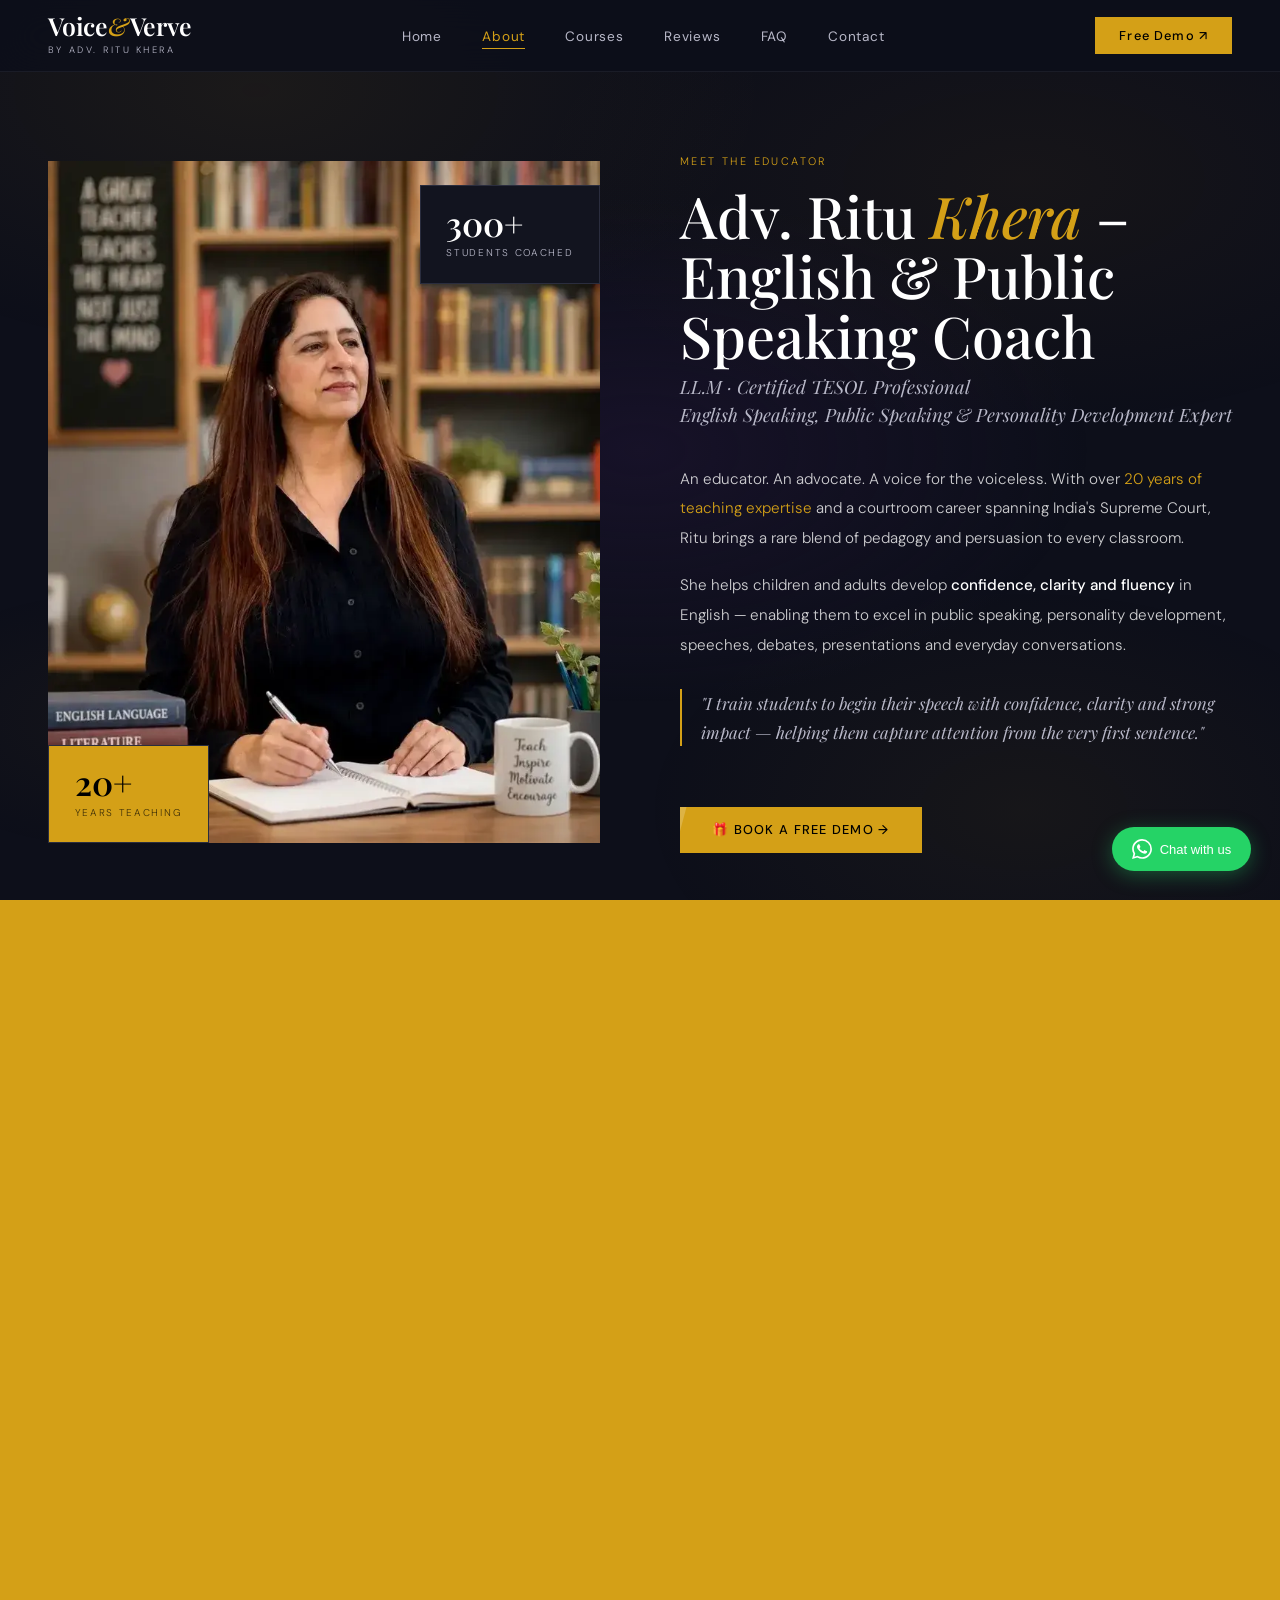
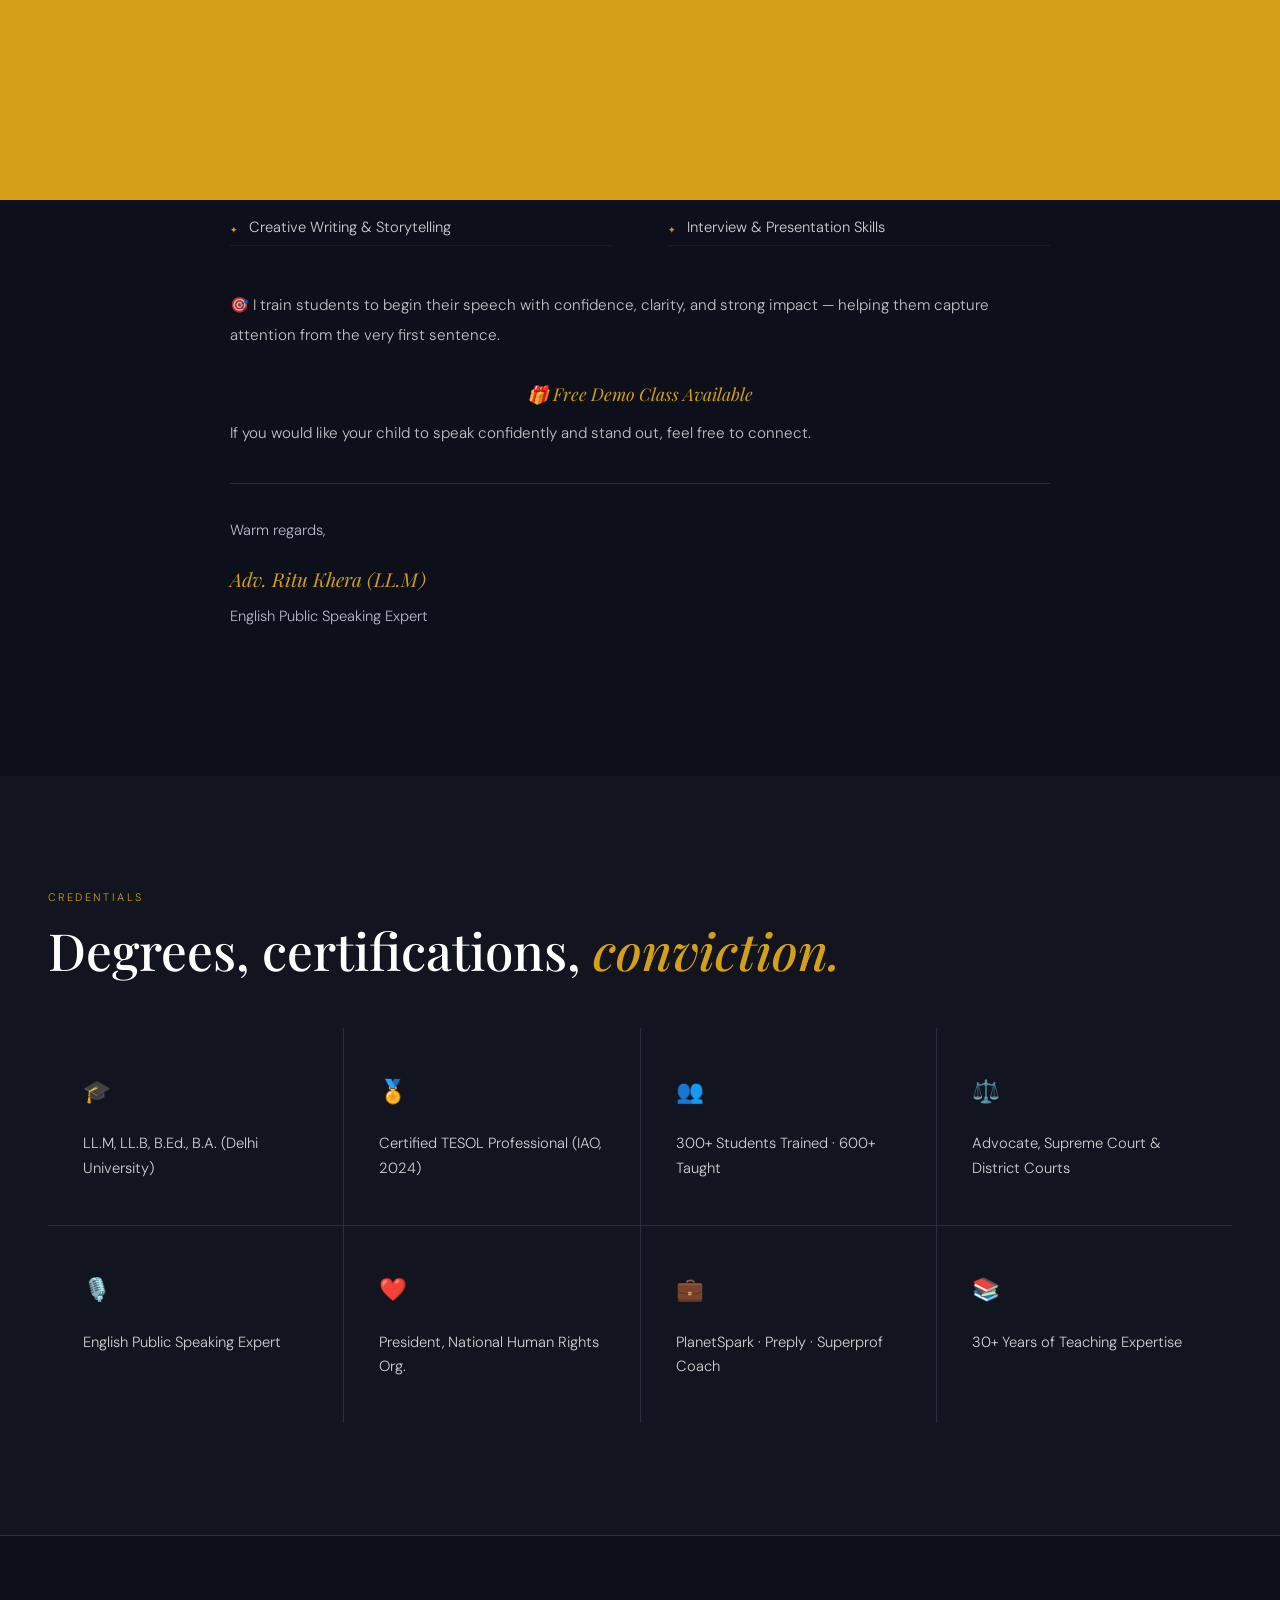
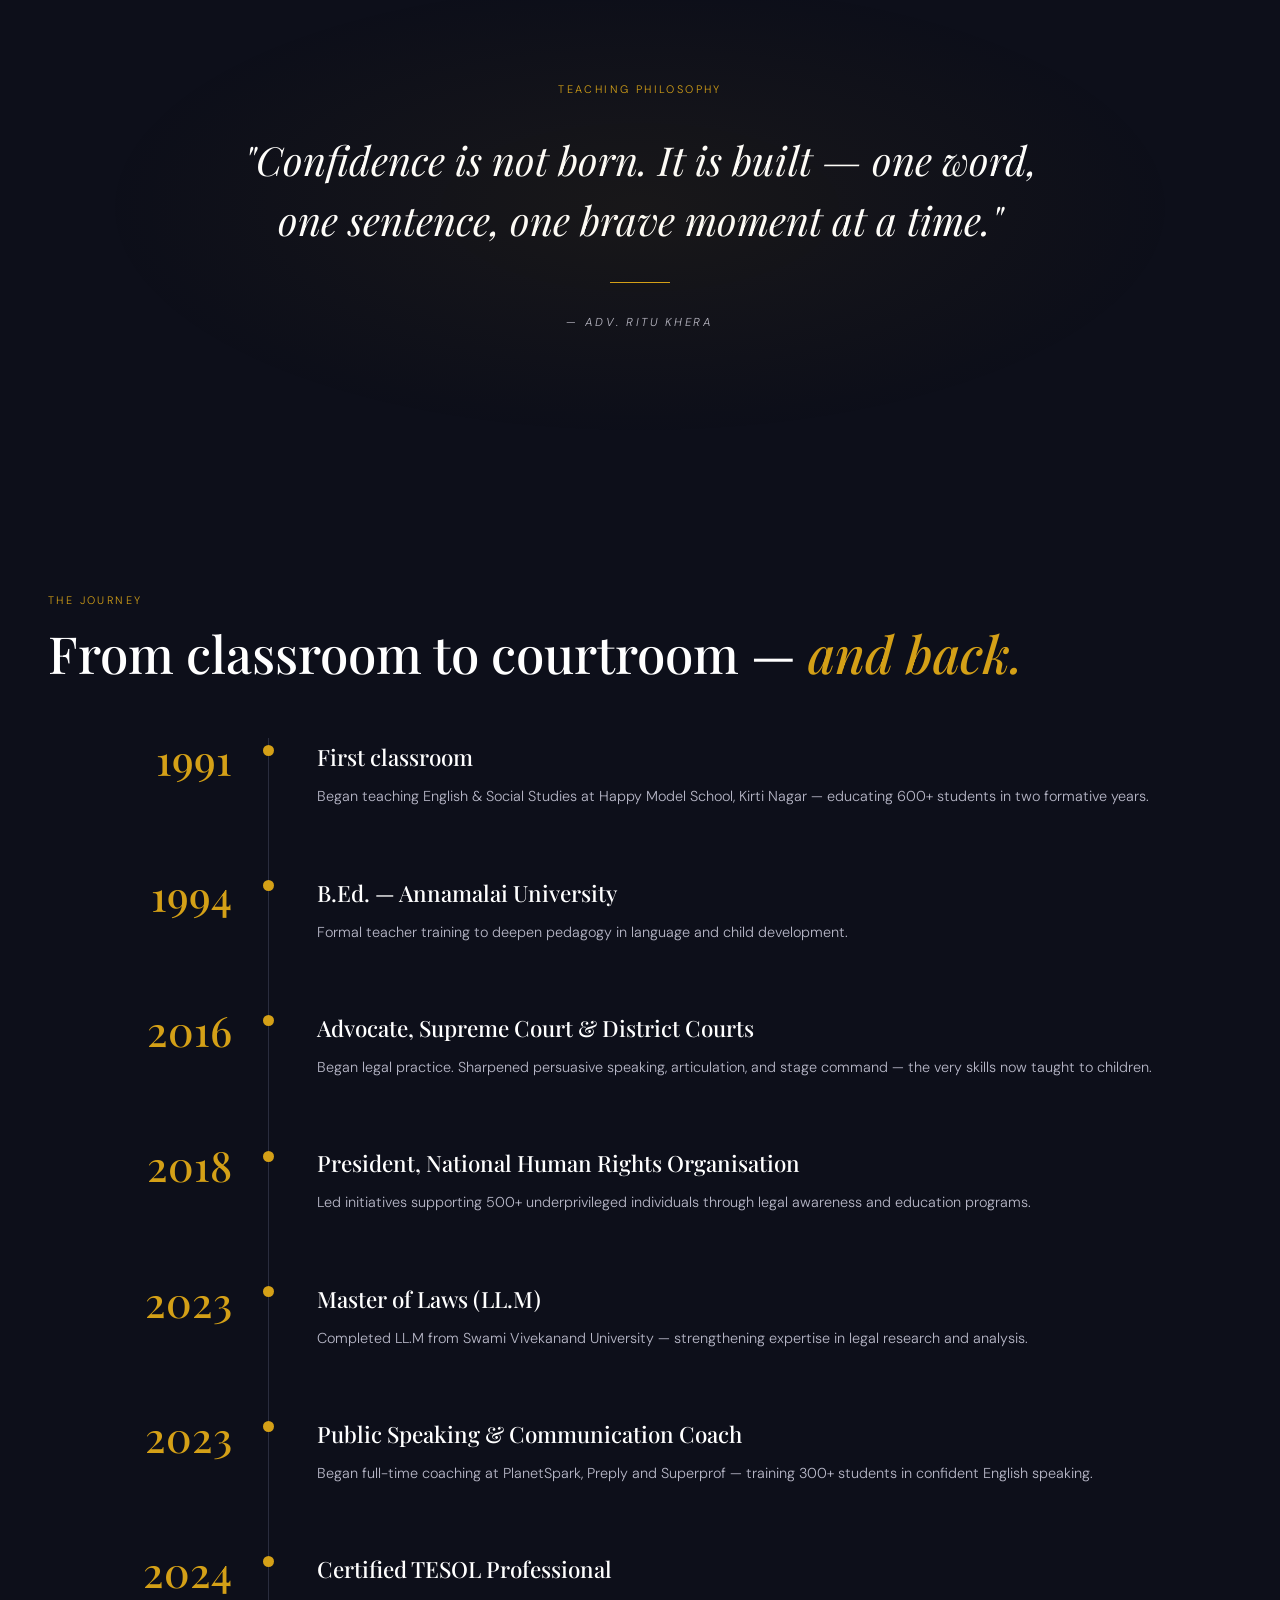
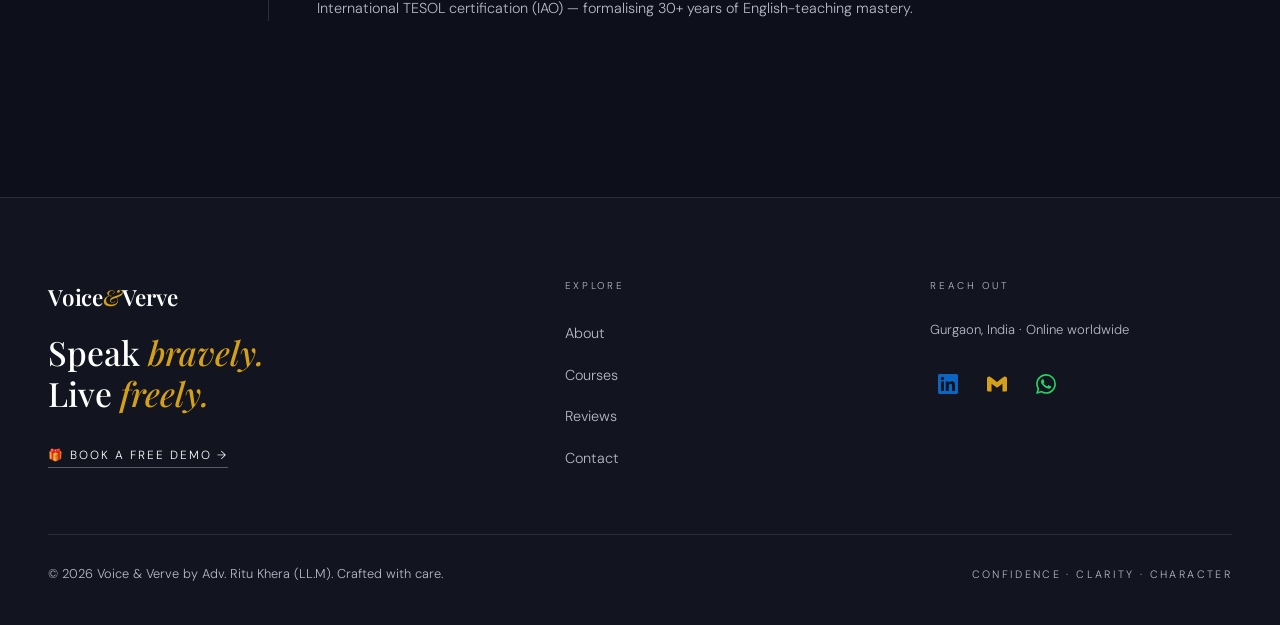
==== about.html @ 498ee5e0 "Add files via upload" ====
<!DOCTYPE html>
<html lang="en">
<head>
<meta charset="UTF-8"/>
<meta name="viewport" content="width=device-width, initial-scale=1.0"/>
<title>About Adv. Ritu Khera – TESOL English Coach | Voice &amp; Verve</title>
<meta name="description" content="Meet Adv. Ritu Khera — TESOL certified, Supreme Court Advocate, 20+ years teaching. Founder of Voice &amp; Verve. English &amp; public speaking coach."/>
<meta name="author" content="Adv. Ritu Khera"/>
<meta name="robots" content="index, follow"/>
<link rel="canonical" href="https://voiceandverve.in/about.html"/>
<link rel="sitemap" type="application/xml" href="https://voiceandverve.in/sitemap.xml"/>
<meta property="og:type" content="website"/>
<meta property="og:url" content="https://voiceandverve.in/about.html"/>
<meta property="og:title" content="About Adv. Ritu Khera – TESOL English Coach | Voice &amp; Verve"/>
<meta property="og:description" content="Meet Adv. Ritu Khera — TESOL certified, Supreme Court Advocate, 20+ years teaching. Founder of Voice &amp; Verve. English &amp; public speaking coach."/>
<meta property="og:image" content="https://voiceandverve.in/og_image.webp"/>
<meta property="og:image:width" content="1200"/>
<meta property="og:image:height" content="630"/>
<meta property="og:image:type" content="image/webp"/>
<meta name="twitter:image" content="https://voiceandverve.in/og_image.webp"/>
<meta property="og:locale" content="en_IN"/>
<meta property="og:site_name" content="Voice &amp; Verve"/>
<meta name="twitter:card" content="summary_large_image"/>
<meta name="geo.region" content="IN-HR"/>
<meta name="geo.placename" content="Gurgaon, Haryana, India"/>
<script>
window.dataLayer=window.dataLayer||[];
function gtag(){dataLayer.push(arguments);}
gtag('js',new Date());
gtag('config','G-XGHPWS3DND');
function _loadGTM(){
  var s=document.createElement('script');
  s.src='https://www.googletagmanager.com/gtag/js?id=G-XGHPWS3DND';
  s.async=true;
  document.head.appendChild(s);
}
if('requestIdleCallback' in window){
  requestIdleCallback(_loadGTM,{timeout:4000});
}else{
  setTimeout(_loadGTM,3500);
}
</script>
<link rel="preconnect" href="https://fonts.googleapis.com"/>
<link rel="preconnect" href="https://fonts.gstatic.com" crossorigin/>
<link rel="preload" href="https://fonts.googleapis.com/css2?family=Playfair+Display:ital,wght@0,400;0,500;0,600;0,700;1,400;1,500;1,600;1,700&family=DM+Sans:ital,wght@0,300;0,400;0,500;0,600;1,300;1,400&family=Cormorant+Garamond:ital,wght@0,400;0,500;0,600;1,400;1,500;1,600&display=swap" as="style" onload="this.onload=null;this.rel='stylesheet'"/>
<noscript><link href="https://fonts.googleapis.com/css2?family=Playfair+Display:ital,wght@0,400;0,500;0,600;0,700;1,400;1,500;1,600;1,700&family=DM+Sans:ital,wght@0,300;0,400;0,500;0,600;1,300;1,400&family=Cormorant+Garamond:ital,wght@0,400;0,500;0,600;1,400;1,500;1,600&display=swap" rel="stylesheet"/></noscript>
<link rel="preload" as="image" href="ritu.webp" fetchpriority="high" type="image/webp"/>
<link rel="stylesheet" href="style.css"/>
<script type="application/ld+json">
{
  "@context": "https://schema.org",
  "@graph": [
    {
      "@type": "Person",
      "@id": "https://voiceandverve.in/#person",
      "name": "Adv. Ritu Khera",
      "jobTitle": "English Speaking, Public Speaking & Personality Development Coach",
      "description": "TESOL certified English educator, Supreme Court Advocate (LL.M), and personality development coach with 20+ years of teaching experience. Founder of Voice & Verve, Gurgaon.",
      "url": "https://voiceandverve.in/about.html",
      "image": "https://voiceandverve.in/ritu.webp",
      "alumniOf": [
        {"@type": "CollegeOrUniversity", "name": "Delhi University"},
        {"@type": "CollegeOrUniversity", "name": "Swami Vivekanand University"}
      ],
      "hasCredential": [
        {"@type": "EducationalOccupationalCredential", "name": "TESOL Certification (IAO, 2024)", "credentialCategory": "Professional Certification"},
        {"@type": "EducationalOccupationalCredential", "name": "LL.M", "credentialCategory": "Postgraduate Degree"},
        {"@type": "EducationalOccupationalCredential", "name": "B.Ed.", "credentialCategory": "Degree"}
      ],
      "knowsAbout": ["English Speaking", "Public Speaking", "Personality Development", "English Grammar", "Interview Preparation", "Table Manners & Etiquette"],
      "sameAs": ["https://www.linkedin.com/in/ritu-khera-16412524b/"],
      "worksFor": {
        "@type": "EducationalOrganization",
        "name": "Voice & Verve",
        "url": "https://voiceandverve.in"
      },
      "address": {
        "@type": "PostalAddress",
        "addressLocality": "Gurgaon",
        "addressRegion": "Haryana",
        "addressCountry": "IN"
      }
    }
  ]
}
</script>
</head>
<body>

<div class="page-gradient-bg" id="pageGradientBg"></div><div class="page-transition" id="pageTransition"></div>
<div class="progress-bar" id="progressBar"></div>
<nav id="mainNav">
  <a href="/" class="logo">
    <span class="logo-name">Voice<span class="amp">&amp;</span>Verve</span>
    <span class="logo-sub">By Adv. Ritu Khera</span>
  </a>
  <ul class="nav-links">
    <li><a href="/" >Home</a></li>
    <li><a href="/about.html" class="active">About</a></li>
    <li><a href="/courses.html" >Courses</a></li>
    <li><a href="/reviews.html" >Reviews</a></li>
    <li><a href="/faq.html" >FAQ</a></li>
    <li><a href="/contact.html" >Contact</a></li>
  </ul>
  <button class="nav-cta" onclick="openModal()">Free Demo ↗</button>
  <button class="burger" onclick="toggleMobileMenu()" aria-label="Menu">
    <span></span><span></span><span></span>
  </button>
</nav>
<div class="mobile-menu" id="mobileMenu">
  <button class="mobile-close" onclick="toggleMobileMenu()">✕</button>
  <a href="/">Home</a>
  <a href="/about.html">About</a>
  <a href="/courses.html">Courses</a>
  <a href="/reviews.html">Reviews</a>
  <a href="/faq.html">FAQ</a>
  <a href="/contact.html">Contact</a>
  <a href="#" class="gold" onclick="openModal();toggleMobileMenu();return false">🎁 Book Free Demo →</a>
</div>

<main>
<section class="about-hero">
    <div class="about-img-wrap reveal-left">
      <div class="about-badge" style="top:1.5rem;right:0">
        <span class="num">300+</span><span class="lbl">Students Coached</span>
      </div>
      <!--
        ══════════════════════════════════════════════════
        HOW TO ADD YOUR PHOTO HERE:
        Replace the <div class="placeholder-img"> with:
        <img src="ritu-about.jpg" alt="Adv. Ritu Khera" style="height:640px;width:100%;object-fit:cover"/>
        Use a 3:4 portrait crop. JPG/WebP preferred.
        ══════════════════════════════════════════════════
      -->
      <img src="ritu.webp" alt="Adv. Ritu Khera" width="600" height="800" fetchpriority="high" style="width:100%;height:auto;object-fit:contain;object-position:top center;display:block;background:var(--navy2)"/>
      <div class="about-badge" style="bottom:0;left:0;right:auto;top:auto;background:var(--gold)">
        <span class="num" style="color:#000">20+</span>
        <span class="lbl" style="color:rgba(0,0,0,0.7)">Years Teaching</span>
      </div>
    </div>
    <div class="about-content reveal-right">
      <div class="label">Meet the Educator</div>
      <h1>Adv. Ritu <em>Khera</em> – English & Public Speaking Coach</h1>
      <div class="subtitle">LL.M · Certified TESOL Professional<br>English Speaking, Public Speaking & Personality Development Expert</div>
      <p>An educator. An advocate. A voice for the voiceless. With over <span class="hl">20 years of teaching expertise</span> and a courtroom career spanning India's Supreme Court, Ritu brings a rare blend of pedagogy and persuasion to every classroom.</p>
      <p>She helps children and adults develop <strong>confidence, clarity and fluency</strong> in English — enabling them to excel in public speaking, personality development, speeches, debates, presentations and everyday conversations.</p>
      <blockquote>"I train students to begin their speech with confidence, clarity and strong impact — helping them capture attention from the very first sentence."</blockquote>
      <button class="btn-gold mt2" onclick="openModal()">🎁 BOOK A FREE DEMO →</button>
    </div>
  </section>

  <section class="parent-letter">
    <div class="inner">
      <div class="section-label" style="text-align:center">A Note to Parents</div>
      <h2 class="reveal">Does your child hesitate to speak English in public?<br><em>Let's turn that hesitation into confidence.</em></h2>
      <div class="mt3 reveal">
        <p>Hello Parents,</p>
        <p>I am <strong>Adv. Ritu Khera (LL.M)</strong> — an experienced English Language Educator with over <span class="text-gold">20 years of teaching expertise</span>, a <strong>Certified TESOL Professional</strong>, and an English Public Speaking Expert.</p>
        <p>I help children develop confidence, clarity and fluency in English — enabling them to speak effectively in speeches, debates, presentations and everyday conversations.</p>
      </div>
      <div class="what-learn reveal">
        <div class="what-learn-title">What Your Child Will Learn</div>
        <div class="learn-grid">
          <div class="learn-item">Confident English Speaking</div>
          <div class="learn-item">Public Speaking & Stage Confidence</div>
          <div class="learn-item">Speeches, Debates & Presentations</div>
          <div class="learn-item">Practical Grammar for Real Communication</div>
          <div class="learn-item">Articulation & Voice Modulation</div>
          <div class="learn-item">Personality & Confidence Development</div>
          <div class="learn-item">Creative Writing & Storytelling</div>
          <div class="learn-item">Interview & Presentation Skills</div>
        </div>
      </div>
      <p class="reveal">🎯 I train students to begin their speech with confidence, clarity, and strong impact — helping them capture attention from the very first sentence.</p>
      <div class="parent-cta reveal">Free Demo Class Available</div>
      <p class="reveal">If you would like your child to speak confidently and stand out, feel free to connect.</p>
      <div class="sign reveal">
        <p>Warm regards,</p>
        <em>Adv. Ritu Khera (LL.M)</em>
        <p>English Public Speaking Expert</p>
      </div>
    </div>
  </section>

  <section class="credentials">
    <div class="section-label reveal">Credentials</div>
    <h2 class="section-h2 reveal">Degrees, certifications, <em>conviction.</em></h2>
    <div class="cred-grid">
      <div class="cred-card reveal"><span class="cred-icon">🎓</span><div class="cred-text">LL.M, LL.B, B.Ed., B.A. (Delhi University)</div></div>
      <div class="cred-card reveal reveal-delay-1"><span class="cred-icon">🏅</span><div class="cred-text">Certified TESOL Professional (IAO, 2024)</div></div>
      <div class="cred-card reveal reveal-delay-2"><span class="cred-icon">👥</span><div class="cred-text">300+ Students Trained · 600+ Taught</div></div>
      <div class="cred-card reveal reveal-delay-3"><span class="cred-icon">⚖️</span><div class="cred-text">Advocate, Supreme Court & District Courts</div></div>
      <div class="cred-card reveal"><span class="cred-icon">🎙️</span><div class="cred-text">English Public Speaking Expert</div></div>
      <div class="cred-card reveal reveal-delay-1"><span class="cred-icon">❤️</span><div class="cred-text">President, National Human Rights Org.</div></div>
      <div class="cred-card reveal reveal-delay-2"><span class="cred-icon">💼</span><div class="cred-text">PlanetSpark · Preply · Superprof Coach</div></div>
      <div class="cred-card reveal reveal-delay-3"><span class="cred-icon">📚</span><div class="cred-text">30+ Years of Teaching Expertise</div></div>
    </div>
  </section>

  <section class="philosophy-quote reveal">
    <div class="section-label" style="text-align:center;margin-bottom:2rem">Teaching Philosophy</div>
    <blockquote>"Confidence is not born. It is built — one word, one sentence, one brave moment at a time."</blockquote>
    <div class="divider"></div>
    <cite>— Adv. Ritu Khera</cite>
  </section>

  <section class="timeline">
    <div class="section-label reveal">The Journey</div>
    <h2 class="section-h2 reveal">From classroom to courtroom — <em>and back.</em></h2>
    <div class="timeline-items">
      <div class="timeline-item"><div class="timeline-year">1991</div><div class="timeline-dot"></div><div class="timeline-content"><h3>First classroom</h3><p>Began teaching English & Social Studies at Happy Model School, Kirti Nagar — educating 600+ students in two formative years.</p></div></div>
      <div class="timeline-item"><div class="timeline-year">1994</div><div class="timeline-dot"></div><div class="timeline-content"><h3>B.Ed. — Annamalai University</h3><p>Formal teacher training to deepen pedagogy in language and child development.</p></div></div>
      <div class="timeline-item"><div class="timeline-year">2016</div><div class="timeline-dot"></div><div class="timeline-content"><h3>Advocate, Supreme Court & District Courts</h3><p>Began legal practice. Sharpened persuasive speaking, articulation, and stage command — the very skills now taught to children.</p></div></div>

      <div class="timeline-item"><div class="timeline-year">2018</div><div class="timeline-dot"></div><div class="timeline-content"><h3>President, National Human Rights Organisation</h3><p>Led initiatives supporting 500+ underprivileged individuals through legal awareness and education programs.</p></div></div>
      <div class="timeline-item"><div class="timeline-year">2023</div><div class="timeline-dot"></div><div class="timeline-content"><h3>Master of Laws (LL.M)</h3><p>Completed LL.M from Swami Vivekanand University — strengthening expertise in legal research and analysis.</p></div></div>
      <div class="timeline-item"><div class="timeline-year">2023</div><div class="timeline-dot"></div><div class="timeline-content"><h3>Public Speaking & Communication Coach</h3><p>Began full-time coaching at PlanetSpark, Preply and Superprof — training 300+ students in confident English speaking.</p></div></div>
      <div class="timeline-item"><div class="timeline-year">2024</div><div class="timeline-dot"></div><div class="timeline-content"><h3>Certified TESOL Professional</h3><p>International TESOL certification (IAO) — formalising 30+ years of English-teaching mastery.</p></div></div>
    </div>
  </section>
</main>

<!-- FOOTER -->
<footer id="siteFooter">
  <div class="footer-grid">
    <div class="footer-brand">
      <div style="font-family:var(--serif);font-size:1.4rem;font-weight:600;color:var(--white);letter-spacing:-0.01em">Voice<span style="color:var(--gold);font-style:italic;font-weight:500">&amp;</span>Verve</div>
      <div class="tagline">Speak <em>bravely.</em><br>Live <em>freely.</em></div>
      <a href="#" class="footer-book" onclick="openModal();return false">🎁 BOOK A FREE DEMO →</a>
    </div>
    <div class="footer-col">
      <div class="footer-col-title">Explore</div>
      <ul>
        <li><a href="/about.html">About</a></li>
        <li><a href="/courses.html">Courses</a></li>
        <li><a href="/reviews.html">Reviews</a></li>
        <li><a href="/contact.html">Contact</a></li>
      </ul>
    </div>
    <div class="footer-col">
      <div class="footer-col-title">Reach Out</div>
      <div class="footer-contact">
        <p style="font-size:0.82rem">Gurgaon, India · Online worldwide</p>
      </div>
      <div class="footer-socials">
        <a href="https://www.linkedin.com/in/ritu-khera-16412524b/" target="_blank" rel="noopener" class="social-icon-btn" title="LinkedIn" style="color:#0A66C2">
          <svg viewBox="0 0 24 24" xmlns="http://www.w3.org/2000/svg" style="width:20px;height:20px;fill:currentColor"><path d="M20.447 20.452h-3.554v-5.569c0-1.328-.027-3.037-1.852-3.037-1.853 0-2.136 1.445-2.136 2.939v5.667H9.351V9h3.414v1.561h.046c.477-.9 1.637-1.85 3.37-1.85 3.601 0 4.267 2.37 4.267 5.455v6.286zM5.337 7.433a2.062 2.062 0 01-2.063-2.065 2.064 2.064 0 112.063 2.065zm1.782 13.019H3.555V9h3.564v11.452zM22.225 0H1.771C.792 0 0 .774 0 1.729v20.542C0 23.227.792 24 1.771 24h20.451C23.2 24 24 23.227 24 22.271V1.729C24 .774 23.2 0 22.222 0h.003z"/></svg>
        </a>
        <a href="https://mail.google.com/mail/?view=cm&to=ritukhera27%40gmail.com&su=Enquiry%20about%20Voice%20%26%20Verve%20Classes&body=Hi%20Ritu%20ma%27am%2C%0A%0AI%20came%20across%20Voice%20%26%20Verve%20and%20I%27m%20interested%20in%20learning%20more%20about%20your%20classes.%0A%0AMy%20name%3A%20%0AInterested%20in%3A%20%0AFor%20%28self%20%2F%20child%27s%20name%20%26%20age%29%3A%20%0A%0APlease%20let%20me%20know%20the%20next%20steps.%0A%0AThank%20you%21" target="_blank" rel="noopener" class="social-icon-btn" title="Email on Gmail" style="color:var(--gold)">
          <svg viewBox="0 0 24 24" xmlns="http://www.w3.org/2000/svg" style="width:20px;height:20px;fill:currentColor"><path d="M24 5.457v13.909c0 .904-.732 1.636-1.636 1.636h-3.819V11.73L12 16.64l-6.545-4.91v9.273H1.636A1.636 1.636 0 010 19.366V5.457c0-2.023 2.309-3.178 3.927-1.964L5.455 4.64 12 9.548l6.545-4.910 1.528-1.145C21.69 2.28 24 3.434 24 5.457z"/></svg>
        </a>
        <button onclick="window.open('https://wa.me/919217378595','_blank')" class="social-icon-btn" title="WhatsApp" style="color:#25D366">
          <svg viewBox="0 0 24 24" xmlns="http://www.w3.org/2000/svg" style="width:20px;height:20px;fill:currentColor"><path d="M17.472 14.382c-.297-.149-1.758-.867-2.03-.967-.273-.099-.471-.148-.67.15-.197.297-.767.966-.94 1.164-.173.199-.347.223-.644.075-.297-.15-1.255-.463-2.39-1.475-.883-.788-1.48-1.761-1.653-2.059-.173-.297-.018-.458.13-.606.134-.133.298-.347.446-.52.149-.174.198-.298.298-.497.099-.198.05-.371-.025-.52-.075-.149-.669-1.612-.916-2.207-.242-.579-.487-.5-.669-.51-.173-.008-.371-.01-.57-.01-.198 0-.52.074-.792.372-.272.297-1.04 1.016-1.04 2.479 0 1.462 1.065 2.875 1.213 3.074.149.198 2.096 3.2 5.077 4.487.709.306 1.262.489 1.694.625.712.227 1.36.195 1.871.118.571-.085 1.758-.719 2.006-1.413.248-.694.248-1.289.173-1.413-.074-.124-.272-.198-.57-.347m-5.421 7.403h-.004a9.87 9.87 0 01-5.031-1.378l-.361-.214-3.741.982.998-3.648-.235-.374a9.86 9.86 0 01-1.51-5.26c.001-5.45 4.436-9.884 9.888-9.884 2.64 0 5.122 1.03 6.988 2.898a9.825 9.825 0 012.893 6.994c-.003 5.45-4.437 9.884-9.885 9.884m8.413-18.297A11.815 11.815 0 0012.05 0C5.495 0 .16 5.335.157 11.892c0 2.096.547 4.142 1.588 5.945L.057 24l6.305-1.654a11.882 11.882 0 005.683 1.448h.005c6.554 0 11.89-5.335 11.893-11.893a11.821 11.821 0 00-3.48-8.413z"/></svg>
        </button>
      </div>
    </div>
  </div>
  <div class="footer-bottom">
    <p>© 2026 Voice &amp; Verve by Adv. Ritu Khera (LL.M). Crafted with care.</p>
    <span class="values">CONFIDENCE · CLARITY · CHARACTER</span>
  </div>
</footer>


<!-- FREE DEMO MODAL -->
<div class="modal-overlay" id="modalOverlay" onclick="closeModalOutside(event)">
  <div class="modal">
    <div class="modal-left">
      <div>
        <span class="star-icon">✦</span>
        <div class="complimentary">Complimentary</div>
        <h2>30 minutes that <em>change</em> the way you speak.</h2>
      </div>
      <ul class="modal-perks">
        <li>Live 1-on-1 session</li>
        <li>Voice &amp; confidence audit</li>
        <li>Personalised roadmap</li>
      </ul>
    </div>
    <div class="modal-right">
      <button class="modal-close" onclick="closeModal()">✕</button>
      <div id="demoFormContent">
        <div class="free-label">Free Demo</div>
        <h3>Tell us about you</h3>
        <form class="modal-form" onsubmit="submitDemo(event)">
          <div class="form-group">
            <label>Your Name</label>
            <input type="text" placeholder="Aanya Mehra" required/>
          </div>
          <div class="form-group">
            <label>Phone / WhatsApp</label>
            <input type="tel" id="demo-phone" placeholder="+91 XXXXX XXXXX" required/>
          </div>
          <div class="form-group">
            <label>Interested In</label>
            <select id="demo-interest">
              <option>Public Speaking</option>
              <option>Table Manners &amp; Etiquette</option>
              <option>Basic English Grammar</option>
              <option>Interview Preparation</option>
            </select>
          </div>
          <input type="hidden" id="demo-email" value=""/>
          <input type="hidden" id="demo-type" value="Not specified"/>
          <input type="hidden" id="demo-note" value=""/>
          <button type="submit" class="claim-btn">CLAIM MY FREE DEMO →</button>
          <p class="modal-note">⚡ We respond within 2 hours. No spam.</p>
        </form>
      </div>
      <div class="success-msg" id="demoSuccess">
        <h3>You're booked! 🎉</h3>
        <p>We'll be in touch within 24 hours to confirm your session.</p>
      </div>
    </div>
  </div>
</div>



<script src="script.js" defer></script>
<!-- WHATSAPP FLOAT -->
<button onclick="window.open('https://wa.me/919217378595','_blank')" aria-label="Chat on WhatsApp"
   style="position:fixed;bottom:1.8rem;right:1.8rem;z-index:999;background:#25D366;border:none;border-radius:50px;display:flex;align-items:center;gap:8px;padding:12px 20px;cursor:pointer;box-shadow:0 4px 20px rgba(37,211,102,0.35);transition:transform 0.2s,box-shadow 0.2s"
   onmouseover="this.style.transform='scale(1.05)';this.style.boxShadow='0 6px 28px rgba(37,211,102,0.5)'"
   onmouseout="this.style.transform='scale(1)';this.style.boxShadow='0 4px 20px rgba(37,211,102,0.35)'">
  <svg viewBox="0 0 24 24" xmlns="http://www.w3.org/2000/svg" style="width:20px;height:20px;fill:white;flex-shrink:0"><path d="M17.472 14.382c-.297-.149-1.758-.867-2.03-.967-.273-.099-.471-.148-.67.15-.197.297-.767.966-.94 1.164-.173.199-.347.223-.644.075-.297-.15-1.255-.463-2.39-1.475-.883-.788-1.48-1.761-1.653-2.059-.173-.297-.018-.458.13-.606.134-.133.298-.347.446-.52.149-.174.198-.298.298-.497.099-.198.05-.371-.025-.52-.075-.149-.669-1.612-.916-2.207-.242-.579-.487-.5-.669-.51-.173-.008-.371-.01-.57-.01-.198 0-.52.074-.792.372-.272.297-1.04 1.016-1.04 2.479 0 1.462 1.065 2.875 1.213 3.074.149.198 2.096 3.2 5.077 4.487.709.306 1.262.489 1.694.625.712.227 1.36.195 1.871.118.571-.085 1.758-.719 2.006-1.413.248-.694.248-1.289.173-1.413-.074-.124-.272-.198-.57-.347m-5.421 7.403h-.004a9.87 9.87 0 01-5.031-1.378l-.361-.214-3.741.982.998-3.648-.235-.374a9.86 9.86 0 01-1.51-5.26c.001-5.45 4.436-9.884 9.888-9.884 2.64 0 5.122 1.03 6.988 2.898a9.825 9.825 0 012.893 6.994c-.003 5.45-4.437 9.884-9.885 9.884m8.413-18.297A11.815 11.815 0 0012.05 0C5.495 0 .16 5.335.157 11.892c0 2.096.547 4.142 1.588 5.945L.057 24l6.305-1.654a11.882 11.882 0 005.683 1.448h.005c6.554 0 11.89-5.335 11.893-11.893a11.821 11.821 0 00-3.48-8.413z"/></svg>
  <span style="color:white;font-size:13px;font-weight:500;white-space:nowrap">Chat with us</span>
</button>
</body>
</html>
---- style.css ----
*,*::before,*::after{box-sizing:border-box;margin:0;padding:0}
:root{
  --navy:#0d0f1a;
  --navy2:#12141f;
  --navy3:#1a1d2e;
  --gold:#d4a017;
  --gold2:#e8b42a;
  --gold3:rgba(212,160,23,0.12);
  --white:#ffffff;
  --muted:#b8b8c8;
  --border:#2a2d3e;
  --serif:'Playfair Display',serif;
  --sans:'DM Sans',sans-serif;
}
html{scroll-behavior:smooth}
body{background:var(--navy);color:var(--white);font-family:var(--sans);font-weight:300;line-height:1.7;overflow-x:hidden;cursor:auto}
main{padding-top:72px}

/* ── CUSTOM CURSOR ── */

/* ── PAGE GRADIENT ANIMATION ── */
.page-gradient-bg{position:fixed;inset:0;z-index:-1;pointer-events:none;overflow:hidden}
.page-gradient-bg::before{
  content:'';position:absolute;inset:0;
  background:radial-gradient(ellipse 80% 60% at 20% 10%,rgba(212,160,23,0.07) 0%,transparent 50%),
             radial-gradient(ellipse 60% 50% at 80% 90%,rgba(212,160,23,0.05) 0%,transparent 50%),
             radial-gradient(ellipse 50% 40% at 50% 50%,rgba(30,20,50,0.6) 0%,transparent 70%);
  animation:gradientShift 12s ease-in-out infinite alternate;
}
.page-gradient-bg::after{
  content:'';position:absolute;inset:0;
  background:radial-gradient(ellipse 70% 50% at 80% 20%,rgba(180,120,10,0.06) 0%,transparent 55%),
             radial-gradient(ellipse 40% 30% at 10% 80%,rgba(212,160,23,0.04) 0%,transparent 50%);
  animation:gradientShift2 15s ease-in-out infinite alternate;
}
@keyframes gradientShift{
  0%{opacity:0.8;transform:scale(1) translate(0,0)}
  50%{opacity:1;transform:scale(1.05) translate(1%,-1%)}
  100%{opacity:0.9;transform:scale(1.02) translate(-1%,1%)}
}
@keyframes gradientShift2{
  0%{opacity:1;transform:scale(1.02) translate(0,0)}
  100%{opacity:0.7;transform:scale(1) translate(2%,2%)}
}

/* ── WORD SCROLLER ── */
.hero-word-scroller{display:inline-block;overflow:hidden;vertical-align:bottom;height:1.15em;position:relative;min-width:220px}
.hero-word-track{display:flex;flex-direction:column;animation:wordScroll 8s cubic-bezier(0.76,0,0.24,1) infinite}
.hero-word-track span{display:block;color:var(--gold);font-style:italic;line-height:1.15;white-space:nowrap}
@keyframes wordScroll{
  0%,18%{transform:translateY(0)}
  25%,43%{transform:translateY(-1.15em)}
  50%,68%{transform:translateY(-2.3em)}
  75%,93%{transform:translateY(-3.45em)}
  100%{transform:translateY(-4.6em)}
}

/* ── COURSE IMAGE PLACEHOLDER SHIMMER ── */
.course-img-placeholder{
  width:100%;height:100%;min-height:360px;
  background:linear-gradient(110deg,#12141f 30%,#1e2035 50%,#12141f 70%);
  background-size:200% 100%;
  animation:shimmer 2.2s linear infinite;
  position:relative;display:flex;align-items:center;justify-content:center;flex-direction:column;gap:1rem;
  overflow:hidden;
}
.course-img-placeholder::before{
  content:'';position:absolute;inset:0;
  background:linear-gradient(135deg,rgba(212,160,23,0.08) 0%,transparent 50%,rgba(212,160,23,0.04) 100%);
  animation:placeholderGlow 3s ease-in-out infinite alternate;
}
@keyframes shimmer{
  0%{background-position:200% 0}
  100%{background-position:-200% 0}
}
@keyframes placeholderGlow{
  0%{opacity:0.4}100%{opacity:1}
}
.course-img-placeholder .img-icon{font-size:2.8rem;opacity:0.35;animation:iconFloat 3s ease-in-out infinite}
.course-img-placeholder .img-label{font-family:var(--sans);font-size:0.68rem;letter-spacing:0.22em;text-transform:uppercase;color:rgba(212,160,23,0.4)}
@keyframes iconFloat{0%,100%{transform:translateY(0)}50%{transform:translateY(-8px)}}
.course-img-placeholder .img-corner{position:absolute;width:60px;height:60px;border-color:rgba(212,160,23,0.2);border-style:solid}
.course-img-placeholder .img-corner.tl{top:20px;left:20px;border-width:1px 0 0 1px}
.course-img-placeholder .img-corner.br{bottom:20px;right:20px;border-width:0 1px 1px 0}

/* ── HERO PLACEHOLDER SHIMMER ── */
.hero-placeholder{
  width:100%;height:600px;
  background:linear-gradient(110deg,#12141f 30%,#1e2035 50%,#12141f 70%);
  background-size:200% 100%;
  animation:shimmer 2.5s linear infinite;
  position:relative;display:flex;align-items:center;justify-content:center;flex-direction:column;gap:1rem;overflow:hidden;
}
.hero-placeholder::before{content:'';position:absolute;inset:0;background:radial-gradient(ellipse at center,rgba(212,160,23,0.07) 0%,transparent 70%)}
.hero-placeholder .img-icon{font-size:3.5rem;opacity:0.25;animation:iconFloat 4s ease-in-out infinite}
.hero-placeholder .img-label{font-family:var(--sans);font-size:0.65rem;letter-spacing:0.22em;text-transform:uppercase;color:rgba(212,160,23,0.3)}
.hero-placeholder .img-corner{position:absolute;width:80px;height:80px;border-color:rgba(212,160,23,0.15);border-style:solid}
.hero-placeholder .img-corner.tl{top:24px;left:24px;border-width:1px 0 0 1px}
.hero-placeholder .img-corner.tr{top:24px;right:24px;border-width:1px 1px 0 0}
.hero-placeholder .img-corner.bl{bottom:24px;left:24px;border-width:0 0 1px 1px}
.hero-placeholder .img-corner.br{bottom:24px;right:24px;border-width:0 1px 1px 0}



/* ── SOCIAL ICON BUTTONS ── */
.social-icon-btn{display:inline-flex;align-items:center;justify-content:center;width:36px;height:36px;border:none;text-decoration:none;transition:color 0.2s;color:var(--muted);background:none}
.social-icon-btn:hover{color:var(--gold)}
.social-icon-btn svg{width:18px;height:18px;fill:currentColor}

/* ── ABOUT PLACEHOLDER SHIMMER ── */
.about-placeholder{
  width:100%;height:640px;
  background:linear-gradient(110deg,#12141f 30%,#1e2035 50%,#12141f 70%);
  background-size:200% 100%;
  animation:shimmer 2.8s linear infinite;
  position:relative;display:flex;align-items:center;justify-content:center;flex-direction:column;gap:1rem;overflow:hidden;
}
.about-placeholder::before{content:'';position:absolute;inset:0;background:radial-gradient(ellipse at 40% 60%,rgba(212,160,23,0.06) 0%,transparent 60%)}
.about-placeholder .img-icon{font-size:3rem;opacity:0.28;animation:iconFloat 3.5s ease-in-out infinite}
.about-placeholder .img-label{font-family:var(--sans);font-size:0.65rem;letter-spacing:0.22em;text-transform:uppercase;color:rgba(212,160,23,0.32)}
.about-placeholder .img-corner{position:absolute;width:70px;height:70px;border-color:rgba(212,160,23,0.18);border-style:solid}
.about-placeholder .img-corner.tl{top:24px;left:24px;border-width:1px 0 0 1px}
.about-placeholder .img-corner.br{bottom:24px;right:24px;border-width:0 1px 1px 0}

.page-transition{position:fixed;inset:0;background:var(--gold);z-index:5000;transform:translateY(100%);pointer-events:none}
.page-transition.enter{animation:ptEnter 0.5s cubic-bezier(0.77,0,0.18,1) forwards}
.page-transition.exit{animation:ptExit 0.5s cubic-bezier(0.77,0,0.18,1) forwards}
@keyframes ptEnter{0%{transform:translateY(100%)}100%{transform:translateY(0%)}}
@keyframes ptExit{0%{transform:translateY(0%)}100%{transform:translateY(-100%)}}

/* ── NAV ── */
nav{position:fixed;top:0;left:0;right:0;z-index:100;display:flex;align-items:center;justify-content:space-between;padding:0 3rem;height:72px;background:rgba(13,15,26,0.9);backdrop-filter:blur(20px);border-bottom:1px solid rgba(255,255,255,0.06);transition:background 0.3s}
nav.scrolled{background:rgba(13,15,26,0.98)}
.logo{display:flex;flex-direction:column;gap:2px;text-decoration:none}
.logo-name{font-family:var(--serif);font-size:1.55rem;font-weight:600;color:var(--white);letter-spacing:-0.01em;transition:color 0.2s;line-height:1.1}
.logo-name .amp{color:var(--gold);font-style:italic;font-weight:500;margin:0 0.02em}
.logo-sub{font-family:var(--sans);font-size:0.58rem;letter-spacing:0.25em;color:var(--muted);text-transform:uppercase;margin-top:1px}
.nav-links{display:flex;gap:2.5rem;list-style:none}
.nav-links a{font-family:var(--sans);font-size:0.85rem;font-weight:400;color:var(--muted);text-decoration:none;letter-spacing:0.06em;transition:color 0.2s;position:relative}
.nav-links a::after{content:'';position:absolute;bottom:-4px;left:0;right:0;height:1px;background:var(--gold);transform:scaleX(0);transition:transform 0.3s cubic-bezier(0.25,0.46,0.45,0.94)}
.nav-links a:hover,.nav-links a.active{color:var(--gold)}
.nav-links a:hover::after,.nav-links a.active::after{transform:scaleX(1)}
.nav-cta{background:var(--gold);color:#000;border:none;padding:0.65rem 1.5rem;font-family:var(--sans);font-size:0.8rem;font-weight:500;letter-spacing:0.09em;cursor:pointer;display:flex;align-items:center;gap:0.5rem;transition:background 0.2s,transform 0.2s,box-shadow 0.2s}
.nav-cta:hover{background:var(--gold2);transform:translateY(-1px);box-shadow:0 8px 24px rgba(212,160,23,0.3)}
.burger{display:none;flex-direction:column;gap:5px;cursor:pointer;background:none;border:none;padding:4px}
.burger span{display:block;width:22px;height:1.5px;background:var(--white);transition:transform 0.3s,opacity 0.3s}

/* ── PAGES ── */
.page{display:none;padding-top:72px;opacity:0}
.page.active{display:block}
.page.visible{opacity:1;transition:opacity 0.4s ease}

/* ── SCROLL REVEAL ── */
.reveal{opacity:0;transform:translateY(30px);transition:opacity 0.7s cubic-bezier(0.25,0.46,0.45,0.94),transform 0.7s cubic-bezier(0.25,0.46,0.45,0.94)}
.reveal.revealed{opacity:1;transform:translateY(0)}
.reveal-left{opacity:0;transform:translateX(-30px);transition:opacity 0.7s cubic-bezier(0.25,0.46,0.45,0.94),transform 0.7s cubic-bezier(0.25,0.46,0.45,0.94)}
.reveal-left.revealed{opacity:1;transform:translateX(0)}
.reveal-right{opacity:0;transform:translateX(30px);transition:opacity 0.7s cubic-bezier(0.25,0.46,0.45,0.94),transform 0.7s cubic-bezier(0.25,0.46,0.45,0.94)}
.reveal-right.revealed{opacity:1;transform:translateX(0)}
.reveal-delay-1{transition-delay:0.1s}
.reveal-delay-2{transition-delay:0.2s}
.reveal-delay-3{transition-delay:0.3s}
.reveal-delay-4{transition-delay:0.4s}

/* ── HOME ── */
/* Hero */
.hero{min-height:calc(100vh - 72px);display:grid;grid-template-columns:1fr 1fr;align-items:center;padding:4rem 3rem;gap:3rem;position:relative;overflow:hidden}
.hero::before{content:'';position:absolute;inset:0;background:radial-gradient(ellipse at 70% 50%,rgba(212,160,23,0.05) 0%,transparent 60%);pointer-events:none}

/* Floating particles */
.particles{position:absolute;inset:0;pointer-events:none;overflow:hidden}
.particle{position:absolute;width:2px;height:2px;background:var(--gold);border-radius:50%;opacity:0;animation:float var(--dur,8s) var(--delay,0s) infinite}
@keyframes float{0%{opacity:0;transform:translateY(100vh) translateX(0)}10%{opacity:0.6}90%{opacity:0.2}100%{opacity:0;transform:translateY(-100px) translateX(var(--drift,20px))}}

.hero-label{font-family:var(--sans);font-size:0.72rem;letter-spacing:0.22em;color:var(--gold);text-transform:uppercase;display:flex;align-items:center;gap:0.5rem;margin-bottom:1.5rem;animation:fadeSlideUp 0.8s 0.2s both}
.hero-label::before{content:'✦';font-size:0.6rem;animation:spin 4s linear infinite}
@keyframes spin{from{transform:rotate(0deg)}to{transform:rotate(360deg)}}
.hero-h1{font-family:var(--serif);font-size:clamp(2.8rem,5vw,4.5rem);font-weight:500;line-height:1.08;margin-bottom:1.8rem;animation:fadeSlideUp 0.8s 0.35s both}
.hero-h1 em{font-style:italic;color:var(--gold)}
.hero-body{font-size:1rem;color:var(--muted);line-height:1.85;margin-bottom:2.2rem;max-width:480px;animation:fadeSlideUp 0.8s 0.5s both}
.hero-body strong{color:var(--white);font-weight:400}
.hero-body .hl{color:var(--gold)}
.hero-btns{display:flex;align-items:center;gap:2rem;animation:fadeSlideUp 0.8s 0.65s both}
@keyframes fadeSlideUp{from{opacity:0;transform:translateY(24px)}to{opacity:1;transform:translateY(0)}}
.btn-gold{background:var(--gold);color:#000;border:none;padding:0.9rem 2rem;font-family:var(--sans);font-size:0.8rem;font-weight:500;letter-spacing:0.1em;cursor:pointer;display:inline-flex;align-items:center;gap:0.5rem;text-decoration:none;transition:background 0.25s,transform 0.25s,box-shadow 0.25s;position:relative;overflow:hidden}
.btn-gold::after{content:'';position:absolute;inset:0;background:rgba(255,255,255,0.2);transform:translateX(-100%) skewX(-15deg);transition:transform 0.4s}
.btn-gold:hover::after{transform:translateX(200%) skewX(-15deg)}
.btn-gold:hover{background:var(--gold2);transform:translateY(-2px);box-shadow:0 12px 32px rgba(212,160,23,0.35)}
.btn-ghost{color:var(--white);font-family:var(--sans);font-size:0.8rem;font-weight:400;letter-spacing:0.1em;text-decoration:none;display:flex;align-items:center;gap:0.4rem;border-bottom:1px solid rgba(255,255,255,0.3);padding-bottom:2px;transition:border-color 0.2s,color 0.2s}
.btn-ghost:hover{border-color:var(--gold);color:var(--gold)}
.hero-img-wrap{position:relative;animation:fadeSlideUp 0.8s 0.4s both}
.hero-img-wrap img,.hero-img-wrap .placeholder-img{width:100%;height:auto;object-fit:contain;display:block;transition:transform 0.6s ease}
.hero-img-wrap:hover img,.hero-img-wrap:hover .placeholder-img{transform:scale(1.02)}
.hero-badge{position:absolute;bottom:1.5rem;right:1.5rem;background:var(--gold);padding:1.1rem 1.3rem;color:#000;animation:fadeSlideUp 0.8s 0.8s both}
.hero-badge .num{font-family:var(--serif);font-size:2.2rem;font-weight:600;display:block;line-height:1}
.hero-badge .lbl{font-family:var(--sans);font-size:0.6rem;letter-spacing:0.17em;text-transform:uppercase;display:block;margin-top:0.25rem}
.hero-quote{position:absolute;top:1.5rem;left:-1rem;background:var(--navy2);border:1px solid var(--border);padding:0.9rem 1.1rem;font-family:var(--sans);font-size:0.78rem;color:var(--muted);max-width:180px;z-index:2;animation:fadeSlideUp 0.8s 0.9s both}
.hero-quote::before{content:'"';font-family:var(--serif);font-size:1.4rem;color:var(--gold);display:block;line-height:1;margin-bottom:0.2rem}

/* Marquee */
.marquee-wrap{background:var(--navy2);border-top:1px solid var(--border);border-bottom:1px solid var(--border);overflow:hidden;padding:1.3rem 0}
.marquee-track{display:flex;gap:0;white-space:nowrap;animation:marquee 28s linear infinite}
.marquee-track:hover{animation-play-state:paused}
.marquee-item{font-family:var(--serif);font-size:1.2rem;font-style:italic;color:var(--muted);padding:0 2.5rem;display:flex;align-items:center;gap:1.5rem;transition:color 0.2s}
.marquee-item:hover{color:var(--gold)}
.marquee-item::after{content:'✦';color:var(--gold);font-style:normal;font-size:0.7rem}
@keyframes marquee{0%{transform:translateX(0)}100%{transform:translateX(-50%)}}

/* Stats */
.stats{display:grid;grid-template-columns:repeat(4,1fr);border-top:1px solid var(--border);border-bottom:1px solid var(--border)}
.stat{padding:3.5rem 2rem;border-right:1px solid var(--border);position:relative;overflow:hidden;transition:background 0.3s}
.stat:last-child{border-right:none}
.stat:hover{background:var(--navy2)}
.stat::after{content:'';position:absolute;bottom:0;left:0;right:0;height:2px;background:var(--gold);transform:scaleX(0);transition:transform 0.4s cubic-bezier(0.25,0.46,0.45,0.94)}
.stat:hover::after{transform:scaleX(1)}
.stat-num{font-family:var(--serif);font-size:3.2rem;font-weight:500;color:var(--white);display:block;line-height:1;transition:color 0.3s}
.stat:hover .stat-num{color:var(--gold)}
.stat-label{font-family:var(--sans);font-size:0.68rem;letter-spacing:0.22em;color:var(--muted);text-transform:uppercase;margin-top:0.6rem;display:block}

/* Courses preview */
.section{padding:7rem 3rem}
.section-label{font-family:var(--sans);font-size:0.68rem;letter-spacing:0.22em;color:var(--gold);text-transform:uppercase;margin-bottom:1rem}
.section-h2{font-family:var(--serif);font-size:clamp(2.2rem,4vw,3.2rem);font-weight:500;line-height:1.12;margin-bottom:1.5rem}
.section-h2 em{font-style:italic;color:var(--gold)}
.section-top{display:flex;justify-content:space-between;align-items:flex-end;margin-bottom:3rem}
.link-arrow{font-family:var(--sans);font-size:0.8rem;letter-spacing:0.1em;color:var(--white);text-decoration:none;border-bottom:1px solid rgba(255,255,255,0.4);padding-bottom:2px;display:flex;align-items:center;gap:0.4rem;transition:border-color 0.2s,color 0.2s}
.link-arrow:hover{border-color:var(--gold);color:var(--gold)}
.courses-grid{display:grid;grid-template-columns:1fr 1fr;gap:1px;background:var(--border)}
.course-card{background:var(--navy2);cursor:pointer;transition:background 0.3s,transform 0.3s;position:relative;overflow:hidden;display:flex;flex-direction:column;color:var(--white);text-decoration:none}
.course-card::before{content:'';position:absolute;inset:0;background:linear-gradient(135deg,rgba(212,160,23,0.06) 0%,transparent 60%);opacity:0;transition:opacity 0.3s;pointer-events:none;z-index:1}
.course-card:hover{background:var(--navy3)}
.course-card:hover::before{opacity:1}
.course-card:hover .course-icon{transform:scale(1.2) rotate(-5deg)}
.course-card-body{padding:3rem 3rem 2rem;position:relative;z-index:2;flex:1}
.course-card-img{width:100%;height:280px;position:relative;overflow:hidden;flex-shrink:0}
.course-card-img .card-img-placeholder{
  width:100%;height:100%;
  background:linear-gradient(110deg,#0d0f1a 30%,#171a2a 50%,#0d0f1a 70%);
  background-size:200% 100%;
  animation:shimmer 2.2s linear infinite;
  display:flex;align-items:center;justify-content:center;flex-direction:column;gap:0.5rem;
  position:relative;overflow:hidden;
}
.course-card-img .card-img-placeholder::before{content:'';position:absolute;inset:0;background:linear-gradient(135deg,rgba(212,160,23,0.07) 0%,transparent 60%);animation:placeholderGlow 3s ease-in-out infinite alternate}
.course-card-img .card-img-placeholder .ph-icon{font-size:1.8rem;opacity:0.3;animation:iconFloat 3s ease-in-out infinite}
.course-card-img .card-img-placeholder .ph-label{font-family:var(--sans);font-size:0.58rem;letter-spacing:0.2em;text-transform:uppercase;color:rgba(212,160,23,0.35)}
.course-card-img .card-img-placeholder .ph-line{position:absolute;background:rgba(212,160,23,0.12)}
.course-card-img .card-img-placeholder .ph-line.h{height:1px;left:16px;right:16px}
.course-card-img .card-img-placeholder .ph-line.v{width:1px;top:16px;bottom:16px}
.course-card-img .card-img-placeholder .ph-line.t{top:16px}
.course-card-img .card-img-placeholder .ph-line.b{bottom:16px}
.course-card-img .card-img-placeholder .ph-line.l{left:16px}
.course-card-img .card-img-placeholder .ph-line.r{right:16px}
.course-card:hover .course-card-img .card-img-placeholder{background:linear-gradient(110deg,#12141f 30%,#1e2035 50%,#12141f 70%);background-size:200% 100%;animation:shimmer 1.8s linear infinite}

/* ── PROGRAM — side by side alternating layout ── */
.program{display:grid;grid-template-columns:1fr 1fr;border-top:1px solid var(--border);overflow:hidden;min-height:520px}
.program.reverse{direction:rtl}
.program.reverse .program-content,.program.reverse .program-img{direction:ltr}
.program-content{padding:4rem 4.5rem 3rem;background:var(--navy2);transition:background 0.3s;display:flex;flex-direction:column;justify-content:center}
.program:hover .program-content{background:var(--navy3)}
.program-img{overflow:hidden;position:relative;height:100%;min-height:520px;flex-shrink:0}
.program-img img,.program-img .placeholder-img{width:100%;height:100%;object-fit:cover;display:block;transition:transform 0.8s cubic-bezier(0.25,0.46,0.45,0.94)}
.program:hover .program-img img,.program:hover .program-img .course-img-placeholder{transform:scale(1.02)}
.course-icon{font-size:1.6rem;color:var(--gold);margin-bottom:1.8rem;display:block;transition:transform 0.3s}
.course-title{font-family:var(--serif);font-size:1.65rem;font-weight:500;margin-bottom:0.6rem}
.course-sub{color:var(--muted);font-size:0.9rem;margin-bottom:1.8rem;line-height:1.7}
.learn-more{font-family:var(--sans);font-size:0.74rem;letter-spacing:0.13em;color:var(--white);text-decoration:none;border-bottom:1px solid rgba(255,255,255,0.3);padding-bottom:2px;display:inline-flex;align-items:center;gap:0.4rem;transition:color 0.2s,border-color 0.2s}
.learn-more:hover{color:var(--gold);border-color:var(--gold)}

/* Testimonials preview */
.reviews-preview{padding:7rem 3rem;background:var(--navy2)}
.reviews-grid{display:grid;grid-template-columns:repeat(3,1fr);gap:1.5rem;margin-top:3rem}
.review-card{background:var(--navy);border:1px solid var(--border);padding:2.2rem;transition:border-color 0.3s,transform 0.3s,box-shadow 0.3s;position:relative}
.review-card::before{content:'❝';position:absolute;top:1rem;right:1.5rem;font-family:var(--serif);font-size:3rem;color:var(--gold);opacity:0.15;line-height:1}
.review-card:hover{border-color:var(--gold);transform:translateY(-4px);box-shadow:0 16px 40px rgba(0,0,0,0.3)}
.review-stars{color:var(--gold);font-size:0.85rem;margin-bottom:1rem;letter-spacing:0.1em}
.review-text{font-family:var(--serif);font-size:1.08rem;font-style:italic;line-height:1.65;margin-bottom:1.8rem;color:rgba(255,255,255,0.9)}
.review-author{font-family:var(--sans);font-size:0.74rem;letter-spacing:0.13em;text-transform:uppercase;color:var(--muted)}

/* CTA section */
.cta-section{padding:11rem 3rem;text-align:center;background:radial-gradient(ellipse at center,rgba(212,160,23,0.1) 0%,transparent 65%);position:relative;overflow:hidden}
.cta-section::before{content:'✦';position:absolute;top:50%;left:50%;transform:translate(-50%,-50%);font-size:30rem;color:rgba(212,160,23,0.025);pointer-events:none;animation:slowSpin 30s linear infinite}
@keyframes slowSpin{from{transform:translate(-50%,-50%) rotate(0)}to{transform:translate(-50%,-50%) rotate(360deg)}}
.cta-label{font-family:var(--sans);font-size:0.68rem;letter-spacing:0.22em;color:var(--gold);text-transform:uppercase;margin-bottom:1.5rem}
.cta-h2{font-family:var(--serif);font-size:clamp(2.8rem,5.5vw,4.5rem);font-weight:500;line-height:1.08;margin-bottom:0.6rem}
.cta-h2 em{font-style:italic;color:var(--gold)}
.cta-sub{font-size:0.9rem;color:var(--muted);margin-bottom:3rem}

/* Footer */
footer{background:var(--navy2);border-top:1px solid var(--border);padding:5rem 3rem 2.5rem}
.footer-grid{display:grid;grid-template-columns:1.5fr 1fr 1fr;gap:4rem;margin-bottom:3rem}
.footer-brand .tagline{font-family:var(--serif);font-size:2.1rem;font-weight:500;line-height:1.2;margin:1rem 0}
.footer-brand .tagline em{font-style:italic;color:var(--gold)}
.footer-book{font-family:var(--sans);font-size:0.74rem;letter-spacing:0.17em;color:var(--white);text-decoration:none;display:inline-flex;align-items:center;gap:0.5rem;margin-top:1rem;border-bottom:1px solid rgba(255,255,255,0.3);padding-bottom:2px;transition:color 0.2s,border-color 0.2s}
.footer-book:hover{color:var(--gold);border-color:var(--gold)}
.footer-col-title{font-family:var(--sans);font-size:0.62rem;letter-spacing:0.27em;color:var(--muted);text-transform:uppercase;margin-bottom:1.5rem}
.footer-col ul{list-style:none}
.footer-col ul li{margin-bottom:0.9rem}
.footer-col ul li a{color:var(--muted);text-decoration:none;font-size:0.9rem;transition:color 0.2s,padding-left 0.2s;display:inline-block}
.footer-col ul li a:hover{color:var(--white);padding-left:4px}
.footer-contact p{color:var(--muted);font-size:0.9rem;margin-bottom:0.6rem;display:flex;align-items:center;gap:0.5rem}
.footer-socials{display:flex;gap:0.8rem;margin-top:1.5rem}
.footer-socials a{color:var(--muted);text-decoration:none;transition:color 0.2s;border:none;padding:0}
.footer-socials a:hover{color:var(--gold)}
.footer-bottom{border-top:1px solid var(--border);padding-top:1.8rem;display:flex;justify-content:space-between;align-items:center}
.footer-bottom p{font-size:0.8rem;color:var(--muted)}
.footer-bottom .values{font-family:var(--sans);font-size:0.67rem;letter-spacing:0.22em;color:var(--muted);text-transform:uppercase}

/* ── ABOUT PAGE ── */
.about-hero{display:grid;grid-template-columns:1fr 1fr;min-height:calc(100vh - 72px);padding:5rem 3rem;gap:5rem;align-items:center}
.about-img-wrap{position:relative}
.about-img-wrap img,.about-img-wrap .placeholder-img{width:100%;height:auto;object-fit:contain}
.about-badge{position:absolute;top:1.5rem;right:-1.5rem;background:var(--navy2);border:1px solid var(--border);padding:1.3rem 1.6rem}
.about-badge .num{font-family:var(--serif);font-size:2.1rem;font-weight:600;display:block;color:var(--white);line-height:1}
.about-badge .lbl{font-family:var(--sans);font-size:0.62rem;letter-spacing:0.17em;text-transform:uppercase;color:var(--muted);display:block;margin-top:0.3rem}
.about-content .label{font-family:var(--sans);font-size:0.68rem;letter-spacing:0.22em;color:var(--gold);text-transform:uppercase;margin-bottom:1rem}
.about-content h1{font-family:var(--serif);font-size:clamp(2.8rem,4.5vw,4.5rem);font-weight:500;line-height:1.04;margin-bottom:0.4rem}
.about-content h1 em{font-style:italic;color:var(--gold)}
.about-content .subtitle{font-family:var(--serif);font-size:1.15rem;font-style:italic;color:var(--muted);line-height:1.55;margin-bottom:2.2rem}
.about-content p{color:rgba(255,255,255,0.8);font-size:0.95rem;line-height:1.95;margin-bottom:1.1rem}
.about-content p strong{color:var(--white);font-weight:500}
.about-content p .hl{color:var(--gold)}
.about-content blockquote{font-family:var(--serif);font-size:1.05rem;font-style:italic;color:var(--muted);border-left:2px solid var(--gold);padding-left:1.2rem;margin:1.8rem 0;line-height:1.7}

/* Parent letter */
.parent-letter{padding:8rem 3rem;text-align:center;border-top:1px solid var(--border)}
.parent-letter .inner{max-width:820px;margin:0 auto}
.parent-letter h2{font-family:var(--serif);font-size:clamp(2.2rem,4vw,3.3rem);font-weight:500;line-height:1.2;margin-bottom:0.9rem}
.parent-letter h2 em{font-style:italic;color:var(--gold)}
.parent-letter p{font-size:0.95rem;color:rgba(255,255,255,0.75);line-height:1.95;text-align:left;margin-bottom:1.1rem}
.what-learn{margin:2.8rem 0;text-align:left}
.what-learn-title{font-family:var(--sans);font-size:0.68rem;letter-spacing:0.22em;color:var(--gold);text-transform:uppercase;margin-bottom:1.5rem;display:flex;align-items:center;gap:0.5rem}
.what-learn-title::before{content:'✦';font-size:0.5rem}
.learn-grid{display:grid;grid-template-columns:1fr 1fr;gap:0.9rem 3.5rem}
.learn-item{font-size:0.92rem;color:rgba(255,255,255,0.8);display:flex;align-items:flex-start;gap:0.7rem;padding:0.3rem 0;border-bottom:1px solid rgba(255,255,255,0.05);transition:color 0.2s}
.learn-item:hover{color:var(--white)}
.learn-item::before{content:'✦';color:var(--gold);font-size:0.55rem;flex-shrink:0;margin-top:0.45rem}
.parent-cta{font-family:var(--serif);font-size:1.1rem;font-style:italic;color:var(--gold);margin:1.8rem 0 0.6rem}
.parent-cta::before{content:'🎁 '}
.sign{text-align:left;margin-top:2.2rem;padding-top:2rem;border-top:1px solid var(--border)}
.sign p{font-size:0.92rem;color:var(--muted)}
.sign em{font-family:var(--serif);font-size:1.2rem;font-style:italic;color:var(--gold);display:block;margin:0.4rem 0}

/* Credentials */
.credentials{padding:7rem 3rem;background:var(--navy2)}
.cred-grid{display:grid;grid-template-columns:repeat(4,1fr);gap:1px;background:var(--border);margin-top:3rem}
.cred-card{background:var(--navy2);padding:2.8rem 2.2rem;transition:background 0.3s,transform 0.3s}
.cred-card:hover{background:var(--navy3);transform:translateY(-2px)}
.cred-icon{color:var(--gold);font-size:1.4rem;margin-bottom:1.3rem;display:block;transition:transform 0.3s}
.cred-card:hover .cred-icon{transform:scale(1.2)}
.cred-text{font-size:0.92rem;color:rgba(255,255,255,0.8);line-height:1.65}

/* Quote */
.philosophy-quote{padding:9rem 3rem;text-align:center;border-top:1px solid var(--border);position:relative;overflow:hidden}
.philosophy-quote::before{content:'';position:absolute;inset:0;background:radial-gradient(ellipse at center,rgba(212,160,23,0.06) 0%,transparent 60%);pointer-events:none}
.philosophy-quote blockquote{font-family:var(--serif);font-size:clamp(1.7rem,3.5vw,2.5rem);font-style:italic;line-height:1.5;max-width:820px;margin:0 auto 2rem;color:var(--white)}
.philosophy-quote .divider{width:60px;height:1px;background:var(--gold);margin:0 auto 1.5rem}
.philosophy-quote cite{font-family:var(--sans);font-size:0.72rem;letter-spacing:0.22em;text-transform:uppercase;color:var(--muted)}

/* Timeline */
.timeline{padding:7rem 3rem}
.timeline-items{margin-top:3.5rem;position:relative}
.timeline-items::before{content:'';position:absolute;left:220px;top:0;bottom:0;width:1px;background:var(--border)}
.timeline-item{display:grid;grid-template-columns:200px 40px 1fr;align-items:flex-start;margin-bottom:4rem;opacity:0;transform:translateY(20px);transition:opacity 0.6s,transform 0.6s}
.timeline-item.revealed{opacity:1;transform:translateY(0)}
.timeline-year{font-family:var(--serif);font-size:2.6rem;font-weight:500;color:var(--gold);line-height:1;text-align:right;padding-right:1rem;transition:font-size 0.3s}
.timeline-dot{width:11px;height:11px;border-radius:50%;background:var(--gold);margin-top:0.4rem;position:relative;z-index:1;margin-left:15px;transition:box-shadow 0.3s}
.timeline-item:hover .timeline-dot{box-shadow:0 0 0 6px rgba(212,160,23,0.2)}
.timeline-content{padding-left:1.8rem}
.timeline-content h3{font-family:var(--serif);font-size:1.4rem;font-weight:500;margin-bottom:0.5rem}
.timeline-content p{font-size:0.9rem;color:var(--muted);line-height:1.75}

/* ── COURSES PAGE ── */
.courses-hero{padding:7rem 3rem;text-align:left}
.courses-hero h1{font-family:var(--serif);font-size:clamp(3.2rem,6.5vw,5.5rem);font-weight:500;line-height:1.03}
.courses-hero h1 em{font-style:italic;color:var(--gold)}
.courses-hero p{max-width:620px;color:var(--muted);font-size:0.95rem;margin-top:1.8rem;line-height:1.95}
.program-num{font-family:var(--sans);font-size:0.68rem;letter-spacing:0.22em;color:var(--muted);text-transform:uppercase;margin-bottom:1.8rem;display:flex;align-items:center;gap:0.9rem}
.program-num .icon{color:var(--gold);font-size:1.1rem}
.program-title{font-family:var(--serif);font-size:2.4rem;font-weight:500;margin-bottom:0.6rem;line-height:1.08}
.program-tagline{font-family:var(--serif);font-style:italic;color:var(--gold);font-size:1.05rem;margin-bottom:1.8rem}
.program-desc{font-size:0.9rem;color:var(--muted);line-height:1.95;margin-bottom:2.2rem}
.program-meta{display:flex;gap:2.8rem;margin-bottom:2.2rem}
.meta-item{display:flex;align-items:center;gap:0.5rem}
.meta-label{font-family:var(--sans);font-size:0.62rem;letter-spacing:0.17em;text-transform:uppercase;color:var(--muted);display:block}
.meta-value{font-size:0.88rem;color:var(--white)}
.program-features{display:grid;grid-template-columns:1fr 1fr;gap:0.6rem;margin-bottom:2.2rem}
.feature{font-size:0.85rem;color:rgba(255,255,255,0.75);display:flex;align-items:flex-start;gap:0.5rem;transition:color 0.2s}
.feature:hover{color:var(--white)}
.feature::before{content:'✓';color:var(--gold);flex-shrink:0;font-weight:500}

/* ── REVIEWS PAGE ── */
.reviews-hero{padding:7rem 3rem}
.reviews-hero h1{font-family:var(--serif);font-size:clamp(3.2rem,5.5vw,5rem);font-weight:500;line-height:1.08}
.reviews-hero h1 em{font-style:italic;color:var(--gold)}
.reviews-filter{margin-top:2.2rem;display:flex;gap:1rem;flex-wrap:wrap}
.filter-btn{background:var(--gold);color:#000;border:none;padding:0.55rem 1.3rem;font-family:var(--sans);font-size:0.77rem;letter-spacing:0.1em;cursor:pointer;text-transform:uppercase;transition:background 0.2s,transform 0.2s}
.filter-btn:hover{background:var(--gold2);transform:translateY(-1px)}
.filter-btn.outline{background:transparent;color:var(--muted);border:1px solid var(--border);transition:all 0.2s}
.filter-btn.outline:hover{color:var(--white);border-color:var(--white)}
.filter-btn.active{background:var(--gold);color:#000}
.filter-btn.outline.active{background:transparent;color:var(--gold);border-color:var(--gold)}
.all-reviews{padding:0 3rem 5rem;display:grid;grid-template-columns:repeat(3,1fr);gap:1.5rem}
.review-full{background:var(--navy2);border:1px solid var(--border);padding:2.2rem;transition:border-color 0.3s,transform 0.3s,box-shadow 0.3s;position:relative;overflow:hidden}
.review-full::before{content:'❝';position:absolute;top:1rem;right:1.5rem;font-family:var(--serif);font-size:4rem;color:var(--gold);opacity:0.08;line-height:1;pointer-events:none}
.review-full:hover{border-color:rgba(212,160,23,0.5);transform:translateY(-4px);box-shadow:0 16px 40px rgba(0,0,0,0.25)}
.review-full .stars{color:var(--gold);font-size:0.85rem;margin-bottom:1rem}
.review-full .text{font-family:var(--serif);font-size:1.03rem;font-style:italic;line-height:1.72;color:rgba(255,255,255,0.88);margin-bottom:1.8rem}
.review-full .author{font-family:var(--sans);font-size:0.7rem;letter-spacing:0.17em;text-transform:uppercase;color:var(--muted)}
.review-full .course-tag{font-size:0.7rem;color:var(--gold);margin-top:0.35rem}

/* Leave a review */
.leave-review{padding:7rem 3rem;background:var(--navy2);border-top:1px solid var(--border)}
.leave-review .inner{max-width:720px}
.leave-review h2{font-family:var(--serif);font-size:2.7rem;font-weight:500;margin-bottom:0.6rem}
.leave-review h2 em{font-style:italic;color:var(--gold)}
.leave-review p{color:var(--muted);font-size:0.9rem;margin-bottom:2.8rem;line-height:1.7}
.review-form{display:flex;flex-direction:column;gap:1.8rem}
.form-row{display:grid;grid-template-columns:1fr 1fr;gap:1.8rem}
.form-group{display:flex;flex-direction:column;gap:0.6rem}
.form-group label{font-family:var(--sans);font-size:0.67rem;letter-spacing:0.22em;text-transform:uppercase;color:var(--muted)}
.form-group input,.form-group select,.form-group textarea{background:transparent;border:none;border-bottom:1px solid var(--border);padding:0.8rem 0;color:var(--white);font-family:var(--sans);font-size:0.92rem;outline:none;transition:border-color 0.3s;width:100%}
.form-group input:focus,.form-group select:focus,.form-group textarea:focus{border-bottom-color:var(--gold)}
.form-group select option{background:var(--navy2);color:var(--white)}
.form-group textarea{resize:vertical;min-height:110px}
.star-rating{display:flex;gap:0.5rem;flex-direction:row-reverse;justify-content:flex-end}
.star-rating input{display:none}
.star-rating label{font-size:1.6rem;color:var(--border);cursor:pointer;transition:color 0.15s,transform 0.15s}
.star-rating label:hover,.star-rating label:hover~label,.star-rating input:checked~label{color:var(--gold)}
.star-rating label:hover{transform:scale(1.2)}
.form-note{font-size:0.8rem;color:var(--muted)}

/* ── FAQ ── */
.faq-item{border-bottom:1px solid var(--border);overflow:hidden}
.faq-q{width:100%;background:none;border:none;color:var(--white);font-family:var(--sans);font-size:1rem;font-weight:500;letter-spacing:0.02em;padding:1.5rem 0;display:flex;justify-content:space-between;align-items:center;cursor:pointer;text-align:left;gap:1rem;transition:color 0.2s}
.faq-q:hover{color:var(--gold)}
.faq-q.open{color:var(--gold)}
.faq-icon{font-size:1.4rem;flex-shrink:0;transition:transform 0.3s;color:var(--gold)}
.faq-q.open .faq-icon{transform:rotate(45deg)}
.faq-a{max-height:0;overflow:hidden;transition:max-height 0.4s ease,padding 0.3s}
.faq-a.open{max-height:300px;padding-bottom:1.5rem}
.faq-a p{font-family:var(--sans);font-size:0.9rem;line-height:1.8;color:var(--muted)}
.contact-page{display:grid;grid-template-columns:1fr 1fr;min-height:calc(100vh - 72px)}
.contact-left{padding:7rem 4.5rem;background:var(--navy2);display:flex;flex-direction:column;justify-content:center}
.contact-left h1{font-family:var(--serif);font-size:clamp(2.2rem,4vw,3.3rem);font-weight:500;margin-bottom:2.2rem;line-height:1.08}
.contact-left h1 em{font-style:italic;color:var(--gold)}
.contact-info{margin:2.2rem 0}
.contact-info-item{display:flex;align-items:flex-start;gap:1.2rem;margin-bottom:2rem;padding:1.2rem;border:1px solid transparent;transition:border-color 0.3s,background 0.3s,border-radius 0.3s}
.contact-info-item:hover{border-color:var(--border);background:rgba(255,255,255,0.02)}
.contact-info-item .icon{color:var(--gold);font-size:1.1rem;margin-top:0.15rem;flex-shrink:0}
.contact-info-item p{font-size:0.92rem;color:var(--muted);line-height:1.75}
.contact-info-item p strong{color:var(--white);font-weight:400;display:block;font-size:0.84rem;letter-spacing:0.06em;margin-bottom:0.25rem}
.contact-socials{display:flex;gap:0.9rem;margin-top:2.2rem}
.contact-socials a{color:var(--muted);border:none;padding:0;font-size:0.78rem;text-decoration:none;transition:color 0.2s}
.contact-socials a:hover{color:var(--gold)}
.contact-right{padding:7rem 4.5rem;display:flex;flex-direction:column;justify-content:center}
.contact-right h2{font-family:var(--serif);font-size:1.9rem;margin-bottom:0.6rem}
.contact-right p{color:var(--muted);font-size:0.88rem;margin-bottom:2.8rem;line-height:1.7}
.contact-form{display:flex;flex-direction:column;gap:1.8rem}

/* ── MODAL ── */
.modal-overlay{display:none;position:fixed;inset:0;background:rgba(0,0,0,0.75);z-index:1000;align-items:center;justify-content:center;backdrop-filter:blur(6px)}
.modal-overlay.open{display:flex;animation:fadeIn 0.3s ease}
@keyframes fadeIn{from{opacity:0}to{opacity:1}}
.modal{display:grid;grid-template-columns:1fr 1.3fr;max-width:900px;width:90%;max-height:92vh;overflow-y:auto;animation:modalSlide 0.35s cubic-bezier(0.34,1.56,0.64,1) both}
@keyframes modalSlide{from{opacity:0;transform:translateY(30px) scale(0.97)}to{opacity:1;transform:translateY(0) scale(1)}}
.modal-left{background:var(--gold);padding:3.5rem;display:flex;flex-direction:column;justify-content:space-between}
.modal-left .star-icon{font-size:1.6rem;color:rgba(0,0,0,0.4);margin-bottom:1.8rem;display:block}
.modal-left .complimentary{font-family:var(--sans);font-size:0.62rem;letter-spacing:0.22em;text-transform:uppercase;color:rgba(0,0,0,0.55);margin-bottom:0.9rem}
.modal-left h2{font-family:var(--serif);font-size:2.1rem;font-weight:600;color:#000;line-height:1.18;margin-bottom:2rem}
.modal-left h2 em{font-style:italic}
.modal-perks{list-style:none;display:flex;flex-direction:column;gap:0.9rem}
.modal-perks li{font-size:0.88rem;color:rgba(0,0,0,0.72);display:flex;align-items:center;gap:0.6rem}
.modal-perks li::before{content:'✓';font-weight:500}
.modal-right{background:var(--navy);padding:3.5rem;position:relative}
.modal-close{position:absolute;top:1.5rem;right:1.5rem;background:none;border:none;color:var(--muted);font-size:1.3rem;cursor:pointer;line-height:1;transition:color 0.2s,transform 0.2s}
.modal-close:hover{color:var(--white);transform:rotate(90deg)}
.modal-right .free-label{font-family:var(--sans);font-size:0.67rem;letter-spacing:0.22em;color:var(--gold);text-transform:uppercase;margin-bottom:0.9rem}
.modal-right h3{font-family:var(--serif);font-size:1.9rem;font-weight:500;margin-bottom:2.2rem}
.modal-form{display:flex;flex-direction:column;gap:1.3rem}
.modal-form-row{display:grid;grid-template-columns:1fr 1fr;gap:1rem}
.claim-btn{background:var(--gold);color:#000;border:none;padding:1rem 2rem;font-family:var(--sans);font-size:0.82rem;font-weight:500;letter-spacing:0.1em;cursor:pointer;width:100%;margin-top:0.5rem;transition:background 0.2s,transform 0.2s,box-shadow 0.2s;position:relative;overflow:hidden}
.claim-btn::after{content:'';position:absolute;inset:0;background:rgba(255,255,255,0.2);transform:translateX(-100%) skewX(-15deg);transition:transform 0.4s}
.claim-btn:hover::after{transform:translateX(200%) skewX(-15deg)}
.claim-btn:hover{background:var(--gold2);transform:translateY(-2px);box-shadow:0 8px 24px rgba(212,160,23,0.4)}
.modal-note{font-size:0.77rem;color:var(--muted);margin-top:0.9rem}

/* ── SUCCESS STATE ── */
.success-msg{display:none;text-align:center;padding:2.5rem}
.success-msg.show{display:block;animation:fadeIn 0.4s ease}
.success-msg h3{font-family:var(--serif);font-size:1.6rem;color:var(--gold);margin-bottom:0.6rem}
.success-msg p{color:var(--muted);font-size:0.9rem}

/* ── PLACEHOLDER IMAGES ── */
.placeholder-img{background:linear-gradient(135deg,var(--navy3) 0%,#1f2235 100%);width:100%;height:100%;display:flex;flex-direction:column;align-items:center;justify-content:center;color:var(--muted);font-size:0.82rem;letter-spacing:0.12em;text-transform:uppercase;border:2px dashed var(--border);transition:border-color 0.3s,background 0.3s;gap:1rem}
.placeholder-img::before{content:'📸';font-size:2.5rem;opacity:0.5}
.placeholder-img:hover{border-color:var(--gold);background:linear-gradient(135deg,#1f2235 0%,#232640 100%)}

/* ── HOW IT WORKS (new) ── */
.how-it-works{padding:7rem 3rem;background:var(--navy2);border-top:1px solid var(--border)}
.steps-grid{display:grid;grid-template-columns:repeat(3,1fr);gap:3rem;margin-top:4rem}
.step{text-align:center;position:relative}
.step:not(:last-child)::after{content:'→';position:absolute;right:-1.5rem;top:2rem;font-size:1.2rem;color:var(--border)}
.step-num{font-family:var(--serif);font-size:3.5rem;font-weight:600;color:var(--gold);opacity:0.25;display:block;line-height:1;margin-bottom:0.5rem}
.step-title{font-family:var(--serif);font-size:1.4rem;font-weight:500;margin-bottom:0.8rem}
.step-desc{font-size:0.9rem;color:var(--muted);line-height:1.8}

/* ── UTILS ── */
.with-label{display:flex;flex-direction:column}
.mt1{margin-top:1rem}.mt2{margin-top:2rem}.mt3{margin-top:3rem}
.text-gold{color:var(--gold)}

@media(max-width:900px){
  nav{padding:0 1.2rem}
  .nav-links,.nav-cta{display:none}
  .burger{display:flex}
  .hero,.about-hero,.contact-page{grid-template-columns:1fr}
  .hero{padding:2.5rem 1.4rem !important}
  .about-hero{padding:2.5rem 1.4rem !important}
  .courses-hero{padding:3rem 1.4rem !important}
  .reviews-hero{padding:3rem 1.4rem !important}
  .hero-label{font-size:0.62rem;letter-spacing:0.12em;flex-wrap:wrap;line-height:1.6}
  .contact-left{display:none}
  .contact-right{padding:2.5rem 1.4rem !important}
  .hero-img-wrap{display:block}
  .hero-img-wrap img{height:auto;object-position:top center}
  .stats{grid-template-columns:1fr 1fr}
  .stat{border-right:none;border-bottom:1px solid var(--border)}
  .courses-grid{grid-template-columns:1fr}
  .program,.program.reverse{flex-direction:column}
  .program{grid-template-columns:1fr;min-height:unset}
  .program.reverse{direction:ltr}
  .program-img{height:280px;min-height:280px}
  .program-content{padding:2.5rem 2rem}
  .reviews-grid,.all-reviews{grid-template-columns:1fr}
  .cred-grid{grid-template-columns:1fr 1fr}
  .footer-grid{grid-template-columns:1fr}
  .learn-grid{grid-template-columns:1fr}
  .form-row,.modal-form-row{grid-template-columns:1fr}
  .modal{grid-template-columns:1fr}
  .modal-left{display:none}
  .section{padding:5rem 1.5rem}
  .reviews-hero,.courses-hero,.leave-review,.timeline,.credentials,.parent-letter{padding:5rem 1.5rem}
  .all-reviews{padding:0 1.5rem 5rem}
  .timeline-items::before{left:80px}
  .timeline-item{grid-template-columns:60px 30px 1fr}
  .timeline-year{font-size:1.6rem}
  .contact-page{grid-template-columns:1fr}
  .steps-grid{grid-template-columns:1fr;gap:2rem}
  .step:not(:last-child)::after{content:'↓';right:50%;top:auto;bottom:-1.5rem}
  .about-badge{right:0}  body{cursor:auto}
  .hero-badge{bottom:auto;top:1rem;right:1rem;padding:0.7rem 0.9rem}
  .hero-badge .num{font-size:1.4rem}
  .hero-badge .lbl{font-size:0.5rem}
  .hero-quote{display:block;top:auto;bottom:1rem;left:0.5rem;font-size:0.68rem;max-width:150px;padding:0.7rem 0.8rem}
  .about-badge{top:0.5rem;padding:0.7rem 0.9rem}
  .about-badge .num{font-size:1.4rem}
  .about-badge .lbl{font-size:0.5rem}
}
.mobile-menu{display:none;position:fixed;inset:0;background:var(--navy);z-index:200;flex-direction:column;padding:5.5rem 2.5rem 2.5rem;gap:1.8rem}
.mobile-menu.open{display:flex;animation:fadeIn 0.3s ease}
.mobile-menu a{font-family:var(--serif);font-size:2.2rem;color:var(--white);text-decoration:none;transition:color 0.2s,padding-left 0.2s;border-bottom:1px solid var(--border);padding-bottom:0.5rem}
.mobile-menu a:hover{color:var(--gold);padding-left:0.5rem}
.mobile-menu a.gold{color:var(--gold);border:none}
.mobile-close{position:absolute;top:1.8rem;right:1.8rem;background:none;border:none;color:var(--white);font-size:1.6rem;cursor:pointer}

/* Progress bar */
.progress-bar{position:fixed;top:72px;left:0;height:2px;background:var(--gold);z-index:99;width:100%;transform:scaleX(0);transform-origin:left;will-change:transform}
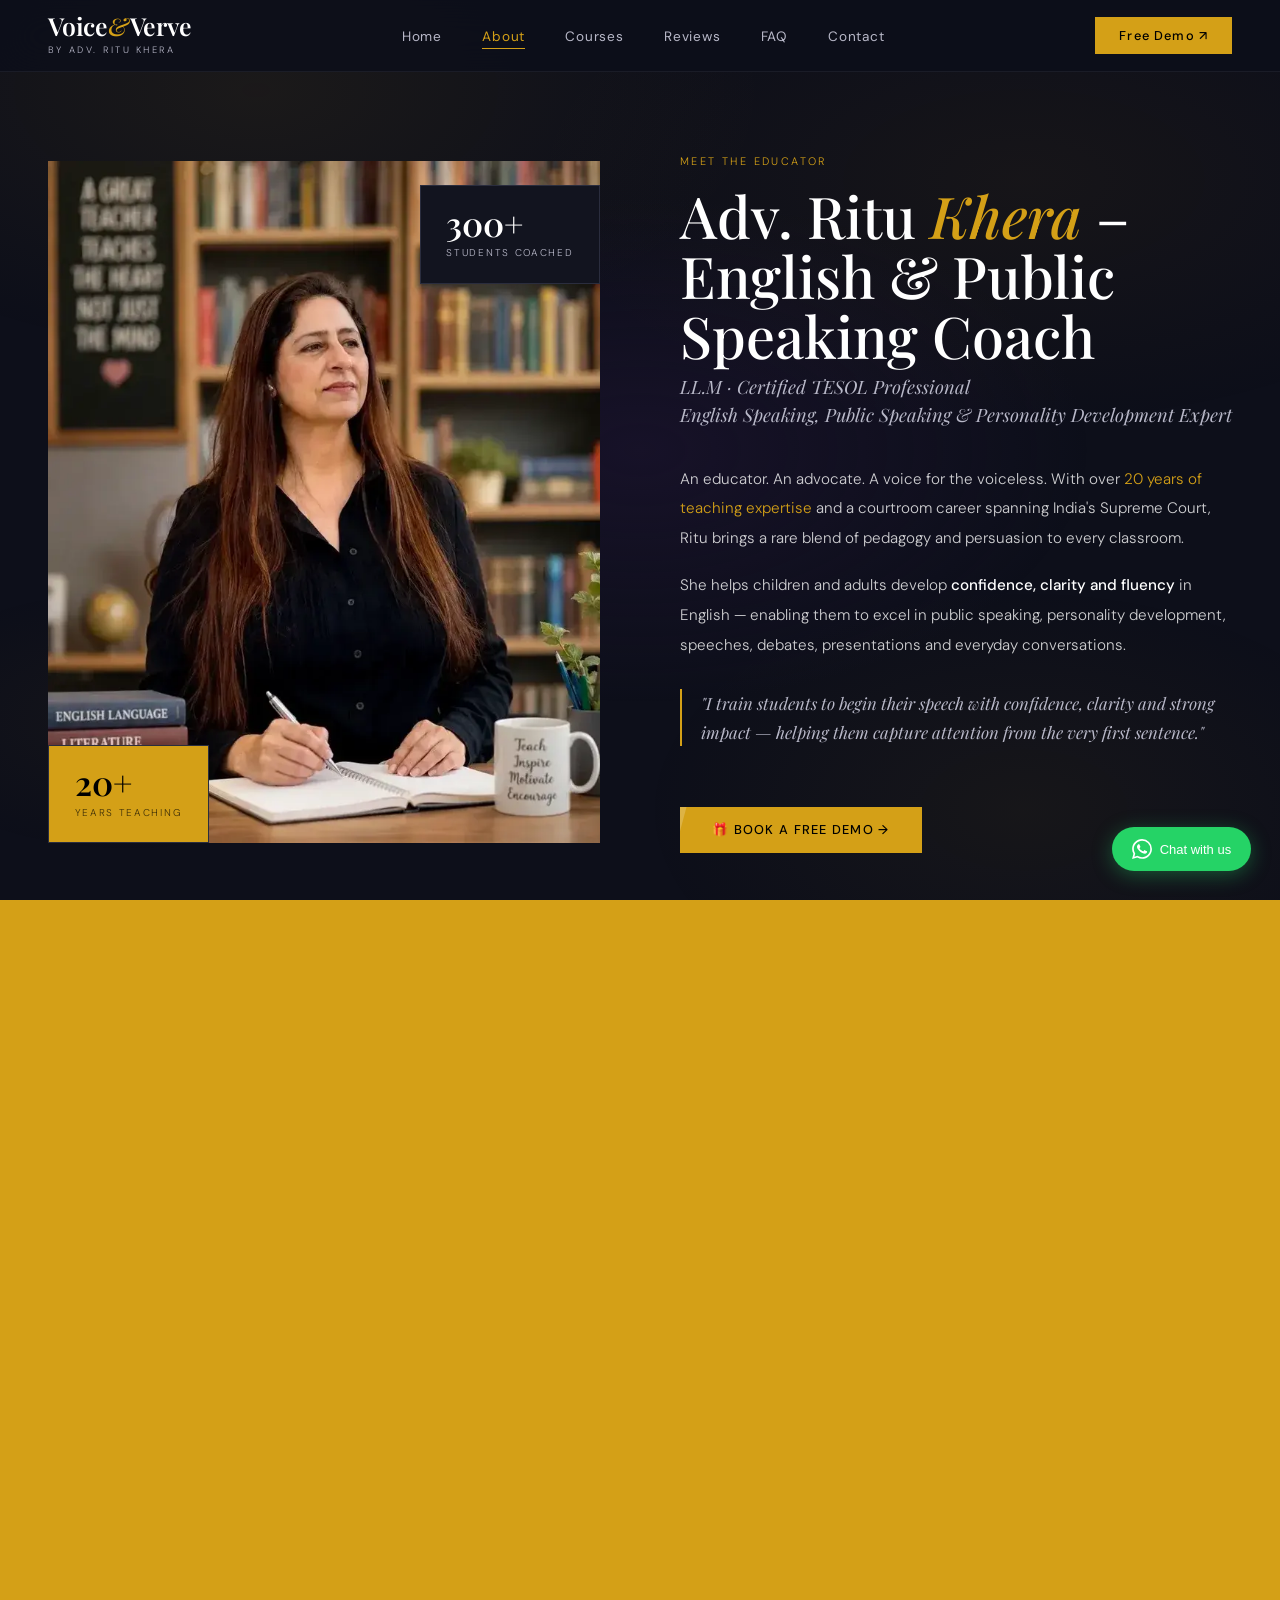
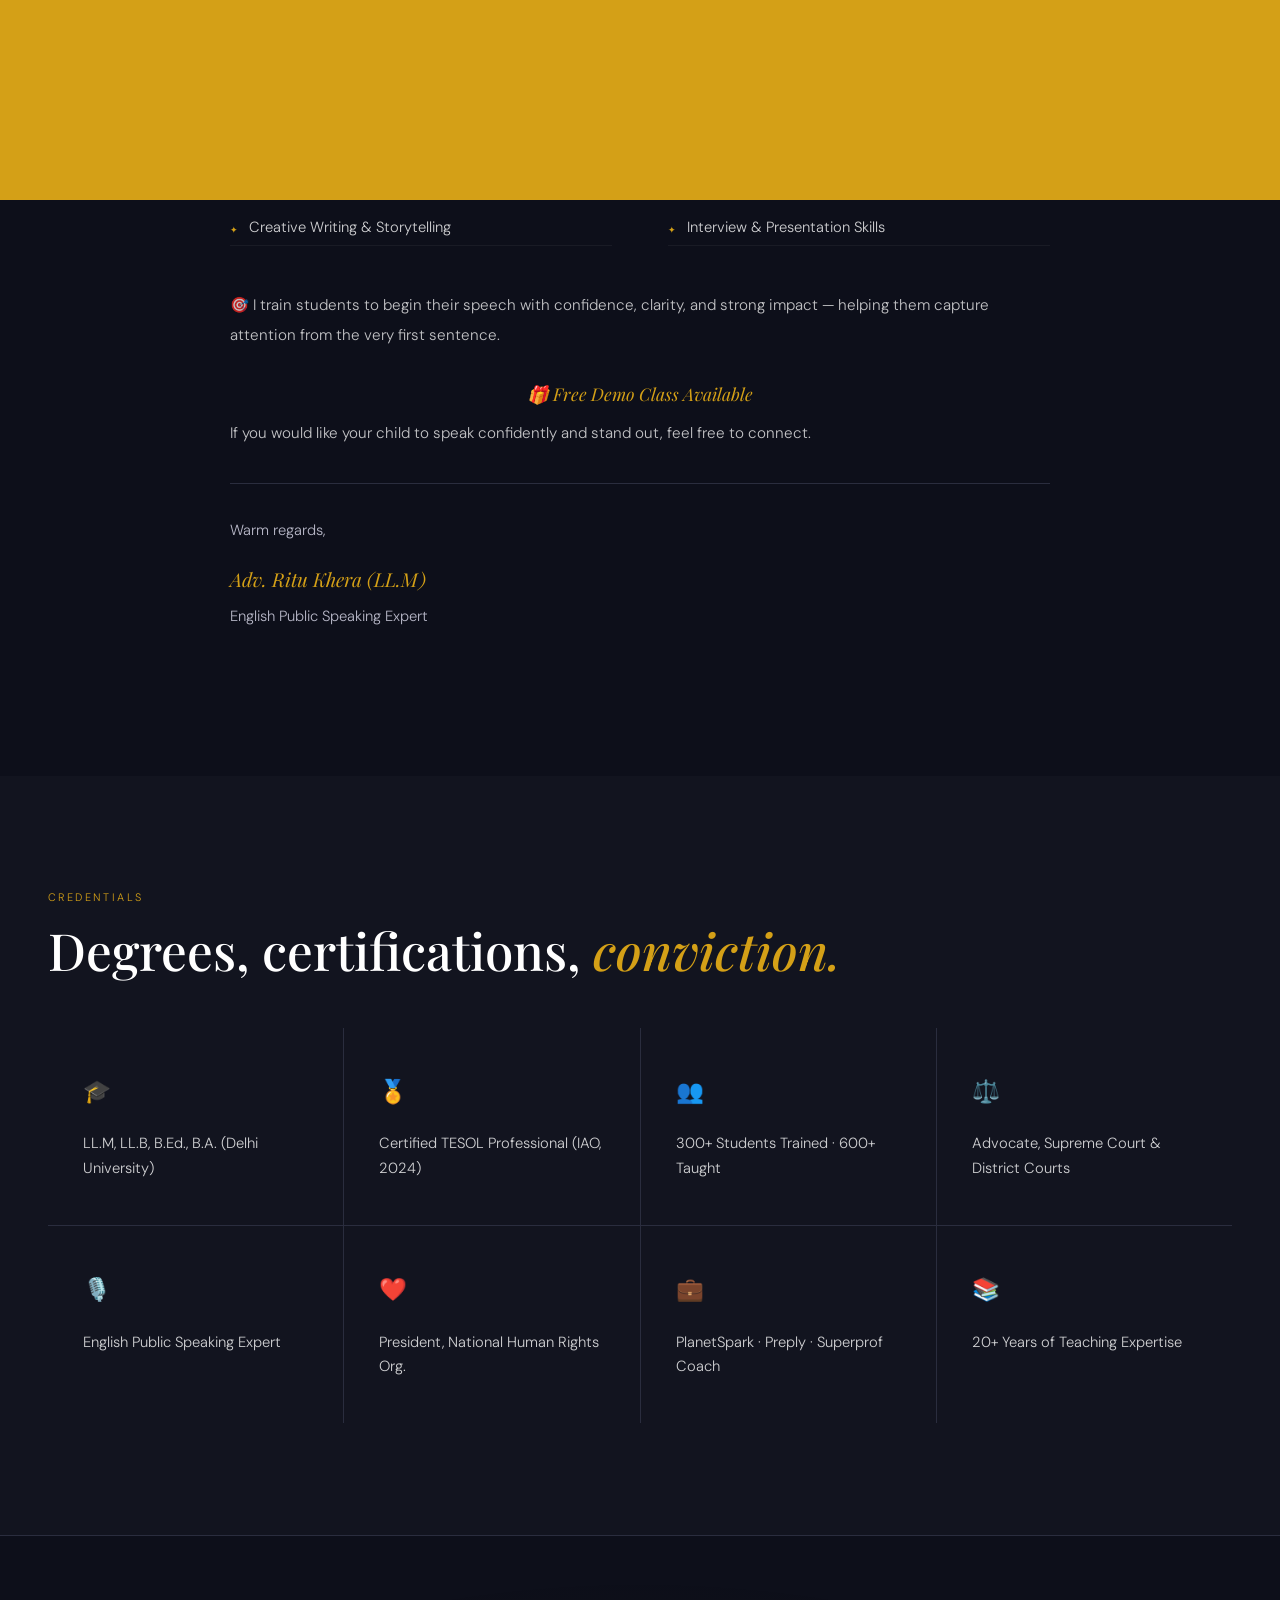
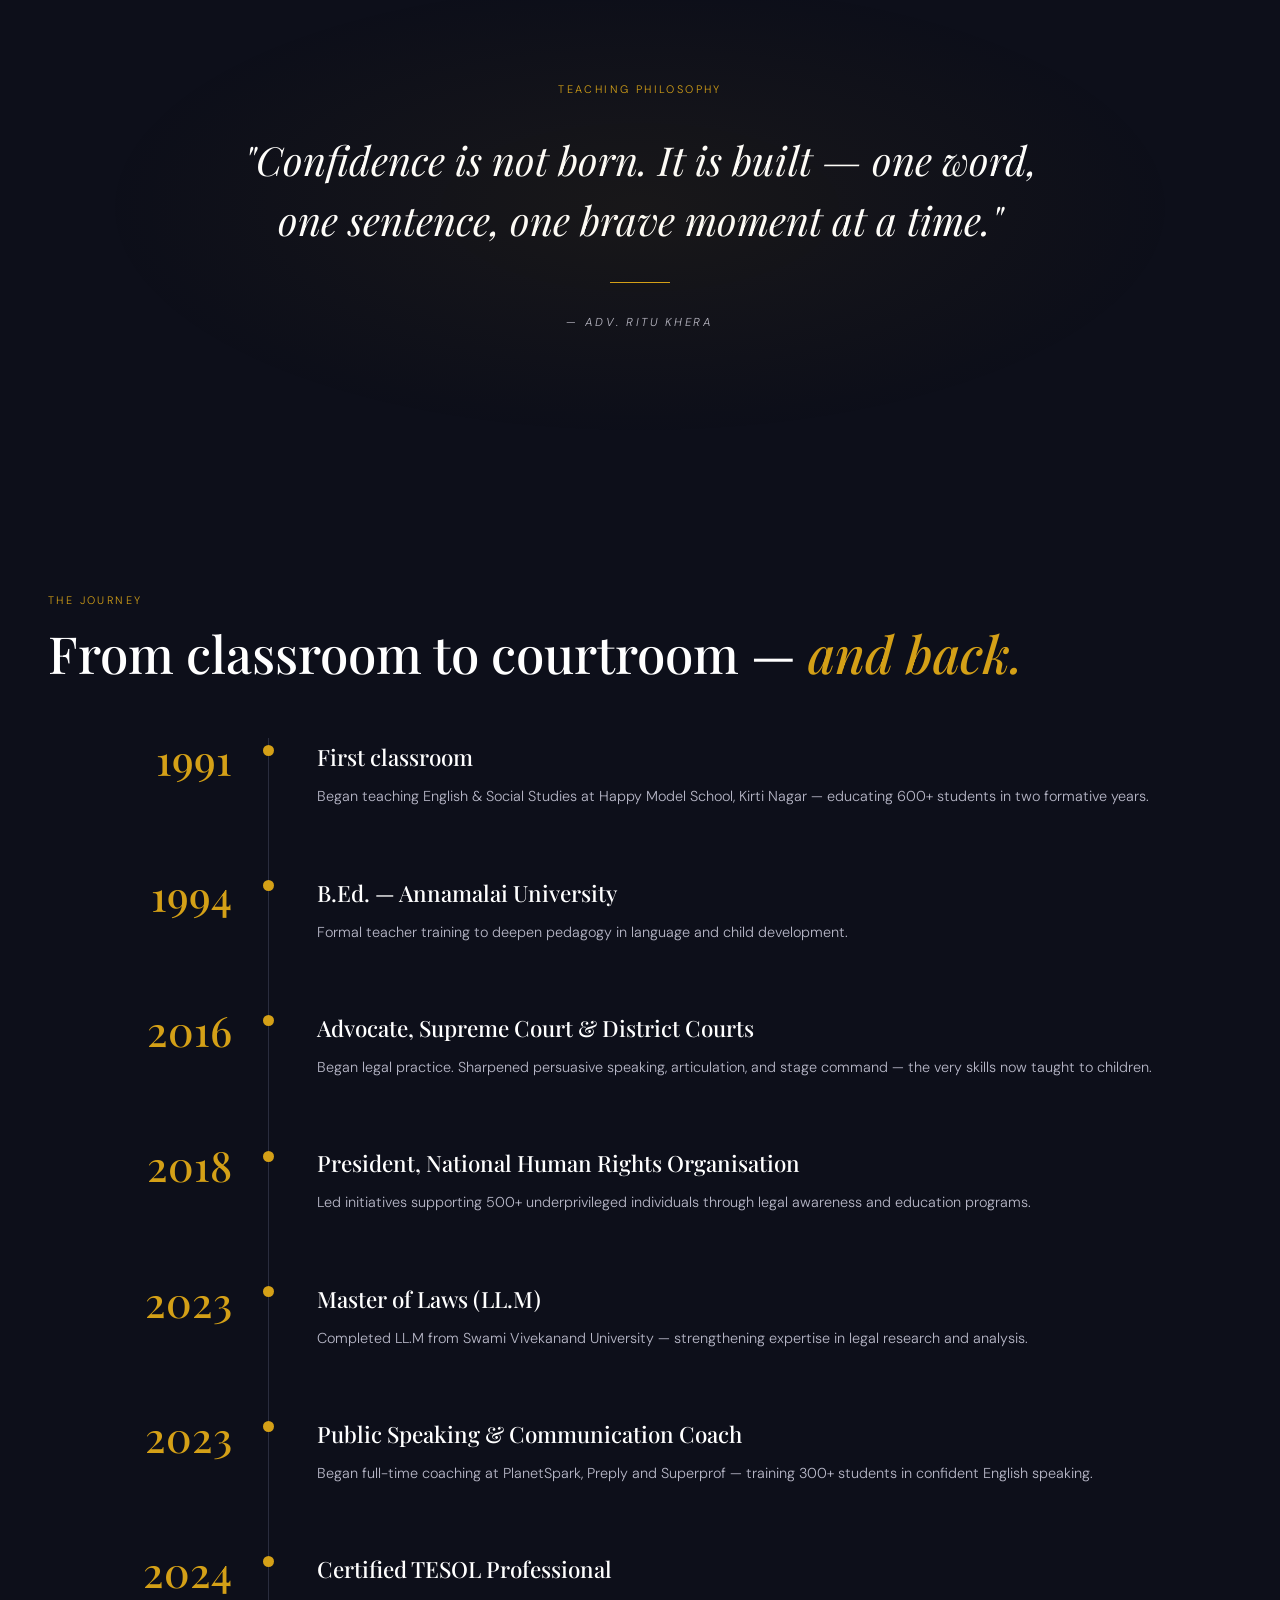
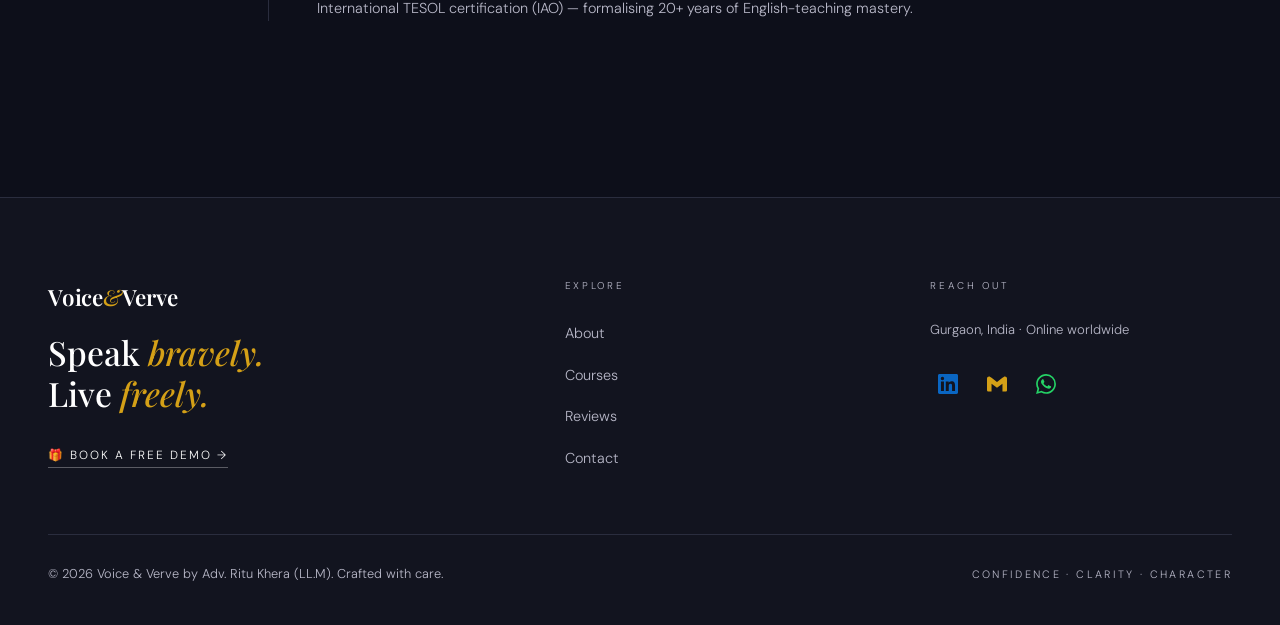
==== commit 126cf592: "Add files via upload" ====
--- a/about.html
+++ b/about.html
@@ -193,7 +193,7 @@
       <div class="cred-card reveal"><span class="cred-icon">🎙️</span><div class="cred-text">English Public Speaking Expert</div></div>
       <div class="cred-card reveal reveal-delay-1"><span class="cred-icon">❤️</span><div class="cred-text">President, National Human Rights Org.</div></div>
       <div class="cred-card reveal reveal-delay-2"><span class="cred-icon">💼</span><div class="cred-text">PlanetSpark · Preply · Superprof Coach</div></div>
-      <div class="cred-card reveal reveal-delay-3"><span class="cred-icon">📚</span><div class="cred-text">30+ Years of Teaching Expertise</div></div>
+      <div class="cred-card reveal reveal-delay-3"><span class="cred-icon">📚</span><div class="cred-text">20+ Years of Teaching Expertise</div></div>
     </div>
   </section>
 
@@ -215,7 +215,7 @@
       <div class="timeline-item"><div class="timeline-year">2018</div><div class="timeline-dot"></div><div class="timeline-content"><h3>President, National Human Rights Organisation</h3><p>Led initiatives supporting 500+ underprivileged individuals through legal awareness and education programs.</p></div></div>
       <div class="timeline-item"><div class="timeline-year">2023</div><div class="timeline-dot"></div><div class="timeline-content"><h3>Master of Laws (LL.M)</h3><p>Completed LL.M from Swami Vivekanand University — strengthening expertise in legal research and analysis.</p></div></div>
       <div class="timeline-item"><div class="timeline-year">2023</div><div class="timeline-dot"></div><div class="timeline-content"><h3>Public Speaking & Communication Coach</h3><p>Began full-time coaching at PlanetSpark, Preply and Superprof — training 300+ students in confident English speaking.</p></div></div>
-      <div class="timeline-item"><div class="timeline-year">2024</div><div class="timeline-dot"></div><div class="timeline-content"><h3>Certified TESOL Professional</h3><p>International TESOL certification (IAO) — formalising 30+ years of English-teaching mastery.</p></div></div>
+      <div class="timeline-item"><div class="timeline-year">2024</div><div class="timeline-dot"></div><div class="timeline-content"><h3>Certified TESOL Professional</h3><p>International TESOL certification (IAO) — formalising 20+ years of English-teaching mastery.</p></div></div>
     </div>
   </section>
 </main>
--- a/style.css
+++ b/style.css
@@ -1,569 +1 @@
-*,*::before,*::after{box-sizing:border-box;margin:0;padding:0}
-:root{
-  --navy:#0d0f1a;
-  --navy2:#12141f;
-  --navy3:#1a1d2e;
-  --gold:#d4a017;
-  --gold2:#e8b42a;
-  --gold3:rgba(212,160,23,0.12);
-  --white:#ffffff;
-  --muted:#b8b8c8;
-  --border:#2a2d3e;
-  --serif:'Playfair Display',serif;
-  --sans:'DM Sans',sans-serif;
-}
-html{scroll-behavior:smooth}
-body{background:var(--navy);color:var(--white);font-family:var(--sans);font-weight:300;line-height:1.7;overflow-x:hidden;cursor:auto}
-main{padding-top:72px}
-
-/* ── CUSTOM CURSOR ── */
-
-/* ── PAGE GRADIENT ANIMATION ── */
-.page-gradient-bg{position:fixed;inset:0;z-index:-1;pointer-events:none;overflow:hidden}
-.page-gradient-bg::before{
-  content:'';position:absolute;inset:0;
-  background:radial-gradient(ellipse 80% 60% at 20% 10%,rgba(212,160,23,0.07) 0%,transparent 50%),
-             radial-gradient(ellipse 60% 50% at 80% 90%,rgba(212,160,23,0.05) 0%,transparent 50%),
-             radial-gradient(ellipse 50% 40% at 50% 50%,rgba(30,20,50,0.6) 0%,transparent 70%);
-  animation:gradientShift 12s ease-in-out infinite alternate;
-}
-.page-gradient-bg::after{
-  content:'';position:absolute;inset:0;
-  background:radial-gradient(ellipse 70% 50% at 80% 20%,rgba(180,120,10,0.06) 0%,transparent 55%),
-             radial-gradient(ellipse 40% 30% at 10% 80%,rgba(212,160,23,0.04) 0%,transparent 50%);
-  animation:gradientShift2 15s ease-in-out infinite alternate;
-}
-@keyframes gradientShift{
-  0%{opacity:0.8;transform:scale(1) translate(0,0)}
-  50%{opacity:1;transform:scale(1.05) translate(1%,-1%)}
-  100%{opacity:0.9;transform:scale(1.02) translate(-1%,1%)}
-}
-@keyframes gradientShift2{
-  0%{opacity:1;transform:scale(1.02) translate(0,0)}
-  100%{opacity:0.7;transform:scale(1) translate(2%,2%)}
-}
-
-/* ── WORD SCROLLER ── */
-.hero-word-scroller{display:inline-block;overflow:hidden;vertical-align:bottom;height:1.15em;position:relative;min-width:220px}
-.hero-word-track{display:flex;flex-direction:column;animation:wordScroll 8s cubic-bezier(0.76,0,0.24,1) infinite}
-.hero-word-track span{display:block;color:var(--gold);font-style:italic;line-height:1.15;white-space:nowrap}
-@keyframes wordScroll{
-  0%,18%{transform:translateY(0)}
-  25%,43%{transform:translateY(-1.15em)}
-  50%,68%{transform:translateY(-2.3em)}
-  75%,93%{transform:translateY(-3.45em)}
-  100%{transform:translateY(-4.6em)}
-}
-
-/* ── COURSE IMAGE PLACEHOLDER SHIMMER ── */
-.course-img-placeholder{
-  width:100%;height:100%;min-height:360px;
-  background:linear-gradient(110deg,#12141f 30%,#1e2035 50%,#12141f 70%);
-  background-size:200% 100%;
-  animation:shimmer 2.2s linear infinite;
-  position:relative;display:flex;align-items:center;justify-content:center;flex-direction:column;gap:1rem;
-  overflow:hidden;
-}
-.course-img-placeholder::before{
-  content:'';position:absolute;inset:0;
-  background:linear-gradient(135deg,rgba(212,160,23,0.08) 0%,transparent 50%,rgba(212,160,23,0.04) 100%);
-  animation:placeholderGlow 3s ease-in-out infinite alternate;
-}
-@keyframes shimmer{
-  0%{background-position:200% 0}
-  100%{background-position:-200% 0}
-}
-@keyframes placeholderGlow{
-  0%{opacity:0.4}100%{opacity:1}
-}
-.course-img-placeholder .img-icon{font-size:2.8rem;opacity:0.35;animation:iconFloat 3s ease-in-out infinite}
-.course-img-placeholder .img-label{font-family:var(--sans);font-size:0.68rem;letter-spacing:0.22em;text-transform:uppercase;color:rgba(212,160,23,0.4)}
-@keyframes iconFloat{0%,100%{transform:translateY(0)}50%{transform:translateY(-8px)}}
-.course-img-placeholder .img-corner{position:absolute;width:60px;height:60px;border-color:rgba(212,160,23,0.2);border-style:solid}
-.course-img-placeholder .img-corner.tl{top:20px;left:20px;border-width:1px 0 0 1px}
-.course-img-placeholder .img-corner.br{bottom:20px;right:20px;border-width:0 1px 1px 0}
-
-/* ── HERO PLACEHOLDER SHIMMER ── */
-.hero-placeholder{
-  width:100%;height:600px;
-  background:linear-gradient(110deg,#12141f 30%,#1e2035 50%,#12141f 70%);
-  background-size:200% 100%;
-  animation:shimmer 2.5s linear infinite;
-  position:relative;display:flex;align-items:center;justify-content:center;flex-direction:column;gap:1rem;overflow:hidden;
-}
-.hero-placeholder::before{content:'';position:absolute;inset:0;background:radial-gradient(ellipse at center,rgba(212,160,23,0.07) 0%,transparent 70%)}
-.hero-placeholder .img-icon{font-size:3.5rem;opacity:0.25;animation:iconFloat 4s ease-in-out infinite}
-.hero-placeholder .img-label{font-family:var(--sans);font-size:0.65rem;letter-spacing:0.22em;text-transform:uppercase;color:rgba(212,160,23,0.3)}
-.hero-placeholder .img-corner{position:absolute;width:80px;height:80px;border-color:rgba(212,160,23,0.15);border-style:solid}
-.hero-placeholder .img-corner.tl{top:24px;left:24px;border-width:1px 0 0 1px}
-.hero-placeholder .img-corner.tr{top:24px;right:24px;border-width:1px 1px 0 0}
-.hero-placeholder .img-corner.bl{bottom:24px;left:24px;border-width:0 0 1px 1px}
-.hero-placeholder .img-corner.br{bottom:24px;right:24px;border-width:0 1px 1px 0}
-
-
-
-/* ── SOCIAL ICON BUTTONS ── */
-.social-icon-btn{display:inline-flex;align-items:center;justify-content:center;width:36px;height:36px;border:none;text-decoration:none;transition:color 0.2s;color:var(--muted);background:none}
-.social-icon-btn:hover{color:var(--gold)}
-.social-icon-btn svg{width:18px;height:18px;fill:currentColor}
-
-/* ── ABOUT PLACEHOLDER SHIMMER ── */
-.about-placeholder{
-  width:100%;height:640px;
-  background:linear-gradient(110deg,#12141f 30%,#1e2035 50%,#12141f 70%);
-  background-size:200% 100%;
-  animation:shimmer 2.8s linear infinite;
-  position:relative;display:flex;align-items:center;justify-content:center;flex-direction:column;gap:1rem;overflow:hidden;
-}
-.about-placeholder::before{content:'';position:absolute;inset:0;background:radial-gradient(ellipse at 40% 60%,rgba(212,160,23,0.06) 0%,transparent 60%)}
-.about-placeholder .img-icon{font-size:3rem;opacity:0.28;animation:iconFloat 3.5s ease-in-out infinite}
-.about-placeholder .img-label{font-family:var(--sans);font-size:0.65rem;letter-spacing:0.22em;text-transform:uppercase;color:rgba(212,160,23,0.32)}
-.about-placeholder .img-corner{position:absolute;width:70px;height:70px;border-color:rgba(212,160,23,0.18);border-style:solid}
-.about-placeholder .img-corner.tl{top:24px;left:24px;border-width:1px 0 0 1px}
-.about-placeholder .img-corner.br{bottom:24px;right:24px;border-width:0 1px 1px 0}
-
-.page-transition{position:fixed;inset:0;background:var(--gold);z-index:5000;transform:translateY(100%);pointer-events:none}
-.page-transition.enter{animation:ptEnter 0.5s cubic-bezier(0.77,0,0.18,1) forwards}
-.page-transition.exit{animation:ptExit 0.5s cubic-bezier(0.77,0,0.18,1) forwards}
-@keyframes ptEnter{0%{transform:translateY(100%)}100%{transform:translateY(0%)}}
-@keyframes ptExit{0%{transform:translateY(0%)}100%{transform:translateY(-100%)}}
-
-/* ── NAV ── */
-nav{position:fixed;top:0;left:0;right:0;z-index:100;display:flex;align-items:center;justify-content:space-between;padding:0 3rem;height:72px;background:rgba(13,15,26,0.9);backdrop-filter:blur(20px);border-bottom:1px solid rgba(255,255,255,0.06);transition:background 0.3s}
-nav.scrolled{background:rgba(13,15,26,0.98)}
-.logo{display:flex;flex-direction:column;gap:2px;text-decoration:none}
-.logo-name{font-family:var(--serif);font-size:1.55rem;font-weight:600;color:var(--white);letter-spacing:-0.01em;transition:color 0.2s;line-height:1.1}
-.logo-name .amp{color:var(--gold);font-style:italic;font-weight:500;margin:0 0.02em}
-.logo-sub{font-family:var(--sans);font-size:0.58rem;letter-spacing:0.25em;color:var(--muted);text-transform:uppercase;margin-top:1px}
-.nav-links{display:flex;gap:2.5rem;list-style:none}
-.nav-links a{font-family:var(--sans);font-size:0.85rem;font-weight:400;color:var(--muted);text-decoration:none;letter-spacing:0.06em;transition:color 0.2s;position:relative}
-.nav-links a::after{content:'';position:absolute;bottom:-4px;left:0;right:0;height:1px;background:var(--gold);transform:scaleX(0);transition:transform 0.3s cubic-bezier(0.25,0.46,0.45,0.94)}
-.nav-links a:hover,.nav-links a.active{color:var(--gold)}
-.nav-links a:hover::after,.nav-links a.active::after{transform:scaleX(1)}
-.nav-cta{background:var(--gold);color:#000;border:none;padding:0.65rem 1.5rem;font-family:var(--sans);font-size:0.8rem;font-weight:500;letter-spacing:0.09em;cursor:pointer;display:flex;align-items:center;gap:0.5rem;transition:background 0.2s,transform 0.2s,box-shadow 0.2s}
-.nav-cta:hover{background:var(--gold2);transform:translateY(-1px);box-shadow:0 8px 24px rgba(212,160,23,0.3)}
-.burger{display:none;flex-direction:column;gap:5px;cursor:pointer;background:none;border:none;padding:4px}
-.burger span{display:block;width:22px;height:1.5px;background:var(--white);transition:transform 0.3s,opacity 0.3s}
-
-/* ── PAGES ── */
-.page{display:none;padding-top:72px;opacity:0}
-.page.active{display:block}
-.page.visible{opacity:1;transition:opacity 0.4s ease}
-
-/* ── SCROLL REVEAL ── */
-.reveal{opacity:0;transform:translateY(30px);transition:opacity 0.7s cubic-bezier(0.25,0.46,0.45,0.94),transform 0.7s cubic-bezier(0.25,0.46,0.45,0.94)}
-.reveal.revealed{opacity:1;transform:translateY(0)}
-.reveal-left{opacity:0;transform:translateX(-30px);transition:opacity 0.7s cubic-bezier(0.25,0.46,0.45,0.94),transform 0.7s cubic-bezier(0.25,0.46,0.45,0.94)}
-.reveal-left.revealed{opacity:1;transform:translateX(0)}
-.reveal-right{opacity:0;transform:translateX(30px);transition:opacity 0.7s cubic-bezier(0.25,0.46,0.45,0.94),transform 0.7s cubic-bezier(0.25,0.46,0.45,0.94)}
-.reveal-right.revealed{opacity:1;transform:translateX(0)}
-.reveal-delay-1{transition-delay:0.1s}
-.reveal-delay-2{transition-delay:0.2s}
-.reveal-delay-3{transition-delay:0.3s}
-.reveal-delay-4{transition-delay:0.4s}
-
-/* ── HOME ── */
-/* Hero */
-.hero{min-height:calc(100vh - 72px);display:grid;grid-template-columns:1fr 1fr;align-items:center;padding:4rem 3rem;gap:3rem;position:relative;overflow:hidden}
-.hero::before{content:'';position:absolute;inset:0;background:radial-gradient(ellipse at 70% 50%,rgba(212,160,23,0.05) 0%,transparent 60%);pointer-events:none}
-
-/* Floating particles */
-.particles{position:absolute;inset:0;pointer-events:none;overflow:hidden}
-.particle{position:absolute;width:2px;height:2px;background:var(--gold);border-radius:50%;opacity:0;animation:float var(--dur,8s) var(--delay,0s) infinite}
-@keyframes float{0%{opacity:0;transform:translateY(100vh) translateX(0)}10%{opacity:0.6}90%{opacity:0.2}100%{opacity:0;transform:translateY(-100px) translateX(var(--drift,20px))}}
-
-.hero-label{font-family:var(--sans);font-size:0.72rem;letter-spacing:0.22em;color:var(--gold);text-transform:uppercase;display:flex;align-items:center;gap:0.5rem;margin-bottom:1.5rem;animation:fadeSlideUp 0.8s 0.2s both}
-.hero-label::before{content:'✦';font-size:0.6rem;animation:spin 4s linear infinite}
-@keyframes spin{from{transform:rotate(0deg)}to{transform:rotate(360deg)}}
-.hero-h1{font-family:var(--serif);font-size:clamp(2.8rem,5vw,4.5rem);font-weight:500;line-height:1.08;margin-bottom:1.8rem;animation:fadeSlideUp 0.8s 0.35s both}
-.hero-h1 em{font-style:italic;color:var(--gold)}
-.hero-body{font-size:1rem;color:var(--muted);line-height:1.85;margin-bottom:2.2rem;max-width:480px;animation:fadeSlideUp 0.8s 0.5s both}
-.hero-body strong{color:var(--white);font-weight:400}
-.hero-body .hl{color:var(--gold)}
-.hero-btns{display:flex;align-items:center;gap:2rem;animation:fadeSlideUp 0.8s 0.65s both}
-@keyframes fadeSlideUp{from{opacity:0;transform:translateY(24px)}to{opacity:1;transform:translateY(0)}}
-.btn-gold{background:var(--gold);color:#000;border:none;padding:0.9rem 2rem;font-family:var(--sans);font-size:0.8rem;font-weight:500;letter-spacing:0.1em;cursor:pointer;display:inline-flex;align-items:center;gap:0.5rem;text-decoration:none;transition:background 0.25s,transform 0.25s,box-shadow 0.25s;position:relative;overflow:hidden}
-.btn-gold::after{content:'';position:absolute;inset:0;background:rgba(255,255,255,0.2);transform:translateX(-100%) skewX(-15deg);transition:transform 0.4s}
-.btn-gold:hover::after{transform:translateX(200%) skewX(-15deg)}
-.btn-gold:hover{background:var(--gold2);transform:translateY(-2px);box-shadow:0 12px 32px rgba(212,160,23,0.35)}
-.btn-ghost{color:var(--white);font-family:var(--sans);font-size:0.8rem;font-weight:400;letter-spacing:0.1em;text-decoration:none;display:flex;align-items:center;gap:0.4rem;border-bottom:1px solid rgba(255,255,255,0.3);padding-bottom:2px;transition:border-color 0.2s,color 0.2s}
-.btn-ghost:hover{border-color:var(--gold);color:var(--gold)}
-.hero-img-wrap{position:relative;animation:fadeSlideUp 0.8s 0.4s both}
-.hero-img-wrap img,.hero-img-wrap .placeholder-img{width:100%;height:auto;object-fit:contain;display:block;transition:transform 0.6s ease}
-.hero-img-wrap:hover img,.hero-img-wrap:hover .placeholder-img{transform:scale(1.02)}
-.hero-badge{position:absolute;bottom:1.5rem;right:1.5rem;background:var(--gold);padding:1.1rem 1.3rem;color:#000;animation:fadeSlideUp 0.8s 0.8s both}
-.hero-badge .num{font-family:var(--serif);font-size:2.2rem;font-weight:600;display:block;line-height:1}
-.hero-badge .lbl{font-family:var(--sans);font-size:0.6rem;letter-spacing:0.17em;text-transform:uppercase;display:block;margin-top:0.25rem}
-.hero-quote{position:absolute;top:1.5rem;left:-1rem;background:var(--navy2);border:1px solid var(--border);padding:0.9rem 1.1rem;font-family:var(--sans);font-size:0.78rem;color:var(--muted);max-width:180px;z-index:2;animation:fadeSlideUp 0.8s 0.9s both}
-.hero-quote::before{content:'"';font-family:var(--serif);font-size:1.4rem;color:var(--gold);display:block;line-height:1;margin-bottom:0.2rem}
-
-/* Marquee */
-.marquee-wrap{background:var(--navy2);border-top:1px solid var(--border);border-bottom:1px solid var(--border);overflow:hidden;padding:1.3rem 0}
-.marquee-track{display:flex;gap:0;white-space:nowrap;animation:marquee 28s linear infinite}
-.marquee-track:hover{animation-play-state:paused}
-.marquee-item{font-family:var(--serif);font-size:1.2rem;font-style:italic;color:var(--muted);padding:0 2.5rem;display:flex;align-items:center;gap:1.5rem;transition:color 0.2s}
-.marquee-item:hover{color:var(--gold)}
-.marquee-item::after{content:'✦';color:var(--gold);font-style:normal;font-size:0.7rem}
-@keyframes marquee{0%{transform:translateX(0)}100%{transform:translateX(-50%)}}
-
-/* Stats */
-.stats{display:grid;grid-template-columns:repeat(4,1fr);border-top:1px solid var(--border);border-bottom:1px solid var(--border)}
-.stat{padding:3.5rem 2rem;border-right:1px solid var(--border);position:relative;overflow:hidden;transition:background 0.3s}
-.stat:last-child{border-right:none}
-.stat:hover{background:var(--navy2)}
-.stat::after{content:'';position:absolute;bottom:0;left:0;right:0;height:2px;background:var(--gold);transform:scaleX(0);transition:transform 0.4s cubic-bezier(0.25,0.46,0.45,0.94)}
-.stat:hover::after{transform:scaleX(1)}
-.stat-num{font-family:var(--serif);font-size:3.2rem;font-weight:500;color:var(--white);display:block;line-height:1;transition:color 0.3s}
-.stat:hover .stat-num{color:var(--gold)}
-.stat-label{font-family:var(--sans);font-size:0.68rem;letter-spacing:0.22em;color:var(--muted);text-transform:uppercase;margin-top:0.6rem;display:block}
-
-/* Courses preview */
-.section{padding:7rem 3rem}
-.section-label{font-family:var(--sans);font-size:0.68rem;letter-spacing:0.22em;color:var(--gold);text-transform:uppercase;margin-bottom:1rem}
-.section-h2{font-family:var(--serif);font-size:clamp(2.2rem,4vw,3.2rem);font-weight:500;line-height:1.12;margin-bottom:1.5rem}
-.section-h2 em{font-style:italic;color:var(--gold)}
-.section-top{display:flex;justify-content:space-between;align-items:flex-end;margin-bottom:3rem}
-.link-arrow{font-family:var(--sans);font-size:0.8rem;letter-spacing:0.1em;color:var(--white);text-decoration:none;border-bottom:1px solid rgba(255,255,255,0.4);padding-bottom:2px;display:flex;align-items:center;gap:0.4rem;transition:border-color 0.2s,color 0.2s}
-.link-arrow:hover{border-color:var(--gold);color:var(--gold)}
-.courses-grid{display:grid;grid-template-columns:1fr 1fr;gap:1px;background:var(--border)}
-.course-card{background:var(--navy2);cursor:pointer;transition:background 0.3s,transform 0.3s;position:relative;overflow:hidden;display:flex;flex-direction:column;color:var(--white);text-decoration:none}
-.course-card::before{content:'';position:absolute;inset:0;background:linear-gradient(135deg,rgba(212,160,23,0.06) 0%,transparent 60%);opacity:0;transition:opacity 0.3s;pointer-events:none;z-index:1}
-.course-card:hover{background:var(--navy3)}
-.course-card:hover::before{opacity:1}
-.course-card:hover .course-icon{transform:scale(1.2) rotate(-5deg)}
-.course-card-body{padding:3rem 3rem 2rem;position:relative;z-index:2;flex:1}
-.course-card-img{width:100%;height:280px;position:relative;overflow:hidden;flex-shrink:0}
-.course-card-img .card-img-placeholder{
-  width:100%;height:100%;
-  background:linear-gradient(110deg,#0d0f1a 30%,#171a2a 50%,#0d0f1a 70%);
-  background-size:200% 100%;
-  animation:shimmer 2.2s linear infinite;
-  display:flex;align-items:center;justify-content:center;flex-direction:column;gap:0.5rem;
-  position:relative;overflow:hidden;
-}
-.course-card-img .card-img-placeholder::before{content:'';position:absolute;inset:0;background:linear-gradient(135deg,rgba(212,160,23,0.07) 0%,transparent 60%);animation:placeholderGlow 3s ease-in-out infinite alternate}
-.course-card-img .card-img-placeholder .ph-icon{font-size:1.8rem;opacity:0.3;animation:iconFloat 3s ease-in-out infinite}
-.course-card-img .card-img-placeholder .ph-label{font-family:var(--sans);font-size:0.58rem;letter-spacing:0.2em;text-transform:uppercase;color:rgba(212,160,23,0.35)}
-.course-card-img .card-img-placeholder .ph-line{position:absolute;background:rgba(212,160,23,0.12)}
-.course-card-img .card-img-placeholder .ph-line.h{height:1px;left:16px;right:16px}
-.course-card-img .card-img-placeholder .ph-line.v{width:1px;top:16px;bottom:16px}
-.course-card-img .card-img-placeholder .ph-line.t{top:16px}
-.course-card-img .card-img-placeholder .ph-line.b{bottom:16px}
-.course-card-img .card-img-placeholder .ph-line.l{left:16px}
-.course-card-img .card-img-placeholder .ph-line.r{right:16px}
-.course-card:hover .course-card-img .card-img-placeholder{background:linear-gradient(110deg,#12141f 30%,#1e2035 50%,#12141f 70%);background-size:200% 100%;animation:shimmer 1.8s linear infinite}
-
-/* ── PROGRAM — side by side alternating layout ── */
-.program{display:grid;grid-template-columns:1fr 1fr;border-top:1px solid var(--border);overflow:hidden;min-height:520px}
-.program.reverse{direction:rtl}
-.program.reverse .program-content,.program.reverse .program-img{direction:ltr}
-.program-content{padding:4rem 4.5rem 3rem;background:var(--navy2);transition:background 0.3s;display:flex;flex-direction:column;justify-content:center}
-.program:hover .program-content{background:var(--navy3)}
-.program-img{overflow:hidden;position:relative;height:100%;min-height:520px;flex-shrink:0}
-.program-img img,.program-img .placeholder-img{width:100%;height:100%;object-fit:cover;display:block;transition:transform 0.8s cubic-bezier(0.25,0.46,0.45,0.94)}
-.program:hover .program-img img,.program:hover .program-img .course-img-placeholder{transform:scale(1.02)}
-.course-icon{font-size:1.6rem;color:var(--gold);margin-bottom:1.8rem;display:block;transition:transform 0.3s}
-.course-title{font-family:var(--serif);font-size:1.65rem;font-weight:500;margin-bottom:0.6rem}
-.course-sub{color:var(--muted);font-size:0.9rem;margin-bottom:1.8rem;line-height:1.7}
-.learn-more{font-family:var(--sans);font-size:0.74rem;letter-spacing:0.13em;color:var(--white);text-decoration:none;border-bottom:1px solid rgba(255,255,255,0.3);padding-bottom:2px;display:inline-flex;align-items:center;gap:0.4rem;transition:color 0.2s,border-color 0.2s}
-.learn-more:hover{color:var(--gold);border-color:var(--gold)}
-
-/* Testimonials preview */
-.reviews-preview{padding:7rem 3rem;background:var(--navy2)}
-.reviews-grid{display:grid;grid-template-columns:repeat(3,1fr);gap:1.5rem;margin-top:3rem}
-.review-card{background:var(--navy);border:1px solid var(--border);padding:2.2rem;transition:border-color 0.3s,transform 0.3s,box-shadow 0.3s;position:relative}
-.review-card::before{content:'❝';position:absolute;top:1rem;right:1.5rem;font-family:var(--serif);font-size:3rem;color:var(--gold);opacity:0.15;line-height:1}
-.review-card:hover{border-color:var(--gold);transform:translateY(-4px);box-shadow:0 16px 40px rgba(0,0,0,0.3)}
-.review-stars{color:var(--gold);font-size:0.85rem;margin-bottom:1rem;letter-spacing:0.1em}
-.review-text{font-family:var(--serif);font-size:1.08rem;font-style:italic;line-height:1.65;margin-bottom:1.8rem;color:rgba(255,255,255,0.9)}
-.review-author{font-family:var(--sans);font-size:0.74rem;letter-spacing:0.13em;text-transform:uppercase;color:var(--muted)}
-
-/* CTA section */
-.cta-section{padding:11rem 3rem;text-align:center;background:radial-gradient(ellipse at center,rgba(212,160,23,0.1) 0%,transparent 65%);position:relative;overflow:hidden}
-.cta-section::before{content:'✦';position:absolute;top:50%;left:50%;transform:translate(-50%,-50%);font-size:30rem;color:rgba(212,160,23,0.025);pointer-events:none;animation:slowSpin 30s linear infinite}
-@keyframes slowSpin{from{transform:translate(-50%,-50%) rotate(0)}to{transform:translate(-50%,-50%) rotate(360deg)}}
-.cta-label{font-family:var(--sans);font-size:0.68rem;letter-spacing:0.22em;color:var(--gold);text-transform:uppercase;margin-bottom:1.5rem}
-.cta-h2{font-family:var(--serif);font-size:clamp(2.8rem,5.5vw,4.5rem);font-weight:500;line-height:1.08;margin-bottom:0.6rem}
-.cta-h2 em{font-style:italic;color:var(--gold)}
-.cta-sub{font-size:0.9rem;color:var(--muted);margin-bottom:3rem}
-
-/* Footer */
-footer{background:var(--navy2);border-top:1px solid var(--border);padding:5rem 3rem 2.5rem}
-.footer-grid{display:grid;grid-template-columns:1.5fr 1fr 1fr;gap:4rem;margin-bottom:3rem}
-.footer-brand .tagline{font-family:var(--serif);font-size:2.1rem;font-weight:500;line-height:1.2;margin:1rem 0}
-.footer-brand .tagline em{font-style:italic;color:var(--gold)}
-.footer-book{font-family:var(--sans);font-size:0.74rem;letter-spacing:0.17em;color:var(--white);text-decoration:none;display:inline-flex;align-items:center;gap:0.5rem;margin-top:1rem;border-bottom:1px solid rgba(255,255,255,0.3);padding-bottom:2px;transition:color 0.2s,border-color 0.2s}
-.footer-book:hover{color:var(--gold);border-color:var(--gold)}
-.footer-col-title{font-family:var(--sans);font-size:0.62rem;letter-spacing:0.27em;color:var(--muted);text-transform:uppercase;margin-bottom:1.5rem}
-.footer-col ul{list-style:none}
-.footer-col ul li{margin-bottom:0.9rem}
-.footer-col ul li a{color:var(--muted);text-decoration:none;font-size:0.9rem;transition:color 0.2s,padding-left 0.2s;display:inline-block}
-.footer-col ul li a:hover{color:var(--white);padding-left:4px}
-.footer-contact p{color:var(--muted);font-size:0.9rem;margin-bottom:0.6rem;display:flex;align-items:center;gap:0.5rem}
-.footer-socials{display:flex;gap:0.8rem;margin-top:1.5rem}
-.footer-socials a{color:var(--muted);text-decoration:none;transition:color 0.2s;border:none;padding:0}
-.footer-socials a:hover{color:var(--gold)}
-.footer-bottom{border-top:1px solid var(--border);padding-top:1.8rem;display:flex;justify-content:space-between;align-items:center}
-.footer-bottom p{font-size:0.8rem;color:var(--muted)}
-.footer-bottom .values{font-family:var(--sans);font-size:0.67rem;letter-spacing:0.22em;color:var(--muted);text-transform:uppercase}
-
-/* ── ABOUT PAGE ── */
-.about-hero{display:grid;grid-template-columns:1fr 1fr;min-height:calc(100vh - 72px);padding:5rem 3rem;gap:5rem;align-items:center}
-.about-img-wrap{position:relative}
-.about-img-wrap img,.about-img-wrap .placeholder-img{width:100%;height:auto;object-fit:contain}
-.about-badge{position:absolute;top:1.5rem;right:-1.5rem;background:var(--navy2);border:1px solid var(--border);padding:1.3rem 1.6rem}
-.about-badge .num{font-family:var(--serif);font-size:2.1rem;font-weight:600;display:block;color:var(--white);line-height:1}
-.about-badge .lbl{font-family:var(--sans);font-size:0.62rem;letter-spacing:0.17em;text-transform:uppercase;color:var(--muted);display:block;margin-top:0.3rem}
-.about-content .label{font-family:var(--sans);font-size:0.68rem;letter-spacing:0.22em;color:var(--gold);text-transform:uppercase;margin-bottom:1rem}
-.about-content h1{font-family:var(--serif);font-size:clamp(2.8rem,4.5vw,4.5rem);font-weight:500;line-height:1.04;margin-bottom:0.4rem}
-.about-content h1 em{font-style:italic;color:var(--gold)}
-.about-content .subtitle{font-family:var(--serif);font-size:1.15rem;font-style:italic;color:var(--muted);line-height:1.55;margin-bottom:2.2rem}
-.about-content p{color:rgba(255,255,255,0.8);font-size:0.95rem;line-height:1.95;margin-bottom:1.1rem}
-.about-content p strong{color:var(--white);font-weight:500}
-.about-content p .hl{color:var(--gold)}
-.about-content blockquote{font-family:var(--serif);font-size:1.05rem;font-style:italic;color:var(--muted);border-left:2px solid var(--gold);padding-left:1.2rem;margin:1.8rem 0;line-height:1.7}
-
-/* Parent letter */
-.parent-letter{padding:8rem 3rem;text-align:center;border-top:1px solid var(--border)}
-.parent-letter .inner{max-width:820px;margin:0 auto}
-.parent-letter h2{font-family:var(--serif);font-size:clamp(2.2rem,4vw,3.3rem);font-weight:500;line-height:1.2;margin-bottom:0.9rem}
-.parent-letter h2 em{font-style:italic;color:var(--gold)}
-.parent-letter p{font-size:0.95rem;color:rgba(255,255,255,0.75);line-height:1.95;text-align:left;margin-bottom:1.1rem}
-.what-learn{margin:2.8rem 0;text-align:left}
-.what-learn-title{font-family:var(--sans);font-size:0.68rem;letter-spacing:0.22em;color:var(--gold);text-transform:uppercase;margin-bottom:1.5rem;display:flex;align-items:center;gap:0.5rem}
-.what-learn-title::before{content:'✦';font-size:0.5rem}
-.learn-grid{display:grid;grid-template-columns:1fr 1fr;gap:0.9rem 3.5rem}
-.learn-item{font-size:0.92rem;color:rgba(255,255,255,0.8);display:flex;align-items:flex-start;gap:0.7rem;padding:0.3rem 0;border-bottom:1px solid rgba(255,255,255,0.05);transition:color 0.2s}
-.learn-item:hover{color:var(--white)}
-.learn-item::before{content:'✦';color:var(--gold);font-size:0.55rem;flex-shrink:0;margin-top:0.45rem}
-.parent-cta{font-family:var(--serif);font-size:1.1rem;font-style:italic;color:var(--gold);margin:1.8rem 0 0.6rem}
-.parent-cta::before{content:'🎁 '}
-.sign{text-align:left;margin-top:2.2rem;padding-top:2rem;border-top:1px solid var(--border)}
-.sign p{font-size:0.92rem;color:var(--muted)}
-.sign em{font-family:var(--serif);font-size:1.2rem;font-style:italic;color:var(--gold);display:block;margin:0.4rem 0}
-
-/* Credentials */
-.credentials{padding:7rem 3rem;background:var(--navy2)}
-.cred-grid{display:grid;grid-template-columns:repeat(4,1fr);gap:1px;background:var(--border);margin-top:3rem}
-.cred-card{background:var(--navy2);padding:2.8rem 2.2rem;transition:background 0.3s,transform 0.3s}
-.cred-card:hover{background:var(--navy3);transform:translateY(-2px)}
-.cred-icon{color:var(--gold);font-size:1.4rem;margin-bottom:1.3rem;display:block;transition:transform 0.3s}
-.cred-card:hover .cred-icon{transform:scale(1.2)}
-.cred-text{font-size:0.92rem;color:rgba(255,255,255,0.8);line-height:1.65}
-
-/* Quote */
-.philosophy-quote{padding:9rem 3rem;text-align:center;border-top:1px solid var(--border);position:relative;overflow:hidden}
-.philosophy-quote::before{content:'';position:absolute;inset:0;background:radial-gradient(ellipse at center,rgba(212,160,23,0.06) 0%,transparent 60%);pointer-events:none}
-.philosophy-quote blockquote{font-family:var(--serif);font-size:clamp(1.7rem,3.5vw,2.5rem);font-style:italic;line-height:1.5;max-width:820px;margin:0 auto 2rem;color:var(--white)}
-.philosophy-quote .divider{width:60px;height:1px;background:var(--gold);margin:0 auto 1.5rem}
-.philosophy-quote cite{font-family:var(--sans);font-size:0.72rem;letter-spacing:0.22em;text-transform:uppercase;color:var(--muted)}
-
-/* Timeline */
-.timeline{padding:7rem 3rem}
-.timeline-items{margin-top:3.5rem;position:relative}
-.timeline-items::before{content:'';position:absolute;left:220px;top:0;bottom:0;width:1px;background:var(--border)}
-.timeline-item{display:grid;grid-template-columns:200px 40px 1fr;align-items:flex-start;margin-bottom:4rem;opacity:0;transform:translateY(20px);transition:opacity 0.6s,transform 0.6s}
-.timeline-item.revealed{opacity:1;transform:translateY(0)}
-.timeline-year{font-family:var(--serif);font-size:2.6rem;font-weight:500;color:var(--gold);line-height:1;text-align:right;padding-right:1rem;transition:font-size 0.3s}
-.timeline-dot{width:11px;height:11px;border-radius:50%;background:var(--gold);margin-top:0.4rem;position:relative;z-index:1;margin-left:15px;transition:box-shadow 0.3s}
-.timeline-item:hover .timeline-dot{box-shadow:0 0 0 6px rgba(212,160,23,0.2)}
-.timeline-content{padding-left:1.8rem}
-.timeline-content h3{font-family:var(--serif);font-size:1.4rem;font-weight:500;margin-bottom:0.5rem}
-.timeline-content p{font-size:0.9rem;color:var(--muted);line-height:1.75}
-
-/* ── COURSES PAGE ── */
-.courses-hero{padding:7rem 3rem;text-align:left}
-.courses-hero h1{font-family:var(--serif);font-size:clamp(3.2rem,6.5vw,5.5rem);font-weight:500;line-height:1.03}
-.courses-hero h1 em{font-style:italic;color:var(--gold)}
-.courses-hero p{max-width:620px;color:var(--muted);font-size:0.95rem;margin-top:1.8rem;line-height:1.95}
-.program-num{font-family:var(--sans);font-size:0.68rem;letter-spacing:0.22em;color:var(--muted);text-transform:uppercase;margin-bottom:1.8rem;display:flex;align-items:center;gap:0.9rem}
-.program-num .icon{color:var(--gold);font-size:1.1rem}
-.program-title{font-family:var(--serif);font-size:2.4rem;font-weight:500;margin-bottom:0.6rem;line-height:1.08}
-.program-tagline{font-family:var(--serif);font-style:italic;color:var(--gold);font-size:1.05rem;margin-bottom:1.8rem}
-.program-desc{font-size:0.9rem;color:var(--muted);line-height:1.95;margin-bottom:2.2rem}
-.program-meta{display:flex;gap:2.8rem;margin-bottom:2.2rem}
-.meta-item{display:flex;align-items:center;gap:0.5rem}
-.meta-label{font-family:var(--sans);font-size:0.62rem;letter-spacing:0.17em;text-transform:uppercase;color:var(--muted);display:block}
-.meta-value{font-size:0.88rem;color:var(--white)}
-.program-features{display:grid;grid-template-columns:1fr 1fr;gap:0.6rem;margin-bottom:2.2rem}
-.feature{font-size:0.85rem;color:rgba(255,255,255,0.75);display:flex;align-items:flex-start;gap:0.5rem;transition:color 0.2s}
-.feature:hover{color:var(--white)}
-.feature::before{content:'✓';color:var(--gold);flex-shrink:0;font-weight:500}
-
-/* ── REVIEWS PAGE ── */
-.reviews-hero{padding:7rem 3rem}
-.reviews-hero h1{font-family:var(--serif);font-size:clamp(3.2rem,5.5vw,5rem);font-weight:500;line-height:1.08}
-.reviews-hero h1 em{font-style:italic;color:var(--gold)}
-.reviews-filter{margin-top:2.2rem;display:flex;gap:1rem;flex-wrap:wrap}
-.filter-btn{background:var(--gold);color:#000;border:none;padding:0.55rem 1.3rem;font-family:var(--sans);font-size:0.77rem;letter-spacing:0.1em;cursor:pointer;text-transform:uppercase;transition:background 0.2s,transform 0.2s}
-.filter-btn:hover{background:var(--gold2);transform:translateY(-1px)}
-.filter-btn.outline{background:transparent;color:var(--muted);border:1px solid var(--border);transition:all 0.2s}
-.filter-btn.outline:hover{color:var(--white);border-color:var(--white)}
-.filter-btn.active{background:var(--gold);color:#000}
-.filter-btn.outline.active{background:transparent;color:var(--gold);border-color:var(--gold)}
-.all-reviews{padding:0 3rem 5rem;display:grid;grid-template-columns:repeat(3,1fr);gap:1.5rem}
-.review-full{background:var(--navy2);border:1px solid var(--border);padding:2.2rem;transition:border-color 0.3s,transform 0.3s,box-shadow 0.3s;position:relative;overflow:hidden}
-.review-full::before{content:'❝';position:absolute;top:1rem;right:1.5rem;font-family:var(--serif);font-size:4rem;color:var(--gold);opacity:0.08;line-height:1;pointer-events:none}
-.review-full:hover{border-color:rgba(212,160,23,0.5);transform:translateY(-4px);box-shadow:0 16px 40px rgba(0,0,0,0.25)}
-.review-full .stars{color:var(--gold);font-size:0.85rem;margin-bottom:1rem}
-.review-full .text{font-family:var(--serif);font-size:1.03rem;font-style:italic;line-height:1.72;color:rgba(255,255,255,0.88);margin-bottom:1.8rem}
-.review-full .author{font-family:var(--sans);font-size:0.7rem;letter-spacing:0.17em;text-transform:uppercase;color:var(--muted)}
-.review-full .course-tag{font-size:0.7rem;color:var(--gold);margin-top:0.35rem}
-
-/* Leave a review */
-.leave-review{padding:7rem 3rem;background:var(--navy2);border-top:1px solid var(--border)}
-.leave-review .inner{max-width:720px}
-.leave-review h2{font-family:var(--serif);font-size:2.7rem;font-weight:500;margin-bottom:0.6rem}
-.leave-review h2 em{font-style:italic;color:var(--gold)}
-.leave-review p{color:var(--muted);font-size:0.9rem;margin-bottom:2.8rem;line-height:1.7}
-.review-form{display:flex;flex-direction:column;gap:1.8rem}
-.form-row{display:grid;grid-template-columns:1fr 1fr;gap:1.8rem}
-.form-group{display:flex;flex-direction:column;gap:0.6rem}
-.form-group label{font-family:var(--sans);font-size:0.67rem;letter-spacing:0.22em;text-transform:uppercase;color:var(--muted)}
-.form-group input,.form-group select,.form-group textarea{background:transparent;border:none;border-bottom:1px solid var(--border);padding:0.8rem 0;color:var(--white);font-family:var(--sans);font-size:0.92rem;outline:none;transition:border-color 0.3s;width:100%}
-.form-group input:focus,.form-group select:focus,.form-group textarea:focus{border-bottom-color:var(--gold)}
-.form-group select option{background:var(--navy2);color:var(--white)}
-.form-group textarea{resize:vertical;min-height:110px}
-.star-rating{display:flex;gap:0.5rem;flex-direction:row-reverse;justify-content:flex-end}
-.star-rating input{display:none}
-.star-rating label{font-size:1.6rem;color:var(--border);cursor:pointer;transition:color 0.15s,transform 0.15s}
-.star-rating label:hover,.star-rating label:hover~label,.star-rating input:checked~label{color:var(--gold)}
-.star-rating label:hover{transform:scale(1.2)}
-.form-note{font-size:0.8rem;color:var(--muted)}
-
-/* ── FAQ ── */
-.faq-item{border-bottom:1px solid var(--border);overflow:hidden}
-.faq-q{width:100%;background:none;border:none;color:var(--white);font-family:var(--sans);font-size:1rem;font-weight:500;letter-spacing:0.02em;padding:1.5rem 0;display:flex;justify-content:space-between;align-items:center;cursor:pointer;text-align:left;gap:1rem;transition:color 0.2s}
-.faq-q:hover{color:var(--gold)}
-.faq-q.open{color:var(--gold)}
-.faq-icon{font-size:1.4rem;flex-shrink:0;transition:transform 0.3s;color:var(--gold)}
-.faq-q.open .faq-icon{transform:rotate(45deg)}
-.faq-a{max-height:0;overflow:hidden;transition:max-height 0.4s ease,padding 0.3s}
-.faq-a.open{max-height:300px;padding-bottom:1.5rem}
-.faq-a p{font-family:var(--sans);font-size:0.9rem;line-height:1.8;color:var(--muted)}
-.contact-page{display:grid;grid-template-columns:1fr 1fr;min-height:calc(100vh - 72px)}
-.contact-left{padding:7rem 4.5rem;background:var(--navy2);display:flex;flex-direction:column;justify-content:center}
-.contact-left h1{font-family:var(--serif);font-size:clamp(2.2rem,4vw,3.3rem);font-weight:500;margin-bottom:2.2rem;line-height:1.08}
-.contact-left h1 em{font-style:italic;color:var(--gold)}
-.contact-info{margin:2.2rem 0}
-.contact-info-item{display:flex;align-items:flex-start;gap:1.2rem;margin-bottom:2rem;padding:1.2rem;border:1px solid transparent;transition:border-color 0.3s,background 0.3s,border-radius 0.3s}
-.contact-info-item:hover{border-color:var(--border);background:rgba(255,255,255,0.02)}
-.contact-info-item .icon{color:var(--gold);font-size:1.1rem;margin-top:0.15rem;flex-shrink:0}
-.contact-info-item p{font-size:0.92rem;color:var(--muted);line-height:1.75}
-.contact-info-item p strong{color:var(--white);font-weight:400;display:block;font-size:0.84rem;letter-spacing:0.06em;margin-bottom:0.25rem}
-.contact-socials{display:flex;gap:0.9rem;margin-top:2.2rem}
-.contact-socials a{color:var(--muted);border:none;padding:0;font-size:0.78rem;text-decoration:none;transition:color 0.2s}
-.contact-socials a:hover{color:var(--gold)}
-.contact-right{padding:7rem 4.5rem;display:flex;flex-direction:column;justify-content:center}
-.contact-right h2{font-family:var(--serif);font-size:1.9rem;margin-bottom:0.6rem}
-.contact-right p{color:var(--muted);font-size:0.88rem;margin-bottom:2.8rem;line-height:1.7}
-.contact-form{display:flex;flex-direction:column;gap:1.8rem}
-
-/* ── MODAL ── */
-.modal-overlay{display:none;position:fixed;inset:0;background:rgba(0,0,0,0.75);z-index:1000;align-items:center;justify-content:center;backdrop-filter:blur(6px)}
-.modal-overlay.open{display:flex;animation:fadeIn 0.3s ease}
-@keyframes fadeIn{from{opacity:0}to{opacity:1}}
-.modal{display:grid;grid-template-columns:1fr 1.3fr;max-width:900px;width:90%;max-height:92vh;overflow-y:auto;animation:modalSlide 0.35s cubic-bezier(0.34,1.56,0.64,1) both}
-@keyframes modalSlide{from{opacity:0;transform:translateY(30px) scale(0.97)}to{opacity:1;transform:translateY(0) scale(1)}}
-.modal-left{background:var(--gold);padding:3.5rem;display:flex;flex-direction:column;justify-content:space-between}
-.modal-left .star-icon{font-size:1.6rem;color:rgba(0,0,0,0.4);margin-bottom:1.8rem;display:block}
-.modal-left .complimentary{font-family:var(--sans);font-size:0.62rem;letter-spacing:0.22em;text-transform:uppercase;color:rgba(0,0,0,0.55);margin-bottom:0.9rem}
-.modal-left h2{font-family:var(--serif);font-size:2.1rem;font-weight:600;color:#000;line-height:1.18;margin-bottom:2rem}
-.modal-left h2 em{font-style:italic}
-.modal-perks{list-style:none;display:flex;flex-direction:column;gap:0.9rem}
-.modal-perks li{font-size:0.88rem;color:rgba(0,0,0,0.72);display:flex;align-items:center;gap:0.6rem}
-.modal-perks li::before{content:'✓';font-weight:500}
-.modal-right{background:var(--navy);padding:3.5rem;position:relative}
-.modal-close{position:absolute;top:1.5rem;right:1.5rem;background:none;border:none;color:var(--muted);font-size:1.3rem;cursor:pointer;line-height:1;transition:color 0.2s,transform 0.2s}
-.modal-close:hover{color:var(--white);transform:rotate(90deg)}
-.modal-right .free-label{font-family:var(--sans);font-size:0.67rem;letter-spacing:0.22em;color:var(--gold);text-transform:uppercase;margin-bottom:0.9rem}
-.modal-right h3{font-family:var(--serif);font-size:1.9rem;font-weight:500;margin-bottom:2.2rem}
-.modal-form{display:flex;flex-direction:column;gap:1.3rem}
-.modal-form-row{display:grid;grid-template-columns:1fr 1fr;gap:1rem}
-.claim-btn{background:var(--gold);color:#000;border:none;padding:1rem 2rem;font-family:var(--sans);font-size:0.82rem;font-weight:500;letter-spacing:0.1em;cursor:pointer;width:100%;margin-top:0.5rem;transition:background 0.2s,transform 0.2s,box-shadow 0.2s;position:relative;overflow:hidden}
-.claim-btn::after{content:'';position:absolute;inset:0;background:rgba(255,255,255,0.2);transform:translateX(-100%) skewX(-15deg);transition:transform 0.4s}
-.claim-btn:hover::after{transform:translateX(200%) skewX(-15deg)}
-.claim-btn:hover{background:var(--gold2);transform:translateY(-2px);box-shadow:0 8px 24px rgba(212,160,23,0.4)}
-.modal-note{font-size:0.77rem;color:var(--muted);margin-top:0.9rem}
-
-/* ── SUCCESS STATE ── */
-.success-msg{display:none;text-align:center;padding:2.5rem}
-.success-msg.show{display:block;animation:fadeIn 0.4s ease}
-.success-msg h3{font-family:var(--serif);font-size:1.6rem;color:var(--gold);margin-bottom:0.6rem}
-.success-msg p{color:var(--muted);font-size:0.9rem}
-
-/* ── PLACEHOLDER IMAGES ── */
-.placeholder-img{background:linear-gradient(135deg,var(--navy3) 0%,#1f2235 100%);width:100%;height:100%;display:flex;flex-direction:column;align-items:center;justify-content:center;color:var(--muted);font-size:0.82rem;letter-spacing:0.12em;text-transform:uppercase;border:2px dashed var(--border);transition:border-color 0.3s,background 0.3s;gap:1rem}
-.placeholder-img::before{content:'📸';font-size:2.5rem;opacity:0.5}
-.placeholder-img:hover{border-color:var(--gold);background:linear-gradient(135deg,#1f2235 0%,#232640 100%)}
-
-/* ── HOW IT WORKS (new) ── */
-.how-it-works{padding:7rem 3rem;background:var(--navy2);border-top:1px solid var(--border)}
-.steps-grid{display:grid;grid-template-columns:repeat(3,1fr);gap:3rem;margin-top:4rem}
-.step{text-align:center;position:relative}
-.step:not(:last-child)::after{content:'→';position:absolute;right:-1.5rem;top:2rem;font-size:1.2rem;color:var(--border)}
-.step-num{font-family:var(--serif);font-size:3.5rem;font-weight:600;color:var(--gold);opacity:0.25;display:block;line-height:1;margin-bottom:0.5rem}
-.step-title{font-family:var(--serif);font-size:1.4rem;font-weight:500;margin-bottom:0.8rem}
-.step-desc{font-size:0.9rem;color:var(--muted);line-height:1.8}
-
-/* ── UTILS ── */
-.with-label{display:flex;flex-direction:column}
-.mt1{margin-top:1rem}.mt2{margin-top:2rem}.mt3{margin-top:3rem}
-.text-gold{color:var(--gold)}
-
-@media(max-width:900px){
-  nav{padding:0 1.2rem}
-  .nav-links,.nav-cta{display:none}
-  .burger{display:flex}
-  .hero,.about-hero,.contact-page{grid-template-columns:1fr}
-  .hero{padding:2.5rem 1.4rem !important}
-  .about-hero{padding:2.5rem 1.4rem !important}
-  .courses-hero{padding:3rem 1.4rem !important}
-  .reviews-hero{padding:3rem 1.4rem !important}
-  .hero-label{font-size:0.62rem;letter-spacing:0.12em;flex-wrap:wrap;line-height:1.6}
-  .contact-left{display:none}
-  .contact-right{padding:2.5rem 1.4rem !important}
-  .hero-img-wrap{display:block}
-  .hero-img-wrap img{height:auto;object-position:top center}
-  .stats{grid-template-columns:1fr 1fr}
-  .stat{border-right:none;border-bottom:1px solid var(--border)}
-  .courses-grid{grid-template-columns:1fr}
-  .program,.program.reverse{flex-direction:column}
-  .program{grid-template-columns:1fr;min-height:unset}
-  .program.reverse{direction:ltr}
-  .program-img{height:280px;min-height:280px}
-  .program-content{padding:2.5rem 2rem}
-  .reviews-grid,.all-reviews{grid-template-columns:1fr}
-  .cred-grid{grid-template-columns:1fr 1fr}
-  .footer-grid{grid-template-columns:1fr}
-  .learn-grid{grid-template-columns:1fr}
-  .form-row,.modal-form-row{grid-template-columns:1fr}
-  .modal{grid-template-columns:1fr}
-  .modal-left{display:none}
-  .section{padding:5rem 1.5rem}
-  .reviews-hero,.courses-hero,.leave-review,.timeline,.credentials,.parent-letter{padding:5rem 1.5rem}
-  .all-reviews{padding:0 1.5rem 5rem}
-  .timeline-items::before{left:80px}
-  .timeline-item{grid-template-columns:60px 30px 1fr}
-  .timeline-year{font-size:1.6rem}
-  .contact-page{grid-template-columns:1fr}
-  .steps-grid{grid-template-columns:1fr;gap:2rem}
-  .step:not(:last-child)::after{content:'↓';right:50%;top:auto;bottom:-1.5rem}
-  .about-badge{right:0}  body{cursor:auto}
-  .hero-badge{bottom:auto;top:1rem;right:1rem;padding:0.7rem 0.9rem}
-  .hero-badge .num{font-size:1.4rem}
-  .hero-badge .lbl{font-size:0.5rem}
-  .hero-quote{display:block;top:auto;bottom:1rem;left:0.5rem;font-size:0.68rem;max-width:150px;padding:0.7rem 0.8rem}
-  .about-badge{top:0.5rem;padding:0.7rem 0.9rem}
-  .about-badge .num{font-size:1.4rem}
-  .about-badge .lbl{font-size:0.5rem}
-}
-.mobile-menu{display:none;position:fixed;inset:0;background:var(--navy);z-index:200;flex-direction:column;padding:5.5rem 2.5rem 2.5rem;gap:1.8rem}
-.mobile-menu.open{display:flex;animation:fadeIn 0.3s ease}
-.mobile-menu a{font-family:var(--serif);font-size:2.2rem;color:var(--white);text-decoration:none;transition:color 0.2s,padding-left 0.2s;border-bottom:1px solid var(--border);padding-bottom:0.5rem}
-.mobile-menu a:hover{color:var(--gold);padding-left:0.5rem}
-.mobile-menu a.gold{color:var(--gold);border:none}
-.mobile-close{position:absolute;top:1.8rem;right:1.8rem;background:none;border:none;color:var(--white);font-size:1.6rem;cursor:pointer}
-
-/* Progress bar */
-.progress-bar{position:fixed;top:72px;left:0;height:2px;background:var(--gold);z-index:99;width:100%;transform:scaleX(0);transform-origin:left;will-change:transform}
+*,*::before,*::after{box-sizing:border-box;margin:0;padding:0}:root{--navy:#0d0f1a;--navy2:#12141f;--navy3:#1a1d2e;--gold:#d4a017;--gold2:#e8b42a;--gold3:rgba(212,160,23,0.12);--white:#ffffff;--muted:#b8b8c8;--border:#2a2d3e;--serif:'Playfair Display',serif;--sans:'DM Sans',sans-serif;}html{scroll-behavior:smooth}body{background:var(--navy);color:var(--white);font-family:var(--sans);font-weight:300;line-height:1.7;overflow-x:hidden;cursor:auto}main{padding-top:72px}.page-gradient-bg{position:fixed;inset:0;z-index:-1;pointer-events:none;overflow:hidden}.page-gradient-bg::before{content:'';position:absolute;inset:0;background:radial-gradient(ellipse 80% 60% at 20% 10%,rgba(212,160,23,0.07) 0%,transparent 50%),radial-gradient(ellipse 60% 50% at 80% 90%,rgba(212,160,23,0.05) 0%,transparent 50%),radial-gradient(ellipse 50% 40% at 50% 50%,rgba(30,20,50,0.6) 0%,transparent 70%);animation:gradientShift 12s ease-in-out infinite alternate;}.page-gradient-bg::after{content:'';position:absolute;inset:0;background:radial-gradient(ellipse 70% 50% at 80% 20%,rgba(180,120,10,0.06) 0%,transparent 55%),radial-gradient(ellipse 40% 30% at 10% 80%,rgba(212,160,23,0.04) 0%,transparent 50%);animation:gradientShift2 15s ease-in-out infinite alternate;}@keyframes gradientShift{0%{opacity:0.8;transform:scale(1) translate(0,0)}50%{opacity:1;transform:scale(1.05) translate(1%,-1%)}100%{opacity:0.9;transform:scale(1.02) translate(-1%,1%)}}@keyframes gradientShift2{0%{opacity:1;transform:scale(1.02) translate(0,0)}100%{opacity:0.7;transform:scale(1) translate(2%,2%)}}.hero-word-scroller{display:inline-block;overflow:hidden;vertical-align:bottom;height:1.15em;position:relative;min-width:220px}.hero-word-track{display:flex;flex-direction:column;animation:wordScroll 8s cubic-bezier(0.76,0,0.24,1) infinite}.hero-word-track span{display:block;color:var(--gold);font-style:italic;line-height:1.15;white-space:nowrap}@keyframes wordScroll{0%,18%{transform:translateY(0)}25%,43%{transform:translateY(-1.15em)}50%,68%{transform:translateY(-2.3em)}75%,93%{transform:translateY(-3.45em)}100%{transform:translateY(-4.6em)}}.course-img-placeholder{width:100%;height:100%;min-height:360px;background:linear-gradient(110deg,#12141f 30%,#1e2035 50%,#12141f 70%);background-size:200% 100%;animation:shimmer 2.2s linear infinite;position:relative;display:flex;align-items:center;justify-content:center;flex-direction:column;gap:1rem;overflow:hidden;}.course-img-placeholder::before{content:'';position:absolute;inset:0;background:linear-gradient(135deg,rgba(212,160,23,0.08) 0%,transparent 50%,rgba(212,160,23,0.04) 100%);animation:placeholderGlow 3s ease-in-out infinite alternate;}@keyframes shimmer{0%{background-position:200% 0}100%{background-position:-200% 0}}@keyframes placeholderGlow{0%{opacity:0.4}100%{opacity:1}}.course-img-placeholder .img-icon{font-size:2.8rem;opacity:0.35;animation:iconFloat 3s ease-in-out infinite}.course-img-placeholder .img-label{font-family:var(--sans);font-size:0.68rem;letter-spacing:0.22em;text-transform:uppercase;color:rgba(212,160,23,0.4)}@keyframes iconFloat{0%,100%{transform:translateY(0)}50%{transform:translateY(-8px)}}.course-img-placeholder .img-corner{position:absolute;width:60px;height:60px;border-color:rgba(212,160,23,0.2);border-style:solid}.course-img-placeholder .img-corner.tl{top:20px;left:20px;border-width:1px 0 0 1px}.course-img-placeholder .img-corner.br{bottom:20px;right:20px;border-width:0 1px 1px 0}.hero-placeholder{width:100%;height:600px;background:linear-gradient(110deg,#12141f 30%,#1e2035 50%,#12141f 70%);background-size:200% 100%;animation:shimmer 2.5s linear infinite;position:relative;display:flex;align-items:center;justify-content:center;flex-direction:column;gap:1rem;overflow:hidden;}.hero-placeholder::before{content:'';position:absolute;inset:0;background:radial-gradient(ellipse at center,rgba(212,160,23,0.07) 0%,transparent 70%)}.hero-placeholder .img-icon{font-size:3.5rem;opacity:0.25;animation:iconFloat 4s ease-in-out infinite}.hero-placeholder .img-label{font-family:var(--sans);font-size:0.65rem;letter-spacing:0.22em;text-transform:uppercase;color:rgba(212,160,23,0.3)}.hero-placeholder .img-corner{position:absolute;width:80px;height:80px;border-color:rgba(212,160,23,0.15);border-style:solid}.hero-placeholder .img-corner.tl{top:24px;left:24px;border-width:1px 0 0 1px}.hero-placeholder .img-corner.tr{top:24px;right:24px;border-width:1px 1px 0 0}.hero-placeholder .img-corner.bl{bottom:24px;left:24px;border-width:0 0 1px 1px}.hero-placeholder .img-corner.br{bottom:24px;right:24px;border-width:0 1px 1px 0}.social-icon-btn{display:inline-flex;align-items:center;justify-content:center;width:36px;height:36px;border:none;text-decoration:none;transition:color 0.2s;color:var(--muted);background:none}.social-icon-btn:hover{color:var(--gold)}.social-icon-btn svg{width:18px;height:18px;fill:currentColor}.about-placeholder{width:100%;height:640px;background:linear-gradient(110deg,#12141f 30%,#1e2035 50%,#12141f 70%);background-size:200% 100%;animation:shimmer 2.8s linear infinite;position:relative;display:flex;align-items:center;justify-content:center;flex-direction:column;gap:1rem;overflow:hidden;}.about-placeholder::before{content:'';position:absolute;inset:0;background:radial-gradient(ellipse at 40% 60%,rgba(212,160,23,0.06) 0%,transparent 60%)}.about-placeholder .img-icon{font-size:3rem;opacity:0.28;animation:iconFloat 3.5s ease-in-out infinite}.about-placeholder .img-label{font-family:var(--sans);font-size:0.65rem;letter-spacing:0.22em;text-transform:uppercase;color:rgba(212,160,23,0.32)}.about-placeholder .img-corner{position:absolute;width:70px;height:70px;border-color:rgba(212,160,23,0.18);border-style:solid}.about-placeholder .img-corner.tl{top:24px;left:24px;border-width:1px 0 0 1px}.about-placeholder .img-corner.br{bottom:24px;right:24px;border-width:0 1px 1px 0}.page-transition{position:fixed;inset:0;background:var(--gold);z-index:5000;transform:translateY(100%);pointer-events:none}.page-transition.enter{animation:ptEnter 0.5s cubic-bezier(0.77,0,0.18,1) forwards}.page-transition.exit{animation:ptExit 0.5s cubic-bezier(0.77,0,0.18,1) forwards}@keyframes ptEnter{0%{transform:translateY(100%)}100%{transform:translateY(0%)}}@keyframes ptExit{0%{transform:translateY(0%)}100%{transform:translateY(-100%)}}nav{position:fixed;top:0;left:0;right:0;z-index:100;display:flex;align-items:center;justify-content:space-between;padding:0 3rem;height:72px;background:rgba(13,15,26,0.9);backdrop-filter:blur(20px);border-bottom:1px solid rgba(255,255,255,0.06);transition:background 0.3s}nav.scrolled{background:rgba(13,15,26,0.98)}.logo{display:flex;flex-direction:column;gap:2px;text-decoration:none}.logo-name{font-family:var(--serif);font-size:1.55rem;font-weight:600;color:var(--white);letter-spacing:-0.01em;transition:color 0.2s;line-height:1.1}.logo-name .amp{color:var(--gold);font-style:italic;font-weight:500;margin:0 0.02em}.logo-sub{font-family:var(--sans);font-size:0.58rem;letter-spacing:0.25em;color:var(--muted);text-transform:uppercase;margin-top:1px}.nav-links{display:flex;gap:2.5rem;list-style:none}.nav-links a{font-family:var(--sans);font-size:0.85rem;font-weight:400;color:var(--muted);text-decoration:none;letter-spacing:0.06em;transition:color 0.2s;position:relative}.nav-links a::after{content:'';position:absolute;bottom:-4px;left:0;right:0;height:1px;background:var(--gold);transform:scaleX(0);transition:transform 0.3s cubic-bezier(0.25,0.46,0.45,0.94)}.nav-links a:hover,.nav-links a.active{color:var(--gold)}.nav-links a:hover::after,.nav-links a.active::after{transform:scaleX(1)}.nav-cta{background:var(--gold);color:#000;border:none;padding:0.65rem 1.5rem;font-family:var(--sans);font-size:0.8rem;font-weight:500;letter-spacing:0.09em;cursor:pointer;display:flex;align-items:center;gap:0.5rem;transition:background 0.2s,transform 0.2s,box-shadow 0.2s}.nav-cta:hover{background:var(--gold2);transform:translateY(-1px);box-shadow:0 8px 24px rgba(212,160,23,0.3)}.burger{display:none;flex-direction:column;gap:5px;cursor:pointer;background:none;border:none;padding:4px}.burger span{display:block;width:22px;height:1.5px;background:var(--white);transition:transform 0.3s,opacity 0.3s}.page{display:none;padding-top:72px;opacity:0}.page.active{display:block}.page.visible{opacity:1;transition:opacity 0.4s ease}.reveal{opacity:0;transform:translateY(30px);transition:opacity 0.7s cubic-bezier(0.25,0.46,0.45,0.94),transform 0.7s cubic-bezier(0.25,0.46,0.45,0.94)}.reveal.revealed{opacity:1;transform:translateY(0)}.reveal-left{opacity:0;transform:translateX(-30px);transition:opacity 0.7s cubic-bezier(0.25,0.46,0.45,0.94),transform 0.7s cubic-bezier(0.25,0.46,0.45,0.94)}.reveal-left.revealed{opacity:1;transform:translateX(0)}.reveal-right{opacity:0;transform:translateX(30px);transition:opacity 0.7s cubic-bezier(0.25,0.46,0.45,0.94),transform 0.7s cubic-bezier(0.25,0.46,0.45,0.94)}.reveal-right.revealed{opacity:1;transform:translateX(0)}.reveal-delay-1{transition-delay:0.1s}.reveal-delay-2{transition-delay:0.2s}.reveal-delay-3{transition-delay:0.3s}.reveal-delay-4{transition-delay:0.4s}.hero{min-height:calc(100vh - 72px);display:grid;grid-template-columns:1fr 1fr;align-items:center;padding:4rem 3rem;gap:3rem;position:relative;overflow:hidden}.hero::before{content:'';position:absolute;inset:0;background:radial-gradient(ellipse at 70% 50%,rgba(212,160,23,0.05) 0%,transparent 60%);pointer-events:none}.particles{position:absolute;inset:0;pointer-events:none;overflow:hidden}.particle{position:absolute;width:2px;height:2px;background:var(--gold);border-radius:50%;opacity:0;animation:float var(--dur,8s) var(--delay,0s) infinite}@keyframes float{0%{opacity:0;transform:translateY(100vh) translateX(0)}10%{opacity:0.6}90%{opacity:0.2}100%{opacity:0;transform:translateY(-100px) translateX(var(--drift,20px))}}.hero-label{font-family:var(--sans);font-size:0.72rem;letter-spacing:0.22em;color:var(--gold);text-transform:uppercase;display:flex;align-items:center;gap:0.5rem;margin-bottom:1.5rem;animation:fadeSlideUp 0.8s 0.2s both}.hero-label::before{content:'✦';font-size:0.6rem;animation:spin 4s linear infinite}@keyframes spin{from{transform:rotate(0deg)}to{transform:rotate(360deg)}}.hero-h1{font-family:var(--serif);font-size:clamp(2.8rem,5vw,4.5rem);font-weight:500;line-height:1.08;margin-bottom:1.8rem;animation:fadeSlideUp 0.8s 0.35s both}.hero-h1 em{font-style:italic;color:var(--gold)}.hero-body{font-size:1rem;color:var(--muted);line-height:1.85;margin-bottom:2.2rem;max-width:480px;animation:fadeSlideUp 0.8s 0.5s both}.hero-body strong{color:var(--white);font-weight:400}.hero-body .hl{color:var(--gold)}.hero-btns{display:flex;align-items:center;gap:2rem;animation:fadeSlideUp 0.8s 0.65s both}@keyframes fadeSlideUp{from{opacity:0;transform:translateY(24px)}to{opacity:1;transform:translateY(0)}}.btn-gold{background:var(--gold);color:#000;border:none;padding:0.9rem 2rem;font-family:var(--sans);font-size:0.8rem;font-weight:500;letter-spacing:0.1em;cursor:pointer;display:inline-flex;align-items:center;gap:0.5rem;text-decoration:none;transition:background 0.25s,transform 0.25s,box-shadow 0.25s;position:relative;overflow:hidden}.btn-gold::after{content:'';position:absolute;inset:0;background:rgba(255,255,255,0.2);transform:translateX(-100%) skewX(-15deg);transition:transform 0.4s}.btn-gold:hover::after{transform:translateX(200%) skewX(-15deg)}.btn-gold:hover{background:var(--gold2);transform:translateY(-2px);box-shadow:0 12px 32px rgba(212,160,23,0.35)}.btn-ghost{color:var(--white);font-family:var(--sans);font-size:0.8rem;font-weight:400;letter-spacing:0.1em;text-decoration:none;display:flex;align-items:center;gap:0.4rem;border-bottom:1px solid rgba(255,255,255,0.3);padding-bottom:2px;transition:border-color 0.2s,color 0.2s}.btn-ghost:hover{border-color:var(--gold);color:var(--gold)}.hero-img-wrap{position:relative;animation:fadeSlideUp 0.8s 0.4s both}.hero-img-wrap img,.hero-img-wrap .placeholder-img{width:100%;height:auto;object-fit:contain;display:block;transition:transform 0.6s ease}.hero-img-wrap:hover img,.hero-img-wrap:hover .placeholder-img{transform:scale(1.02)}.hero-badge{position:absolute;bottom:1.5rem;right:1.5rem;background:var(--gold);padding:1.1rem 1.3rem;color:#000;animation:fadeSlideUp 0.8s 0.8s both}.hero-badge .num{font-family:var(--serif);font-size:2.2rem;font-weight:600;display:block;line-height:1}.hero-badge .lbl{font-family:var(--sans);font-size:0.6rem;letter-spacing:0.17em;text-transform:uppercase;display:block;margin-top:0.25rem}.hero-quote{position:absolute;top:1.5rem;left:-1rem;background:var(--navy2);border:1px solid var(--border);padding:0.9rem 1.1rem;font-family:var(--sans);font-size:0.78rem;color:var(--muted);max-width:180px;z-index:2;animation:fadeSlideUp 0.8s 0.9s both}.hero-quote::before{content:'"';font-family:var(--serif);font-size:1.4rem;color:var(--gold);display:block;line-height:1;margin-bottom:0.2rem}.marquee-wrap{background:var(--navy2);border-top:1px solid var(--border);border-bottom:1px solid var(--border);overflow:hidden;padding:1.3rem 0}.marquee-track{display:flex;gap:0;white-space:nowrap;animation:marquee 28s linear infinite}.marquee-track:hover{animation-play-state:paused}.marquee-item{font-family:var(--serif);font-size:1.2rem;font-style:italic;color:var(--muted);padding:0 2.5rem;display:flex;align-items:center;gap:1.5rem;transition:color 0.2s}.marquee-item:hover{color:var(--gold)}.marquee-item::after{content:'✦';color:var(--gold);font-style:normal;font-size:0.7rem}@keyframes marquee{0%{transform:translateX(0)}100%{transform:translateX(-50%)}}.stats{display:grid;grid-template-columns:repeat(4,1fr);border-top:1px solid var(--border);border-bottom:1px solid var(--border)}.stat{padding:3.5rem 2rem;border-right:1px solid var(--border);position:relative;overflow:hidden;transition:background 0.3s}.stat:last-child{border-right:none}.stat:hover{background:var(--navy2)}.stat::after{content:'';position:absolute;bottom:0;left:0;right:0;height:2px;background:var(--gold);transform:scaleX(0);transition:transform 0.4s cubic-bezier(0.25,0.46,0.45,0.94)}.stat:hover::after{transform:scaleX(1)}.stat-num{font-family:var(--serif);font-size:3.2rem;font-weight:500;color:var(--white);display:block;line-height:1;transition:color 0.3s}.stat:hover .stat-num{color:var(--gold)}.stat-label{font-family:var(--sans);font-size:0.68rem;letter-spacing:0.22em;color:var(--muted);text-transform:uppercase;margin-top:0.6rem;display:block}.section{padding:7rem 3rem}.section-label{font-family:var(--sans);font-size:0.68rem;letter-spacing:0.22em;color:var(--gold);text-transform:uppercase;margin-bottom:1rem}.section-h2{font-family:var(--serif);font-size:clamp(2.2rem,4vw,3.2rem);font-weight:500;line-height:1.12;margin-bottom:1.5rem}.section-h2 em{font-style:italic;color:var(--gold)}.section-top{display:flex;justify-content:space-between;align-items:flex-end;margin-bottom:3rem}.link-arrow{font-family:var(--sans);font-size:0.8rem;letter-spacing:0.1em;color:var(--white);text-decoration:none;border-bottom:1px solid rgba(255,255,255,0.4);padding-bottom:2px;display:flex;align-items:center;gap:0.4rem;transition:border-color 0.2s,color 0.2s}.link-arrow:hover{border-color:var(--gold);color:var(--gold)}.courses-grid{display:grid;grid-template-columns:1fr 1fr;gap:1px;background:var(--border)}.course-card{background:var(--navy2);cursor:pointer;transition:background 0.3s,transform 0.3s;position:relative;overflow:hidden;display:flex;flex-direction:column;color:var(--white);text-decoration:none}.course-card::before{content:'';position:absolute;inset:0;background:linear-gradient(135deg,rgba(212,160,23,0.06) 0%,transparent 60%);opacity:0;transition:opacity 0.3s;pointer-events:none;z-index:1}.course-card:hover{background:var(--navy3)}.course-card:hover::before{opacity:1}.course-card:hover .course-icon{transform:scale(1.2) rotate(-5deg)}.course-card-body{padding:3rem 3rem 2rem;position:relative;z-index:2;flex:1}.course-card-img{width:100%;height:280px;position:relative;overflow:hidden;flex-shrink:0}.course-card-img .card-img-placeholder{width:100%;height:100%;background:linear-gradient(110deg,#0d0f1a 30%,#171a2a 50%,#0d0f1a 70%);background-size:200% 100%;animation:shimmer 2.2s linear infinite;display:flex;align-items:center;justify-content:center;flex-direction:column;gap:0.5rem;position:relative;overflow:hidden;}.course-card-img .card-img-placeholder::before{content:'';position:absolute;inset:0;background:linear-gradient(135deg,rgba(212,160,23,0.07) 0%,transparent 60%);animation:placeholderGlow 3s ease-in-out infinite alternate}.course-card-img .card-img-placeholder .ph-icon{font-size:1.8rem;opacity:0.3;animation:iconFloat 3s ease-in-out infinite}.course-card-img .card-img-placeholder .ph-label{font-family:var(--sans);font-size:0.58rem;letter-spacing:0.2em;text-transform:uppercase;color:rgba(212,160,23,0.35)}.course-card-img .card-img-placeholder .ph-line{position:absolute;background:rgba(212,160,23,0.12)}.course-card-img .card-img-placeholder .ph-line.h{height:1px;left:16px;right:16px}.course-card-img .card-img-placeholder .ph-line.v{width:1px;top:16px;bottom:16px}.course-card-img .card-img-placeholder .ph-line.t{top:16px}.course-card-img .card-img-placeholder .ph-line.b{bottom:16px}.course-card-img .card-img-placeholder .ph-line.l{left:16px}.course-card-img .card-img-placeholder .ph-line.r{right:16px}.course-card:hover .course-card-img .card-img-placeholder{background:linear-gradient(110deg,#12141f 30%,#1e2035 50%,#12141f 70%);background-size:200% 100%;animation:shimmer 1.8s linear infinite}.program{display:grid;grid-template-columns:1fr 1fr;border-top:1px solid var(--border);overflow:hidden;min-height:520px}.program.reverse{direction:rtl}.program.reverse .program-content,.program.reverse .program-img{direction:ltr}.program-content{padding:4rem 4.5rem 3rem;background:var(--navy2);transition:background 0.3s;display:flex;flex-direction:column;justify-content:center}.program:hover .program-content{background:var(--navy3)}.program-img{overflow:hidden;position:relative;height:100%;min-height:520px;flex-shrink:0}.program-img img,.program-img .placeholder-img{width:100%;height:100%;object-fit:cover;display:block;transition:transform 0.8s cubic-bezier(0.25,0.46,0.45,0.94)}.program:hover .program-img img,.program:hover .program-img .course-img-placeholder{transform:scale(1.02)}.course-icon{font-size:1.6rem;color:var(--gold);margin-bottom:1.8rem;display:block;transition:transform 0.3s}.course-title{font-family:var(--serif);font-size:1.65rem;font-weight:500;margin-bottom:0.6rem}.course-sub{color:var(--muted);font-size:0.9rem;margin-bottom:1.8rem;line-height:1.7}.learn-more{font-family:var(--sans);font-size:0.74rem;letter-spacing:0.13em;color:var(--white);text-decoration:none;border-bottom:1px solid rgba(255,255,255,0.3);padding-bottom:2px;display:inline-flex;align-items:center;gap:0.4rem;transition:color 0.2s,border-color 0.2s}.learn-more:hover{color:var(--gold);border-color:var(--gold)}.reviews-preview{padding:7rem 3rem;background:var(--navy2)}.reviews-grid{display:grid;grid-template-columns:repeat(3,1fr);gap:1.5rem;margin-top:3rem}.review-card{background:var(--navy);border:1px solid var(--border);padding:2.2rem;transition:border-color 0.3s,transform 0.3s,box-shadow 0.3s;position:relative}.review-card::before{content:'❝';position:absolute;top:1rem;right:1.5rem;font-family:var(--serif);font-size:3rem;color:var(--gold);opacity:0.15;line-height:1}.review-card:hover{border-color:var(--gold);transform:translateY(-4px);box-shadow:0 16px 40px rgba(0,0,0,0.3)}.review-stars{color:var(--gold);font-size:0.85rem;margin-bottom:1rem;letter-spacing:0.1em}.review-text{font-family:var(--serif);font-size:1.08rem;font-style:italic;line-height:1.65;margin-bottom:1.8rem;color:rgba(255,255,255,0.9)}.review-author{font-family:var(--sans);font-size:0.74rem;letter-spacing:0.13em;text-transform:uppercase;color:var(--muted)}.cta-section{padding:11rem 3rem;text-align:center;background:radial-gradient(ellipse at center,rgba(212,160,23,0.1) 0%,transparent 65%);position:relative;overflow:hidden}.cta-section::before{content:'✦';position:absolute;top:50%;left:50%;transform:translate(-50%,-50%);font-size:30rem;color:rgba(212,160,23,0.025);pointer-events:none;animation:slowSpin 30s linear infinite}@keyframes slowSpin{from{transform:translate(-50%,-50%) rotate(0)}to{transform:translate(-50%,-50%) rotate(360deg)}}.cta-label{font-family:var(--sans);font-size:0.68rem;letter-spacing:0.22em;color:var(--gold);text-transform:uppercase;margin-bottom:1.5rem}.cta-h2{font-family:var(--serif);font-size:clamp(2.8rem,5.5vw,4.5rem);font-weight:500;line-height:1.08;margin-bottom:0.6rem}.cta-h2 em{font-style:italic;color:var(--gold)}.cta-sub{font-size:0.9rem;color:var(--muted);margin-bottom:3rem}footer{background:var(--navy2);border-top:1px solid var(--border);padding:5rem 3rem 2.5rem}.footer-grid{display:grid;grid-template-columns:1.5fr 1fr 1fr;gap:4rem;margin-bottom:3rem}.footer-brand .tagline{font-family:var(--serif);font-size:2.1rem;font-weight:500;line-height:1.2;margin:1rem 0}.footer-brand .tagline em{font-style:italic;color:var(--gold)}.footer-book{font-family:var(--sans);font-size:0.74rem;letter-spacing:0.17em;color:var(--white);text-decoration:none;display:inline-flex;align-items:center;gap:0.5rem;margin-top:1rem;border-bottom:1px solid rgba(255,255,255,0.3);padding-bottom:2px;transition:color 0.2s,border-color 0.2s}.footer-book:hover{color:var(--gold);border-color:var(--gold)}.footer-col-title{font-family:var(--sans);font-size:0.62rem;letter-spacing:0.27em;color:var(--muted);text-transform:uppercase;margin-bottom:1.5rem}.footer-col ul{list-style:none}.footer-col ul li{margin-bottom:0.9rem}.footer-col ul li a{color:var(--muted);text-decoration:none;font-size:0.9rem;transition:color 0.2s,padding-left 0.2s;display:inline-block}.footer-col ul li a:hover{color:var(--white);padding-left:4px}.footer-contact p{color:var(--muted);font-size:0.9rem;margin-bottom:0.6rem;display:flex;align-items:center;gap:0.5rem}.footer-socials{display:flex;gap:0.8rem;margin-top:1.5rem}.footer-socials a{color:var(--muted);text-decoration:none;transition:color 0.2s;border:none;padding:0}.footer-socials a:hover{color:var(--gold)}.footer-bottom{border-top:1px solid var(--border);padding-top:1.8rem;display:flex;justify-content:space-between;align-items:center}.footer-bottom p{font-size:0.8rem;color:var(--muted)}.footer-bottom .values{font-family:var(--sans);font-size:0.67rem;letter-spacing:0.22em;color:var(--muted);text-transform:uppercase}.about-hero{display:grid;grid-template-columns:1fr 1fr;min-height:calc(100vh - 72px);padding:5rem 3rem;gap:5rem;align-items:center}.about-img-wrap{position:relative}.about-img-wrap img,.about-img-wrap .placeholder-img{width:100%;height:auto;object-fit:contain}.about-badge{position:absolute;top:1.5rem;right:-1.5rem;background:var(--navy2);border:1px solid var(--border);padding:1.3rem 1.6rem}.about-badge .num{font-family:var(--serif);font-size:2.1rem;font-weight:600;display:block;color:var(--white);line-height:1}.about-badge .lbl{font-family:var(--sans);font-size:0.62rem;letter-spacing:0.17em;text-transform:uppercase;color:var(--muted);display:block;margin-top:0.3rem}.about-content .label{font-family:var(--sans);font-size:0.68rem;letter-spacing:0.22em;color:var(--gold);text-transform:uppercase;margin-bottom:1rem}.about-content h1{font-family:var(--serif);font-size:clamp(2.8rem,4.5vw,4.5rem);font-weight:500;line-height:1.04;margin-bottom:0.4rem}.about-content h1 em{font-style:italic;color:var(--gold)}.about-content .subtitle{font-family:var(--serif);font-size:1.15rem;font-style:italic;color:var(--muted);line-height:1.55;margin-bottom:2.2rem}.about-content p{color:rgba(255,255,255,0.8);font-size:0.95rem;line-height:1.95;margin-bottom:1.1rem}.about-content p strong{color:var(--white);font-weight:500}.about-content p .hl{color:var(--gold)}.about-content blockquote{font-family:var(--serif);font-size:1.05rem;font-style:italic;color:var(--muted);border-left:2px solid var(--gold);padding-left:1.2rem;margin:1.8rem 0;line-height:1.7}.parent-letter{padding:8rem 3rem;text-align:center;border-top:1px solid var(--border)}.parent-letter .inner{max-width:820px;margin:0 auto}.parent-letter h2{font-family:var(--serif);font-size:clamp(2.2rem,4vw,3.3rem);font-weight:500;line-height:1.2;margin-bottom:0.9rem}.parent-letter h2 em{font-style:italic;color:var(--gold)}.parent-letter p{font-size:0.95rem;color:rgba(255,255,255,0.75);line-height:1.95;text-align:left;margin-bottom:1.1rem}.what-learn{margin:2.8rem 0;text-align:left}.what-learn-title{font-family:var(--sans);font-size:0.68rem;letter-spacing:0.22em;color:var(--gold);text-transform:uppercase;margin-bottom:1.5rem;display:flex;align-items:center;gap:0.5rem}.what-learn-title::before{content:'✦';font-size:0.5rem}.learn-grid{display:grid;grid-template-columns:1fr 1fr;gap:0.9rem 3.5rem}.learn-item{font-size:0.92rem;color:rgba(255,255,255,0.8);display:flex;align-items:flex-start;gap:0.7rem;padding:0.3rem 0;border-bottom:1px solid rgba(255,255,255,0.05);transition:color 0.2s}.learn-item:hover{color:var(--white)}.learn-item::before{content:'✦';color:var(--gold);font-size:0.55rem;flex-shrink:0;margin-top:0.45rem}.parent-cta{font-family:var(--serif);font-size:1.1rem;font-style:italic;color:var(--gold);margin:1.8rem 0 0.6rem}.parent-cta::before{content:'🎁 '}.sign{text-align:left;margin-top:2.2rem;padding-top:2rem;border-top:1px solid var(--border)}.sign p{font-size:0.92rem;color:var(--muted)}.sign em{font-family:var(--serif);font-size:1.2rem;font-style:italic;color:var(--gold);display:block;margin:0.4rem 0}.credentials{padding:7rem 3rem;background:var(--navy2)}.cred-grid{display:grid;grid-template-columns:repeat(4,1fr);gap:1px;background:var(--border);margin-top:3rem}.cred-card{background:var(--navy2);padding:2.8rem 2.2rem;transition:background 0.3s,transform 0.3s}.cred-card:hover{background:var(--navy3);transform:translateY(-2px)}.cred-icon{color:var(--gold);font-size:1.4rem;margin-bottom:1.3rem;display:block;transition:transform 0.3s}.cred-card:hover .cred-icon{transform:scale(1.2)}.cred-text{font-size:0.92rem;color:rgba(255,255,255,0.8);line-height:1.65}.philosophy-quote{padding:9rem 3rem;text-align:center;border-top:1px solid var(--border);position:relative;overflow:hidden}.philosophy-quote::before{content:'';position:absolute;inset:0;background:radial-gradient(ellipse at center,rgba(212,160,23,0.06) 0%,transparent 60%);pointer-events:none}.philosophy-quote blockquote{font-family:var(--serif);font-size:clamp(1.7rem,3.5vw,2.5rem);font-style:italic;line-height:1.5;max-width:820px;margin:0 auto 2rem;color:var(--white)}.philosophy-quote .divider{width:60px;height:1px;background:var(--gold);margin:0 auto 1.5rem}.philosophy-quote cite{font-family:var(--sans);font-size:0.72rem;letter-spacing:0.22em;text-transform:uppercase;color:var(--muted)}.timeline{padding:7rem 3rem}.timeline-items{margin-top:3.5rem;position:relative}.timeline-items::before{content:'';position:absolute;left:220px;top:0;bottom:0;width:1px;background:var(--border)}.timeline-item{display:grid;grid-template-columns:200px 40px 1fr;align-items:flex-start;margin-bottom:4rem;opacity:0;transform:translateY(20px);transition:opacity 0.6s,transform 0.6s}.timeline-item.revealed{opacity:1;transform:translateY(0)}.timeline-year{font-family:var(--serif);font-size:2.6rem;font-weight:500;color:var(--gold);line-height:1;text-align:right;padding-right:1rem;transition:font-size 0.3s}.timeline-dot{width:11px;height:11px;border-radius:50%;background:var(--gold);margin-top:0.4rem;position:relative;z-index:1;margin-left:15px;transition:box-shadow 0.3s}.timeline-item:hover .timeline-dot{box-shadow:0 0 0 6px rgba(212,160,23,0.2)}.timeline-content{padding-left:1.8rem}.timeline-content h3{font-family:var(--serif);font-size:1.4rem;font-weight:500;margin-bottom:0.5rem}.timeline-content p{font-size:0.9rem;color:var(--muted);line-height:1.75}.courses-hero{padding:7rem 3rem;text-align:left}.courses-hero h1{font-family:var(--serif);font-size:clamp(3.2rem,6.5vw,5.5rem);font-weight:500;line-height:1.03}.courses-hero h1 em{font-style:italic;color:var(--gold)}.courses-hero p{max-width:620px;color:var(--muted);font-size:0.95rem;margin-top:1.8rem;line-height:1.95}.program-num{font-family:var(--sans);font-size:0.68rem;letter-spacing:0.22em;color:var(--muted);text-transform:uppercase;margin-bottom:1.8rem;display:flex;align-items:center;gap:0.9rem}.program-num .icon{color:var(--gold);font-size:1.1rem}.program-title{font-family:var(--serif);font-size:2.4rem;font-weight:500;margin-bottom:0.6rem;line-height:1.08}.program-tagline{font-family:var(--serif);font-style:italic;color:var(--gold);font-size:1.05rem;margin-bottom:1.8rem}.program-desc{font-size:0.9rem;color:var(--muted);line-height:1.95;margin-bottom:2.2rem}.program-meta{display:flex;gap:2.8rem;margin-bottom:2.2rem}.meta-item{display:flex;align-items:center;gap:0.5rem}.meta-label{font-family:var(--sans);font-size:0.62rem;letter-spacing:0.17em;text-transform:uppercase;color:var(--muted);display:block}.meta-value{font-size:0.88rem;color:var(--white)}.program-features{display:grid;grid-template-columns:1fr 1fr;gap:0.6rem;margin-bottom:2.2rem}.feature{font-size:0.85rem;color:rgba(255,255,255,0.75);display:flex;align-items:flex-start;gap:0.5rem;transition:color 0.2s}.feature:hover{color:var(--white)}.feature::before{content:'✓';color:var(--gold);flex-shrink:0;font-weight:500}.reviews-hero{padding:7rem 3rem}.reviews-hero h1{font-family:var(--serif);font-size:clamp(3.2rem,5.5vw,5rem);font-weight:500;line-height:1.08}.reviews-hero h1 em{font-style:italic;color:var(--gold)}.reviews-filter{margin-top:2.2rem;display:flex;gap:1rem;flex-wrap:wrap}.filter-btn{background:var(--gold);color:#000;border:none;padding:0.55rem 1.3rem;font-family:var(--sans);font-size:0.77rem;letter-spacing:0.1em;cursor:pointer;text-transform:uppercase;transition:background 0.2s,transform 0.2s}.filter-btn:hover{background:var(--gold2);transform:translateY(-1px)}.filter-btn.outline{background:transparent;color:var(--muted);border:1px solid var(--border);transition:all 0.2s}.filter-btn.outline:hover{color:var(--white);border-color:var(--white)}.filter-btn.active{background:var(--gold);color:#000}.filter-btn.outline.active{background:transparent;color:var(--gold);border-color:var(--gold)}.all-reviews{padding:0 3rem 5rem;display:grid;grid-template-columns:repeat(3,1fr);gap:1.5rem}.review-full{background:var(--navy2);border:1px solid var(--border);padding:2.2rem;transition:border-color 0.3s,transform 0.3s,box-shadow 0.3s;position:relative;overflow:hidden}.review-full::before{content:'❝';position:absolute;top:1rem;right:1.5rem;font-family:var(--serif);font-size:4rem;color:var(--gold);opacity:0.08;line-height:1;pointer-events:none}.review-full:hover{border-color:rgba(212,160,23,0.5);transform:translateY(-4px);box-shadow:0 16px 40px rgba(0,0,0,0.25)}.review-full .stars{color:var(--gold);font-size:0.85rem;margin-bottom:1rem}.review-full .text{font-family:var(--serif);font-size:1.03rem;font-style:italic;line-height:1.72;color:rgba(255,255,255,0.88);margin-bottom:1.8rem}.review-full .author{font-family:var(--sans);font-size:0.7rem;letter-spacing:0.17em;text-transform:uppercase;color:var(--muted)}.review-full .course-tag{font-size:0.7rem;color:var(--gold);margin-top:0.35rem}.leave-review{padding:7rem 3rem;background:var(--navy2);border-top:1px solid var(--border)}.leave-review .inner{max-width:720px}.leave-review h2{font-family:var(--serif);font-size:2.7rem;font-weight:500;margin-bottom:0.6rem}.leave-review h2 em{font-style:italic;color:var(--gold)}.leave-review p{color:var(--muted);font-size:0.9rem;margin-bottom:2.8rem;line-height:1.7}.review-form{display:flex;flex-direction:column;gap:1.8rem}.form-row{display:grid;grid-template-columns:1fr 1fr;gap:1.8rem}.form-group{display:flex;flex-direction:column;gap:0.6rem}.form-group label{font-family:var(--sans);font-size:0.67rem;letter-spacing:0.22em;text-transform:uppercase;color:var(--muted)}.form-group input,.form-group select,.form-group textarea{background:transparent;border:none;border-bottom:1px solid var(--border);padding:0.8rem 0;color:var(--white);font-family:var(--sans);font-size:0.92rem;outline:none;transition:border-color 0.3s;width:100%}.form-group input:focus,.form-group select:focus,.form-group textarea:focus{border-bottom-color:var(--gold)}.form-group select option{background:var(--navy2);color:var(--white)}.form-group textarea{resize:vertical;min-height:110px}.star-rating{display:flex;gap:0.5rem;flex-direction:row-reverse;justify-content:flex-end}.star-rating input{display:none}.star-rating label{font-size:1.6rem;color:var(--border);cursor:pointer;transition:color 0.15s,transform 0.15s}.star-rating label:hover,.star-rating label:hover~label,.star-rating input:checked~label{color:var(--gold)}.star-rating label:hover{transform:scale(1.2)}.form-note{font-size:0.8rem;color:var(--muted)}.faq-item{border-bottom:1px solid var(--border);overflow:hidden}.faq-q{width:100%;background:none;border:none;color:var(--white);font-family:var(--sans);font-size:1rem;font-weight:500;letter-spacing:0.02em;padding:1.5rem 0;display:flex;justify-content:space-between;align-items:center;cursor:pointer;text-align:left;gap:1rem;transition:color 0.2s}.faq-q:hover{color:var(--gold)}.faq-q.open{color:var(--gold)}.faq-icon{font-size:1.4rem;flex-shrink:0;transition:transform 0.3s;color:var(--gold)}.faq-q.open .faq-icon{transform:rotate(45deg)}.faq-a{max-height:0;overflow:hidden;transition:max-height 0.4s ease,padding 0.3s}.faq-a.open{max-height:300px;padding-bottom:1.5rem}.faq-a p{font-family:var(--sans);font-size:0.9rem;line-height:1.8;color:var(--muted)}.contact-page{display:grid;grid-template-columns:1fr 1fr;min-height:calc(100vh - 72px)}.contact-left{padding:7rem 4.5rem;background:var(--navy2);display:flex;flex-direction:column;justify-content:center}.contact-left h1{font-family:var(--serif);font-size:clamp(2.2rem,4vw,3.3rem);font-weight:500;margin-bottom:2.2rem;line-height:1.08}.contact-left h1 em{font-style:italic;color:var(--gold)}.contact-info{margin:2.2rem 0}.contact-info-item{display:flex;align-items:flex-start;gap:1.2rem;margin-bottom:2rem;padding:1.2rem;border:1px solid transparent;transition:border-color 0.3s,background 0.3s,border-radius 0.3s}.contact-info-item:hover{border-color:var(--border);background:rgba(255,255,255,0.02)}.contact-info-item .icon{color:var(--gold);font-size:1.1rem;margin-top:0.15rem;flex-shrink:0}.contact-info-item p{font-size:0.92rem;color:var(--muted);line-height:1.75}.contact-info-item p strong{color:var(--white);font-weight:400;display:block;font-size:0.84rem;letter-spacing:0.06em;margin-bottom:0.25rem}.contact-socials{display:flex;gap:0.9rem;margin-top:2.2rem}.contact-socials a{color:var(--muted);border:none;padding:0;font-size:0.78rem;text-decoration:none;transition:color 0.2s}.contact-socials a:hover{color:var(--gold)}.contact-right{padding:7rem 4.5rem;display:flex;flex-direction:column;justify-content:center}.contact-right h2{font-family:var(--serif);font-size:1.9rem;margin-bottom:0.6rem}.contact-right p{color:var(--muted);font-size:0.88rem;margin-bottom:2.8rem;line-height:1.7}.contact-form{display:flex;flex-direction:column;gap:1.8rem}.modal-overlay{display:none;position:fixed;inset:0;background:rgba(0,0,0,0.75);z-index:1000;align-items:center;justify-content:center;backdrop-filter:blur(6px)}.modal-overlay.open{display:flex;animation:fadeIn 0.3s ease}@keyframes fadeIn{from{opacity:0}to{opacity:1}}.modal{display:grid;grid-template-columns:1fr 1.3fr;max-width:900px;width:90%;max-height:92vh;overflow-y:auto;animation:modalSlide 0.35s cubic-bezier(0.34,1.56,0.64,1) both}@keyframes modalSlide{from{opacity:0;transform:translateY(30px) scale(0.97)}to{opacity:1;transform:translateY(0) scale(1)}}.modal-left{background:var(--gold);padding:3.5rem;display:flex;flex-direction:column;justify-content:space-between}.modal-left .star-icon{font-size:1.6rem;color:rgba(0,0,0,0.4);margin-bottom:1.8rem;display:block}.modal-left .complimentary{font-family:var(--sans);font-size:0.62rem;letter-spacing:0.22em;text-transform:uppercase;color:rgba(0,0,0,0.55);margin-bottom:0.9rem}.modal-left h2{font-family:var(--serif);font-size:2.1rem;font-weight:600;color:#000;line-height:1.18;margin-bottom:2rem}.modal-left h2 em{font-style:italic}.modal-perks{list-style:none;display:flex;flex-direction:column;gap:0.9rem}.modal-perks li{font-size:0.88rem;color:rgba(0,0,0,0.72);display:flex;align-items:center;gap:0.6rem}.modal-perks li::before{content:'✓';font-weight:500}.modal-right{background:var(--navy);padding:3.5rem;position:relative}.modal-close{position:absolute;top:1.5rem;right:1.5rem;background:none;border:none;color:var(--muted);font-size:1.3rem;cursor:pointer;line-height:1;transition:color 0.2s,transform 0.2s}.modal-close:hover{color:var(--white);transform:rotate(90deg)}.modal-right .free-label{font-family:var(--sans);font-size:0.67rem;letter-spacing:0.22em;color:var(--gold);text-transform:uppercase;margin-bottom:0.9rem}.modal-right h3{font-family:var(--serif);font-size:1.9rem;font-weight:500;margin-bottom:2.2rem}.modal-form{display:flex;flex-direction:column;gap:1.3rem}.modal-form-row{display:grid;grid-template-columns:1fr 1fr;gap:1rem}.claim-btn{background:var(--gold);color:#000;border:none;padding:1rem 2rem;font-family:var(--sans);font-size:0.82rem;font-weight:500;letter-spacing:0.1em;cursor:pointer;width:100%;margin-top:0.5rem;transition:background 0.2s,transform 0.2s,box-shadow 0.2s;position:relative;overflow:hidden}.claim-btn::after{content:'';position:absolute;inset:0;background:rgba(255,255,255,0.2);transform:translateX(-100%) skewX(-15deg);transition:transform 0.4s}.claim-btn:hover::after{transform:translateX(200%) skewX(-15deg)}.claim-btn:hover{background:var(--gold2);transform:translateY(-2px);box-shadow:0 8px 24px rgba(212,160,23,0.4)}.modal-note{font-size:0.77rem;color:var(--muted);margin-top:0.9rem}.success-msg{display:none;text-align:center;padding:2.5rem}.success-msg.show{display:block;animation:fadeIn 0.4s ease}.success-msg h3{font-family:var(--serif);font-size:1.6rem;color:var(--gold);margin-bottom:0.6rem}.success-msg p{color:var(--muted);font-size:0.9rem}.placeholder-img{background:linear-gradient(135deg,var(--navy3) 0%,#1f2235 100%);width:100%;height:100%;display:flex;flex-direction:column;align-items:center;justify-content:center;color:var(--muted);font-size:0.82rem;letter-spacing:0.12em;text-transform:uppercase;border:2px dashed var(--border);transition:border-color 0.3s,background 0.3s;gap:1rem}.placeholder-img::before{content:'📸';font-size:2.5rem;opacity:0.5}.placeholder-img:hover{border-color:var(--gold);background:linear-gradient(135deg,#1f2235 0%,#232640 100%)}.how-it-works{padding:7rem 3rem;background:var(--navy2);border-top:1px solid var(--border)}.steps-grid{display:grid;grid-template-columns:repeat(3,1fr);gap:3rem;margin-top:4rem}.step{text-align:center;position:relative}.step:not(:last-child)::after{content:'→';position:absolute;right:-1.5rem;top:2rem;font-size:1.2rem;color:var(--border)}.step-num{font-family:var(--serif);font-size:3.5rem;font-weight:600;color:var(--gold);opacity:0.25;display:block;line-height:1;margin-bottom:0.5rem}.step-title{font-family:var(--serif);font-size:1.4rem;font-weight:500;margin-bottom:0.8rem}.step-desc{font-size:0.9rem;color:var(--muted);line-height:1.8}.with-label{display:flex;flex-direction:column}.mt1{margin-top:1rem}.mt2{margin-top:2rem}.mt3{margin-top:3rem}.text-gold{color:var(--gold)}@media(max-width:900px){nav{padding:0 1.2rem}.nav-links,.nav-cta{display:none}.burger{display:flex}.hero,.about-hero,.contact-page{grid-template-columns:1fr}.hero{padding:2.5rem 1.4rem !important}.about-hero{padding:2.5rem 1.4rem !important}.courses-hero{padding:3rem 1.4rem !important}.reviews-hero{padding:3rem 1.4rem !important}.hero-label{font-size:0.62rem;letter-spacing:0.12em;flex-wrap:wrap;line-height:1.6}.contact-left{display:none}.contact-right{padding:2.5rem 1.4rem !important}.hero-img-wrap{display:block}.hero-img-wrap img{height:auto;object-position:top center}.stats{grid-template-columns:1fr 1fr}.stat{border-right:none;border-bottom:1px solid var(--border)}.courses-grid{grid-template-columns:1fr}.program,.program.reverse{flex-direction:column}.program{grid-template-columns:1fr;min-height:unset}.program.reverse{direction:ltr}.program-img{height:280px;min-height:280px}.program-content{padding:2.5rem 2rem}.reviews-grid,.all-reviews{grid-template-columns:1fr}.cred-grid{grid-template-columns:1fr 1fr}.footer-grid{grid-template-columns:1fr}.learn-grid{grid-template-columns:1fr}.form-row,.modal-form-row{grid-template-columns:1fr}.modal{grid-template-columns:1fr}.modal-left{display:none}.section{padding:5rem 1.5rem}.reviews-hero,.courses-hero,.leave-review,.timeline,.credentials,.parent-letter{padding:5rem 1.5rem}.all-reviews{padding:0 1.5rem 5rem}.timeline-items::before{left:80px}.timeline-item{grid-template-columns:60px 30px 1fr}.timeline-year{font-size:1.6rem}.contact-page{grid-template-columns:1fr}.steps-grid{grid-template-columns:1fr;gap:2rem}.step:not(:last-child)::after{content:'↓';right:50%;top:auto;bottom:-1.5rem}.about-badge{right:0}body{cursor:auto}.hero-badge{bottom:auto;top:1rem;right:1rem;padding:0.7rem 0.9rem}.hero-badge .num{font-size:1.4rem}.hero-badge .lbl{font-size:0.5rem}.hero-quote{display:block;top:auto;bottom:1rem;left:0.5rem;font-size:0.68rem;max-width:150px;padding:0.7rem 0.8rem}.about-badge{top:0.5rem;padding:0.7rem 0.9rem}.about-badge .num{font-size:1.4rem}.about-badge .lbl{font-size:0.5rem}}.mobile-menu{display:none;position:fixed;inset:0;background:var(--navy);z-index:200;flex-direction:column;padding:5.5rem 2.5rem 2.5rem;gap:1.8rem}.mobile-menu.open{display:flex;animation:fadeIn 0.3s ease}.mobile-menu a{font-family:var(--serif);font-size:2.2rem;color:var(--white);text-decoration:none;transition:color 0.2s,padding-left 0.2s;border-bottom:1px solid var(--border);padding-bottom:0.5rem}.mobile-menu a:hover{color:var(--gold);padding-left:0.5rem}.mobile-menu a.gold{color:var(--gold);border:none}.mobile-close{position:absolute;top:1.8rem;right:1.8rem;background:none;border:none;color:var(--white);font-size:1.6rem;cursor:pointer}.progress-bar{position:fixed;top:72px;left:0;height:2px;background:var(--gold);z-index:99;width:100%;transform:scaleX(0);transform-origin:left;will-change:transform}
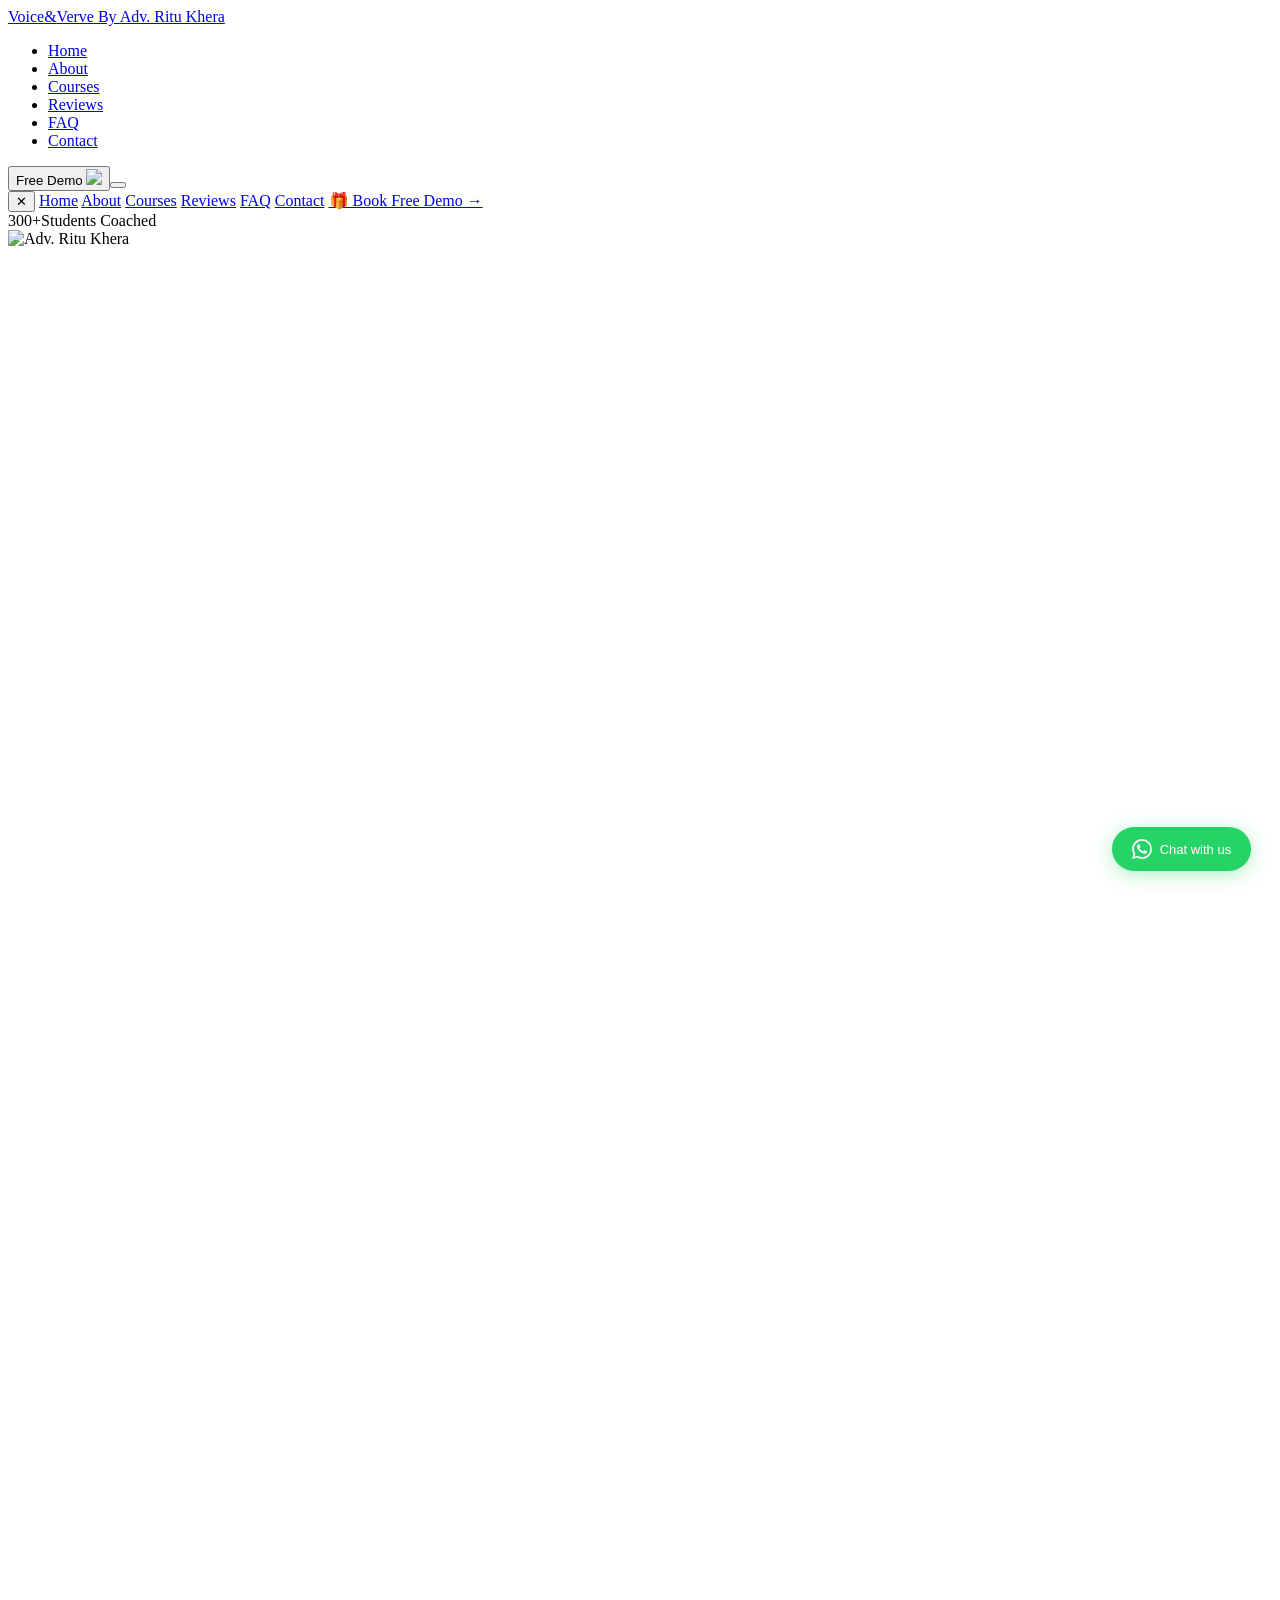
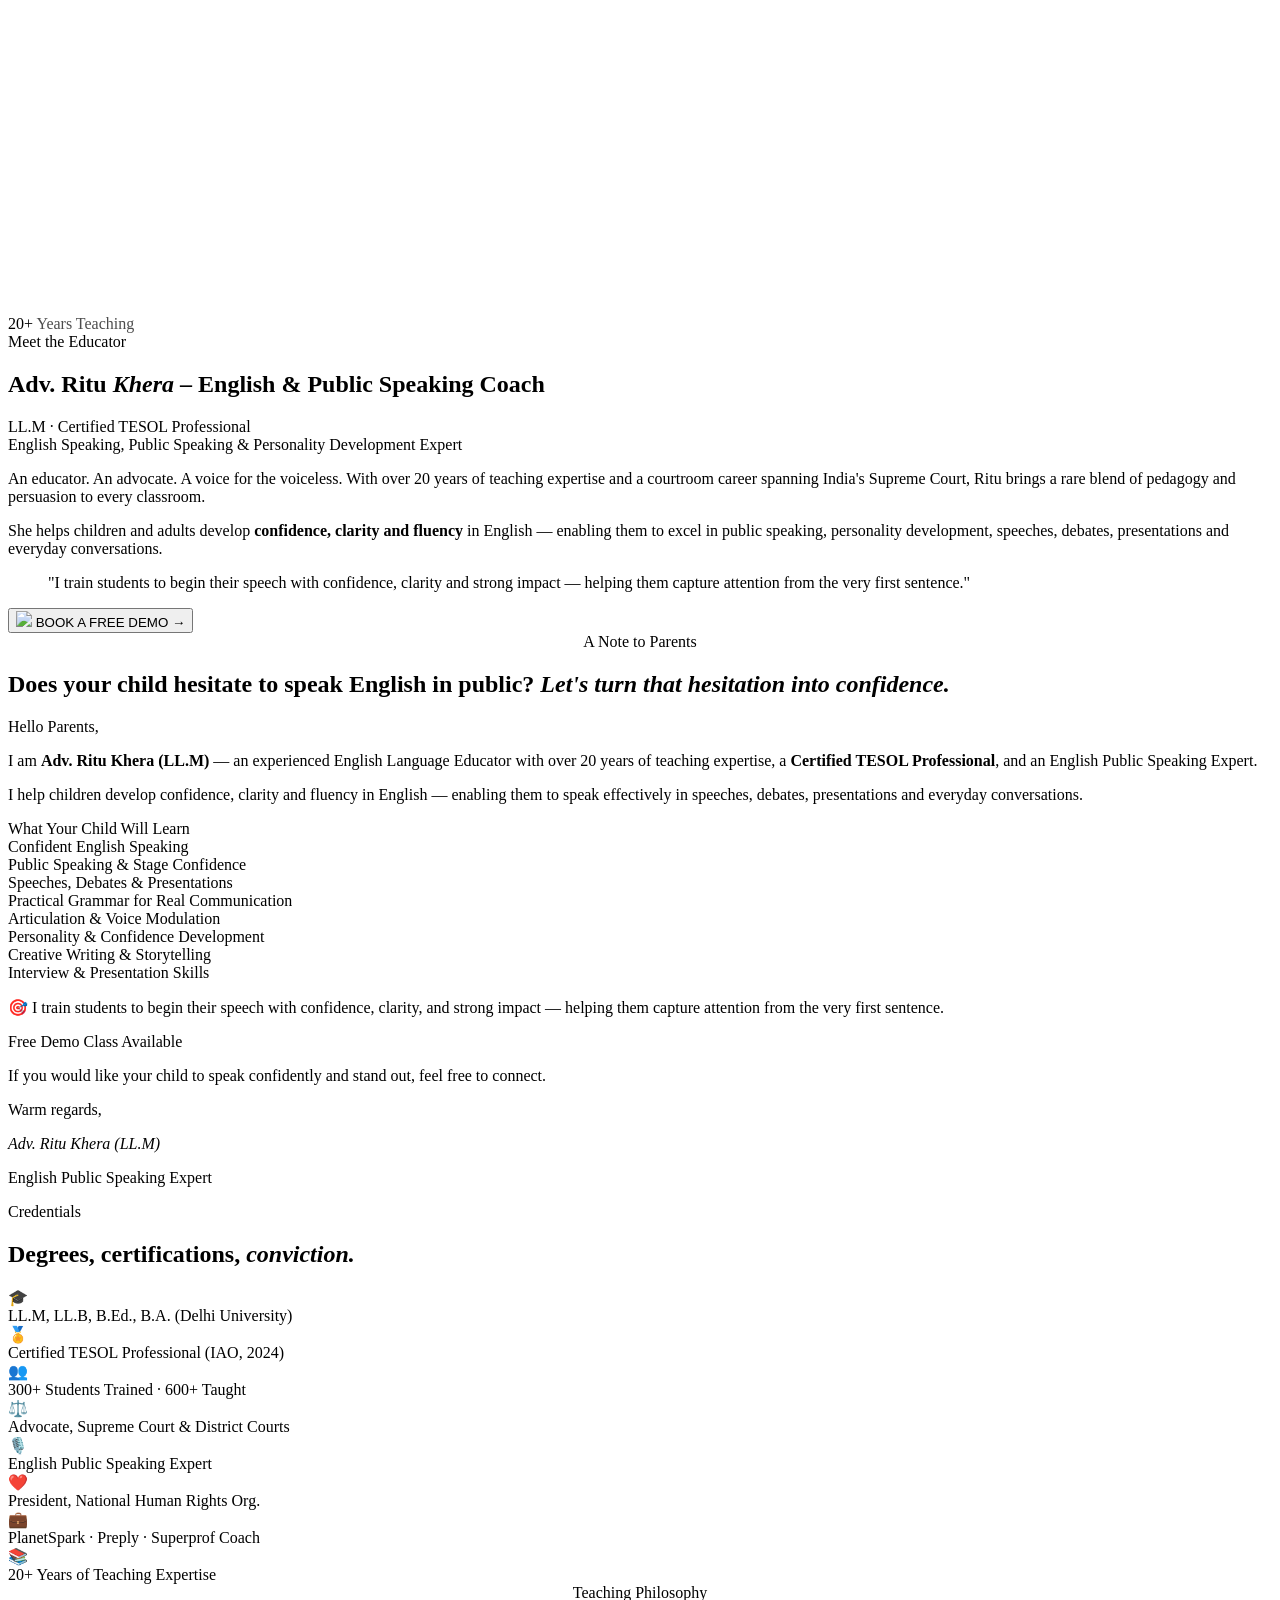
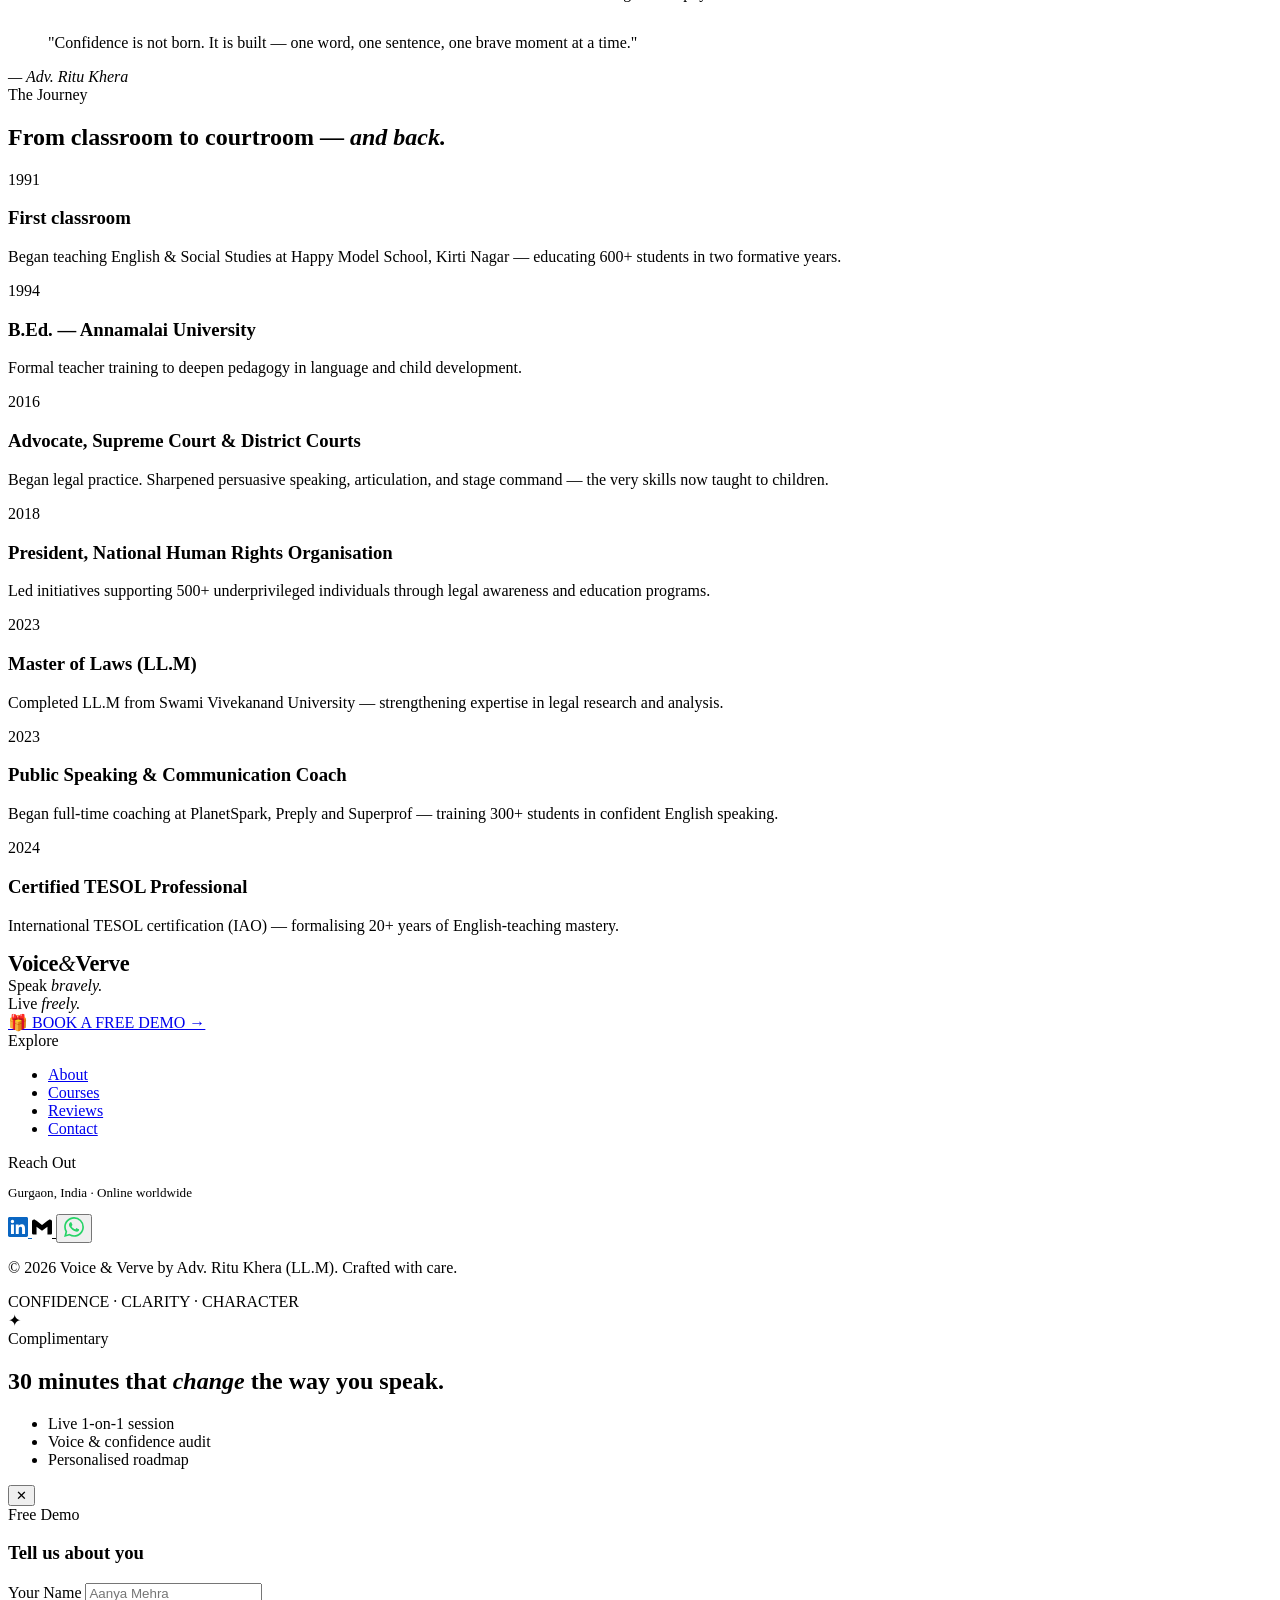
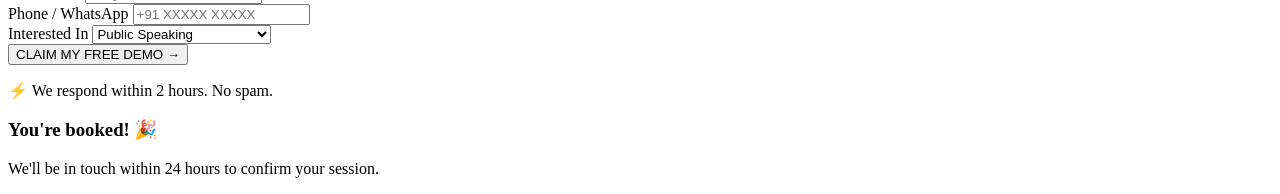
==== commit 62ddd8c4: "Add files via upload" ====
--- a/about.html
+++ b/about.html
@@ -13,11 +13,11 @@
 <meta property="og:url" content="https://voiceandverve.in/about.html"/>
 <meta property="og:title" content="About Adv. Ritu Khera – TESOL English Coach | Voice &amp; Verve"/>
 <meta property="og:description" content="Meet Adv. Ritu Khera — TESOL certified, Supreme Court Advocate, 20+ years teaching. Founder of Voice &amp; Verve. English &amp; public speaking coach."/>
-<meta property="og:image" content="https://voiceandverve.in/og_image.webp"/>
+<meta property="og:image" content="https://voiceandverve.in/Images/og_image.webp"/>
 <meta property="og:image:width" content="1200"/>
 <meta property="og:image:height" content="630"/>
 <meta property="og:image:type" content="image/webp"/>
-<meta name="twitter:image" content="https://voiceandverve.in/og_image.webp"/>
+<meta name="twitter:image" content="https://voiceandverve.in/Images/og_image.webp"/>
 <meta property="og:locale" content="en_IN"/>
 <meta property="og:site_name" content="Voice &amp; Verve"/>
 <meta name="twitter:card" content="summary_large_image"/>
@@ -44,8 +44,8 @@
 <link rel="preconnect" href="https://fonts.gstatic.com" crossorigin/>
 <link rel="preload" href="https://fonts.googleapis.com/css2?family=Playfair+Display:ital,wght@0,400;0,500;0,600;0,700;1,400;1,500;1,600;1,700&family=DM+Sans:ital,wght@0,300;0,400;0,500;0,600;1,300;1,400&family=Cormorant+Garamond:ital,wght@0,400;0,500;0,600;1,400;1,500;1,600&display=swap" as="style" onload="this.onload=null;this.rel='stylesheet'"/>
 <noscript><link href="https://fonts.googleapis.com/css2?family=Playfair+Display:ital,wght@0,400;0,500;0,600;0,700;1,400;1,500;1,600;1,700&family=DM+Sans:ital,wght@0,300;0,400;0,500;0,600;1,300;1,400&family=Cormorant+Garamond:ital,wght@0,400;0,500;0,600;1,400;1,500;1,600&display=swap" rel="stylesheet"/></noscript>
-<link rel="preload" as="image" href="ritu.webp" fetchpriority="high" type="image/webp"/>
-<link rel="stylesheet" href="style.css"/>
+<link rel="preload" as="image" href=images/ritu.jpg" fetchpriority="high" type="image/webp"/>
+<link rel="stylesheet" href="css/style.css"/>
 <script type="application/ld+json">
 {
   "@context": "https://schema.org",
@@ -57,7 +57,7 @@
       "jobTitle": "English Speaking, Public Speaking & Personality Development Coach",
       "description": "TESOL certified English educator, Supreme Court Advocate (LL.M), and personality development coach with 20+ years of teaching experience. Founder of Voice & Verve, Gurgaon.",
       "url": "https://voiceandverve.in/about.html",
-      "image": "https://voiceandverve.in/ritu.webp",
+      "image": "https://voiceandverve.in/Images/ritu.jpg",
       "alumniOf": [
         {"@type": "CollegeOrUniversity", "name": "Delhi University"},
         {"@type": "CollegeOrUniversity", "name": "Swami Vivekanand University"}
@@ -102,7 +102,7 @@
     <li><a href="/faq.html" >FAQ</a></li>
     <li><a href="/contact.html" >Contact</a></li>
   </ul>
-  <button class="nav-cta" onclick="openModal()">Free Demo ↗</button>
+  <button class="nav-cta" onclick="openModal()">Free Demo <img src="Images/video-camera.svg" width=24 style="width:24px"</button>
   <button class="burger" onclick="toggleMobileMenu()" aria-label="Menu">
     <span></span><span></span><span></span>
   </button>
@@ -128,11 +128,11 @@
         ══════════════════════════════════════════════════
         HOW TO ADD YOUR PHOTO HERE:
         Replace the <div class="placeholder-img"> with:
-        <img src="ritu-about.jpg" alt="Adv. Ritu Khera" style="height:640px;width:100%;object-fit:cover"/>
+        <img src="images/ritu-about.jpg" alt="Adv. Ritu Khera" style="height:640px;width:100%;object-fit:cover"/>
         Use a 3:4 portrait crop. JPG/WebP preferred.
         ══════════════════════════════════════════════════
       -->
-      <img src="ritu.webp" alt="Adv. Ritu Khera" width="600" height="800" fetchpriority="high" style="width:100%;height:auto;object-fit:contain;object-position:top center;display:block;background:var(--navy2)"/>
+      <img src="images/ritu.jpg" alt="Adv. Ritu Khera" width="600" height="800" fetchpriority="high" style="width:100%;height:auto;object-fit:contain;object-position:top center;display:block;background:var(--navy2)"/>
       <div class="about-badge" style="bottom:0;left:0;right:auto;top:auto;background:var(--gold)">
         <span class="num" style="color:#000">20+</span>
         <span class="lbl" style="color:rgba(0,0,0,0.7)">Years Teaching</span>
@@ -145,14 +145,14 @@
       <p>An educator. An advocate. A voice for the voiceless. With over <span class="hl">20 years of teaching expertise</span> and a courtroom career spanning India's Supreme Court, Ritu brings a rare blend of pedagogy and persuasion to every classroom.</p>
       <p>She helps children and adults develop <strong>confidence, clarity and fluency</strong> in English — enabling them to excel in public speaking, personality development, speeches, debates, presentations and everyday conversations.</p>
       <blockquote>"I train students to begin their speech with confidence, clarity and strong impact — helping them capture attention from the very first sentence."</blockquote>
-      <button class="btn-gold mt2" onclick="openModal()">🎁 BOOK A FREE DEMO →</button>
+      <button class="btn-gold mt2" onclick="openModal()"><img src="Images/gift.svg" width="20" style="width:20px"> BOOK A FREE DEMO →</button>
     </div>
   </section>
 
   <section class="parent-letter">
     <div class="inner">
       <div class="section-label" style="text-align:center">A Note to Parents</div>
-      <h2 class="reveal">Does your child hesitate to speak English in public?<br><em>Let's turn that hesitation into confidence.</em></h2>
+      <h2 class="reveal">Does your child hesitate to speak English in public? <em>Let's turn that hesitation into confidence.</em></h2>
       <div class="mt3 reveal">
         <p>Hello Parents,</p>
         <p>I am <strong>Adv. Ritu Khera (LL.M)</strong> — an experienced English Language Educator with over <span class="text-gold">20 years of teaching expertise</span>, a <strong>Certified TESOL Professional</strong>, and an English Public Speaking Expert.</p>
@@ -317,7 +317,7 @@
 
 
 
-<script src="script.js" defer></script>
+<script src="scripts/script.js" defer></script>
 <!-- WHATSAPP FLOAT -->
 <button onclick="window.open('https://wa.me/919217378595','_blank')" aria-label="Chat on WhatsApp"
    style="position:fixed;bottom:1.8rem;right:1.8rem;z-index:999;background:#25D366;border:none;border-radius:50px;display:flex;align-items:center;gap:8px;padding:12px 20px;cursor:pointer;box-shadow:0 4px 20px rgba(37,211,102,0.35);transition:transform 0.2s,box-shadow 0.2s"
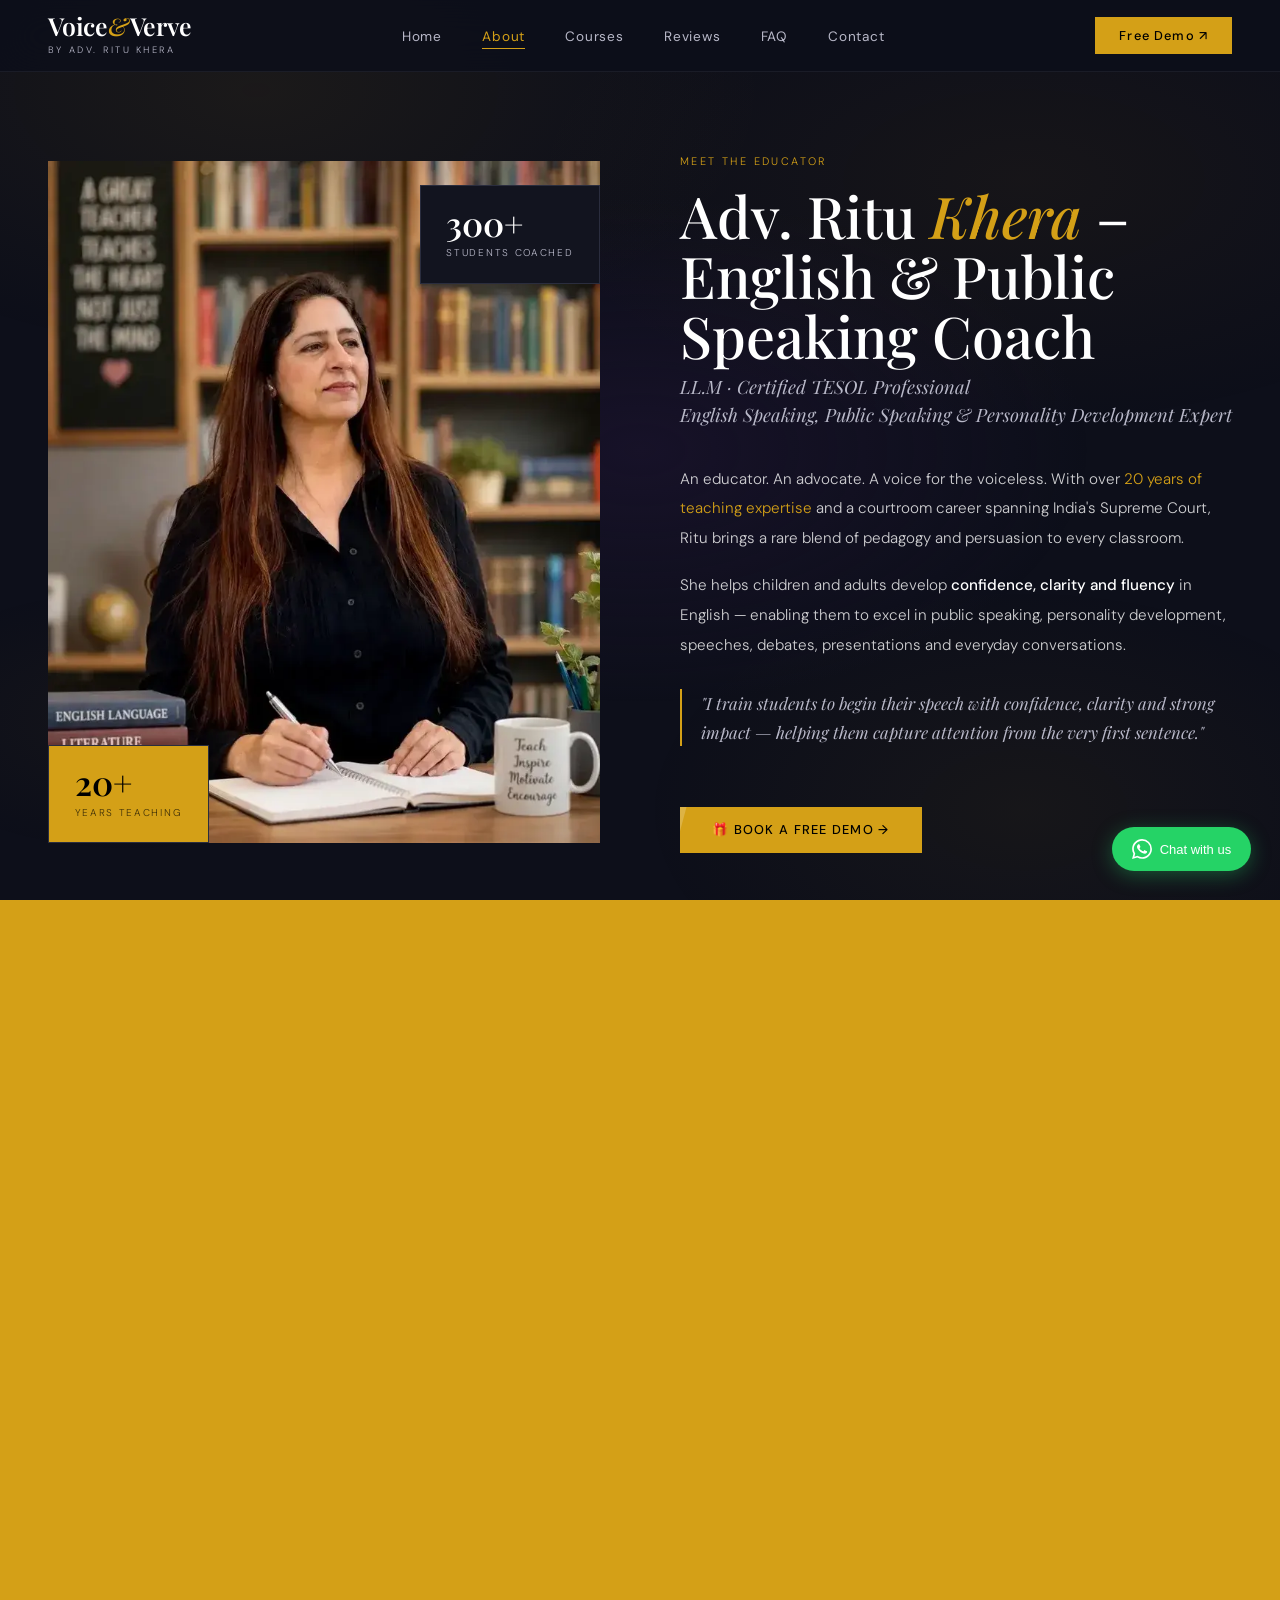
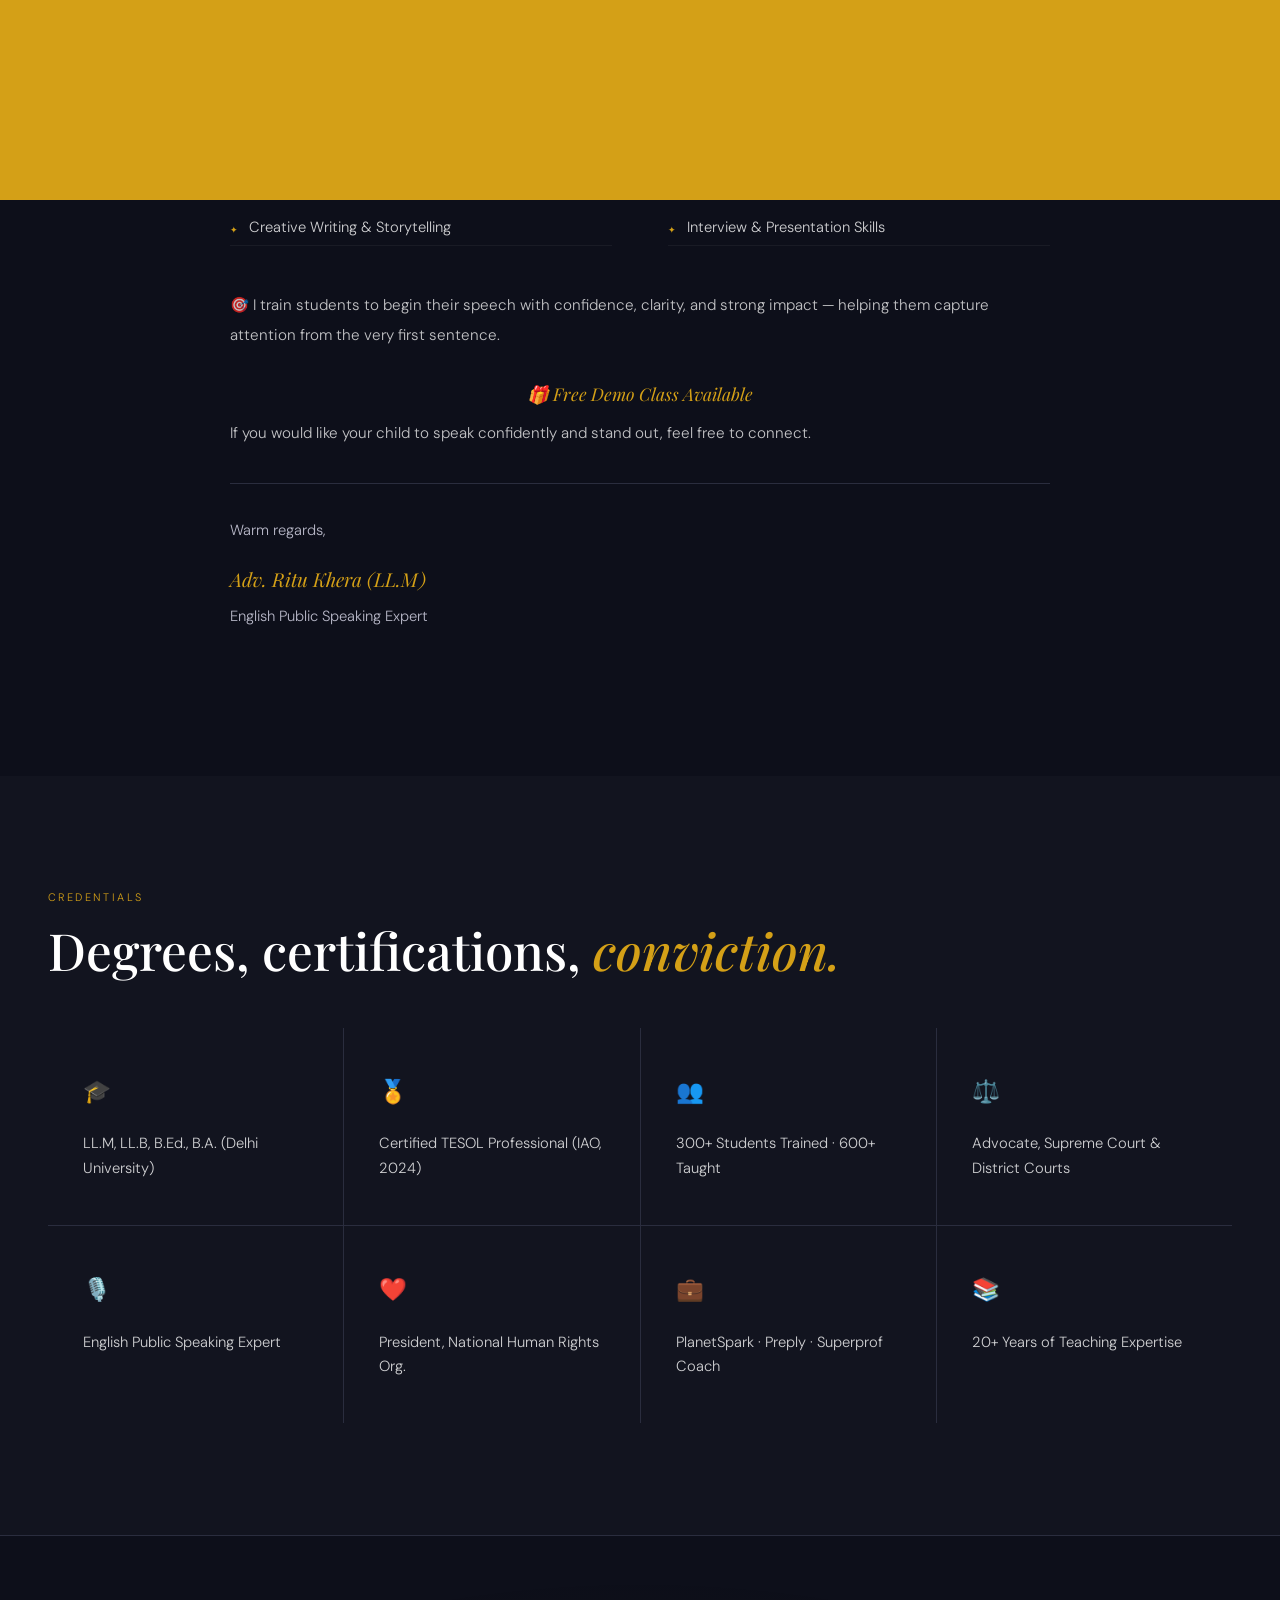
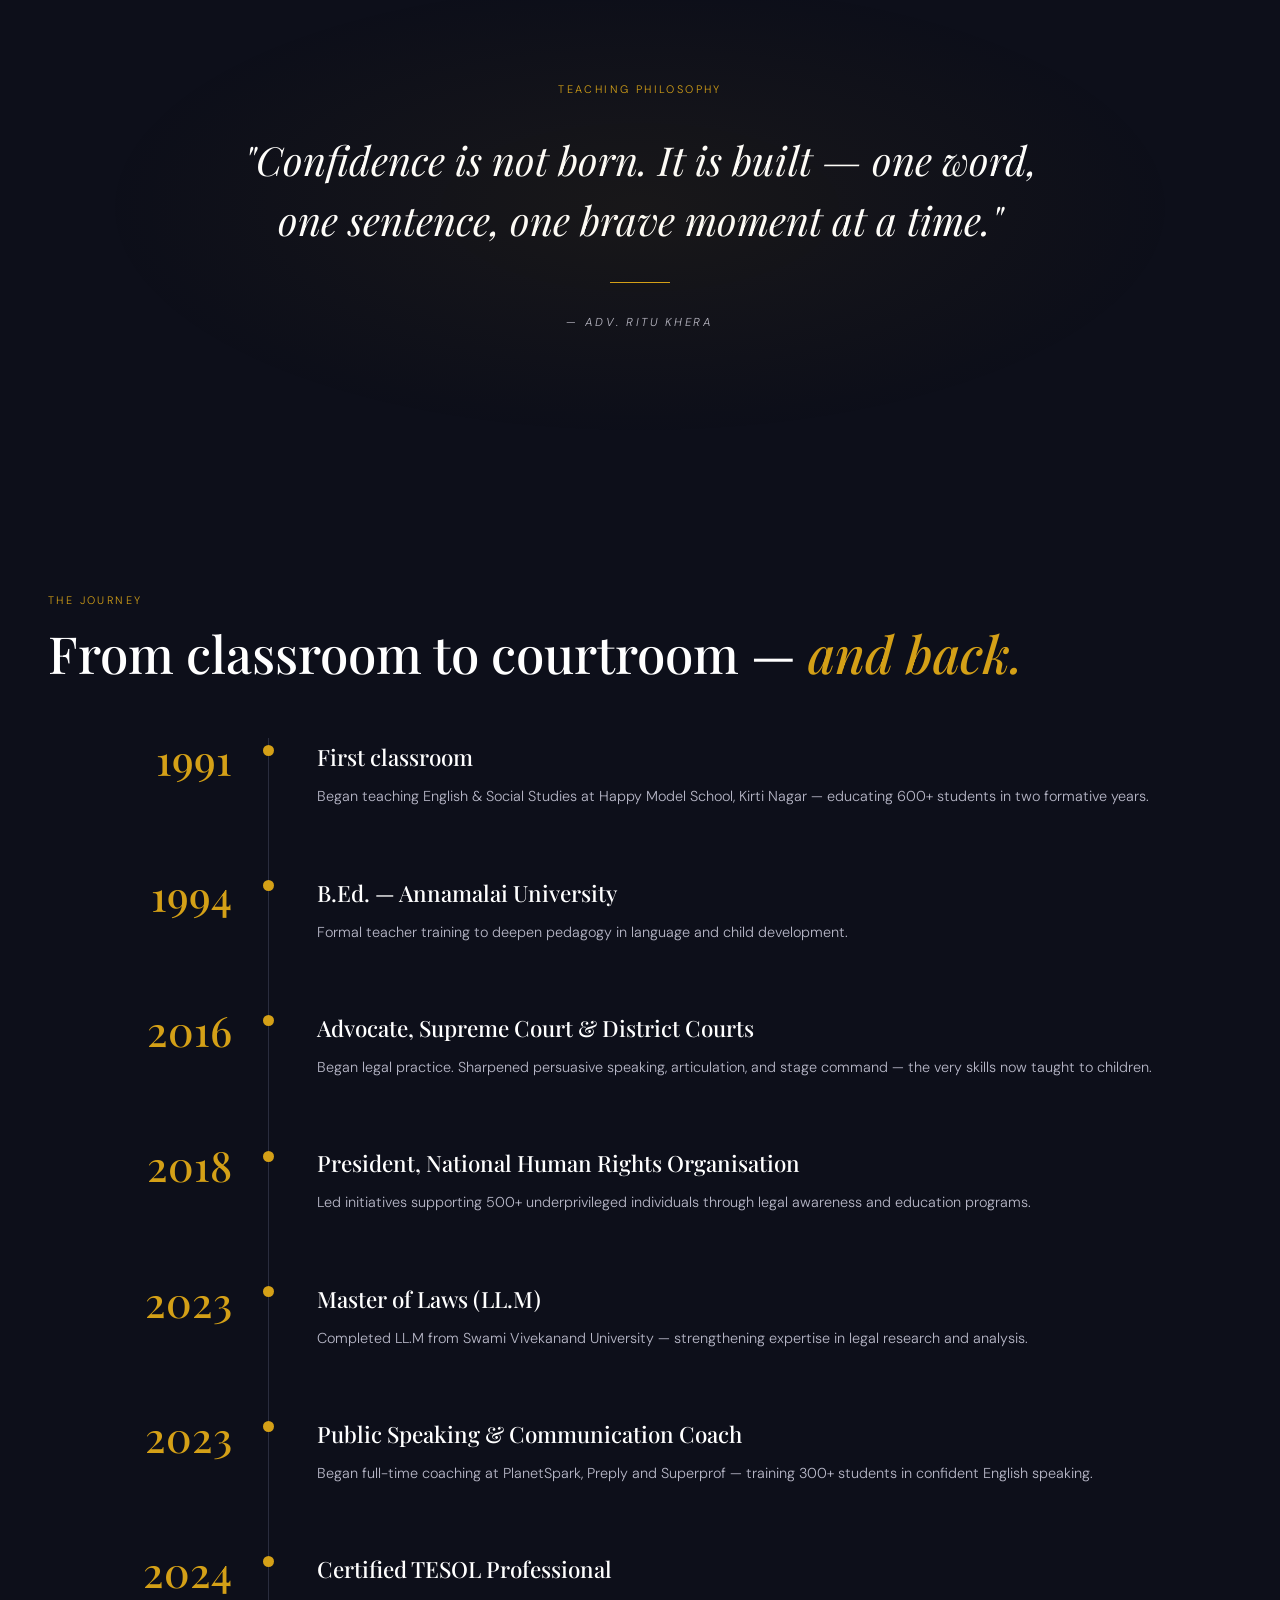
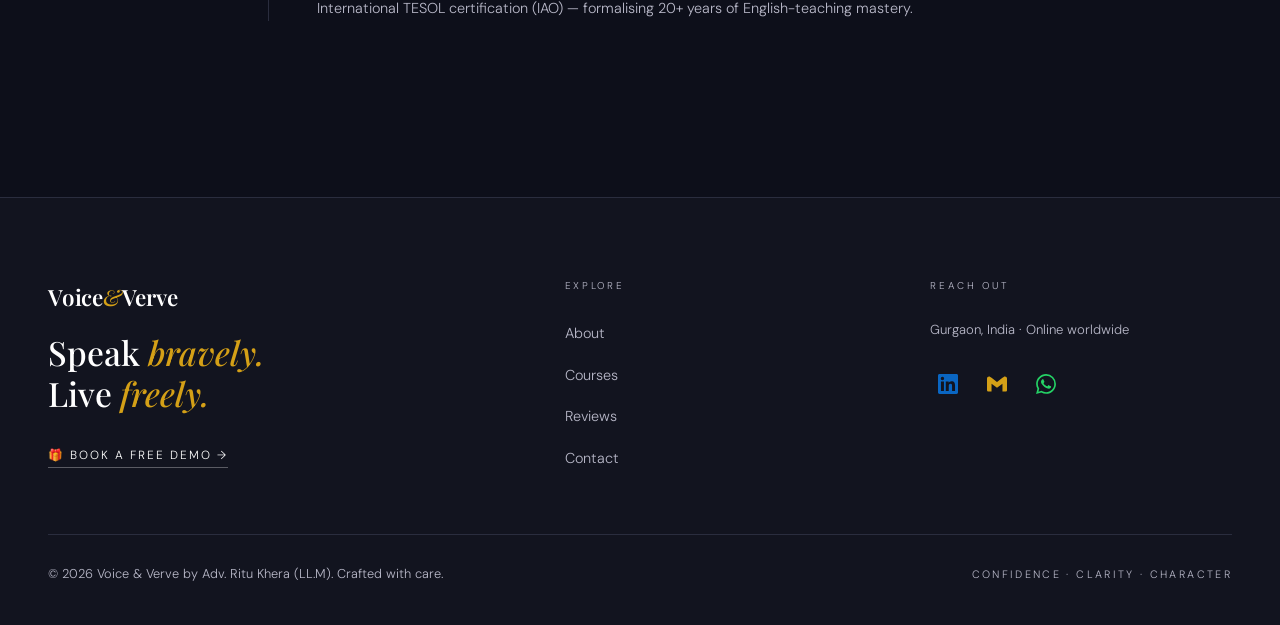
==== commit d07fdbc3: "Add files via upload" ====
--- a/about.html
+++ b/about.html
@@ -13,11 +13,11 @@
 <meta property="og:url" content="https://voiceandverve.in/about.html"/>
 <meta property="og:title" content="About Adv. Ritu Khera – TESOL English Coach | Voice &amp; Verve"/>
 <meta property="og:description" content="Meet Adv. Ritu Khera — TESOL certified, Supreme Court Advocate, 20+ years teaching. Founder of Voice &amp; Verve. English &amp; public speaking coach."/>
-<meta property="og:image" content="https://voiceandverve.in/Images/og_image.webp"/>
+<meta property="og:image" content="https://voiceandverve.in/og_image.webp"/>
 <meta property="og:image:width" content="1200"/>
 <meta property="og:image:height" content="630"/>
 <meta property="og:image:type" content="image/webp"/>
-<meta name="twitter:image" content="https://voiceandverve.in/Images/og_image.webp"/>
+<meta name="twitter:image" content="https://voiceandverve.in/og_image.webp"/>
 <meta property="og:locale" content="en_IN"/>
 <meta property="og:site_name" content="Voice &amp; Verve"/>
 <meta name="twitter:card" content="summary_large_image"/>
@@ -44,8 +44,8 @@
 <link rel="preconnect" href="https://fonts.gstatic.com" crossorigin/>
 <link rel="preload" href="https://fonts.googleapis.com/css2?family=Playfair+Display:ital,wght@0,400;0,500;0,600;0,700;1,400;1,500;1,600;1,700&family=DM+Sans:ital,wght@0,300;0,400;0,500;0,600;1,300;1,400&family=Cormorant+Garamond:ital,wght@0,400;0,500;0,600;1,400;1,500;1,600&display=swap" as="style" onload="this.onload=null;this.rel='stylesheet'"/>
 <noscript><link href="https://fonts.googleapis.com/css2?family=Playfair+Display:ital,wght@0,400;0,500;0,600;0,700;1,400;1,500;1,600;1,700&family=DM+Sans:ital,wght@0,300;0,400;0,500;0,600;1,300;1,400&family=Cormorant+Garamond:ital,wght@0,400;0,500;0,600;1,400;1,500;1,600&display=swap" rel="stylesheet"/></noscript>
-<link rel="preload" as="image" href=images/ritu.jpg" fetchpriority="high" type="image/webp"/>
-<link rel="stylesheet" href="css/style.css"/>
+<link rel="preload" as="image" href="ritu.webp" fetchpriority="high" type="image/webp"/>
+<link rel="stylesheet" href="style.css"/>
 <script type="application/ld+json">
 {
   "@context": "https://schema.org",
@@ -57,7 +57,7 @@
       "jobTitle": "English Speaking, Public Speaking & Personality Development Coach",
       "description": "TESOL certified English educator, Supreme Court Advocate (LL.M), and personality development coach with 20+ years of teaching experience. Founder of Voice & Verve, Gurgaon.",
       "url": "https://voiceandverve.in/about.html",
-      "image": "https://voiceandverve.in/Images/ritu.jpg",
+      "image": "https://voiceandverve.in/ritu.webp",
       "alumniOf": [
         {"@type": "CollegeOrUniversity", "name": "Delhi University"},
         {"@type": "CollegeOrUniversity", "name": "Swami Vivekanand University"}
@@ -102,7 +102,7 @@
     <li><a href="/faq.html" >FAQ</a></li>
     <li><a href="/contact.html" >Contact</a></li>
   </ul>
-  <button class="nav-cta" onclick="openModal()">Free Demo <img src="Images/video-camera.svg" width=24 style="width:24px"</button>
+  <button class="nav-cta" onclick="openModal()">Free Demo ↗</button>
   <button class="burger" onclick="toggleMobileMenu()" aria-label="Menu">
     <span></span><span></span><span></span>
   </button>
@@ -128,11 +128,11 @@
         ══════════════════════════════════════════════════
         HOW TO ADD YOUR PHOTO HERE:
         Replace the <div class="placeholder-img"> with:
-        <img src="images/ritu-about.jpg" alt="Adv. Ritu Khera" style="height:640px;width:100%;object-fit:cover"/>
+        <img src="ritu-about.jpg" alt="Adv. Ritu Khera" style="height:640px;width:100%;object-fit:cover"/>
         Use a 3:4 portrait crop. JPG/WebP preferred.
         ══════════════════════════════════════════════════
       -->
-      <img src="images/ritu.jpg" alt="Adv. Ritu Khera" width="600" height="800" fetchpriority="high" style="width:100%;height:auto;object-fit:contain;object-position:top center;display:block;background:var(--navy2)"/>
+      <img src="ritu.webp" alt="Adv. Ritu Khera" width="600" height="800" fetchpriority="high" style="width:100%;height:auto;object-fit:contain;object-position:top center;display:block;background:var(--navy2)"/>
       <div class="about-badge" style="bottom:0;left:0;right:auto;top:auto;background:var(--gold)">
         <span class="num" style="color:#000">20+</span>
         <span class="lbl" style="color:rgba(0,0,0,0.7)">Years Teaching</span>
@@ -145,14 +145,14 @@
       <p>An educator. An advocate. A voice for the voiceless. With over <span class="hl">20 years of teaching expertise</span> and a courtroom career spanning India's Supreme Court, Ritu brings a rare blend of pedagogy and persuasion to every classroom.</p>
       <p>She helps children and adults develop <strong>confidence, clarity and fluency</strong> in English — enabling them to excel in public speaking, personality development, speeches, debates, presentations and everyday conversations.</p>
       <blockquote>"I train students to begin their speech with confidence, clarity and strong impact — helping them capture attention from the very first sentence."</blockquote>
-      <button class="btn-gold mt2" onclick="openModal()"><img src="Images/gift.svg" width="20" style="width:20px"> BOOK A FREE DEMO →</button>
+      <button class="btn-gold mt2" onclick="openModal()">🎁 BOOK A FREE DEMO →</button>
     </div>
   </section>
 
   <section class="parent-letter">
     <div class="inner">
       <div class="section-label" style="text-align:center">A Note to Parents</div>
-      <h2 class="reveal">Does your child hesitate to speak English in public? <em>Let's turn that hesitation into confidence.</em></h2>
+      <h2 class="reveal">Does your child hesitate to speak English in public?<br><em>Let's turn that hesitation into confidence.</em></h2>
       <div class="mt3 reveal">
         <p>Hello Parents,</p>
         <p>I am <strong>Adv. Ritu Khera (LL.M)</strong> — an experienced English Language Educator with over <span class="text-gold">20 years of teaching expertise</span>, a <strong>Certified TESOL Professional</strong>, and an English Public Speaking Expert.</p>
@@ -317,7 +317,7 @@
 
 
 
-<script src="scripts/script.js" defer></script>
+<script src="script.js" defer></script>
 <!-- WHATSAPP FLOAT -->
 <button onclick="window.open('https://wa.me/919217378595','_blank')" aria-label="Chat on WhatsApp"
    style="position:fixed;bottom:1.8rem;right:1.8rem;z-index:999;background:#25D366;border:none;border-radius:50px;display:flex;align-items:center;gap:8px;padding:12px 20px;cursor:pointer;box-shadow:0 4px 20px rgba(37,211,102,0.35);transition:transform 0.2s,box-shadow 0.2s"
--- a/style.css
+++ b/style.css
@@ -0,0 +1 @@
+*,*::before,*::after{box-sizing:border-box;margin:0;padding:0}:root{--navy:#0d0f1a;--navy2:#12141f;--navy3:#1a1d2e;--gold:#d4a017;--gold2:#e8b42a;--gold3:rgba(212,160,23,0.12);--white:#ffffff;--muted:#b8b8c8;--border:#2a2d3e;--serif:'Playfair Display',serif;--sans:'DM Sans',sans-serif;}html{scroll-behavior:smooth}body{background:var(--navy);color:var(--white);font-family:var(--sans);font-weight:300;line-height:1.7;overflow-x:hidden;cursor:auto}main{padding-top:72px}.page-gradient-bg{position:fixed;inset:0;z-index:-1;pointer-events:none;overflow:hidden}.page-gradient-bg::before{content:'';position:absolute;inset:0;background:radial-gradient(ellipse 80% 60% at 20% 10%,rgba(212,160,23,0.07) 0%,transparent 50%),radial-gradient(ellipse 60% 50% at 80% 90%,rgba(212,160,23,0.05) 0%,transparent 50%),radial-gradient(ellipse 50% 40% at 50% 50%,rgba(30,20,50,0.6) 0%,transparent 70%);animation:gradientShift 12s ease-in-out infinite alternate;}.page-gradient-bg::after{content:'';position:absolute;inset:0;background:radial-gradient(ellipse 70% 50% at 80% 20%,rgba(180,120,10,0.06) 0%,transparent 55%),radial-gradient(ellipse 40% 30% at 10% 80%,rgba(212,160,23,0.04) 0%,transparent 50%);animation:gradientShift2 15s ease-in-out infinite alternate;}@keyframes gradientShift{0%{opacity:0.8;transform:scale(1) translate(0,0)}50%{opacity:1;transform:scale(1.05) translate(1%,-1%)}100%{opacity:0.9;transform:scale(1.02) translate(-1%,1%)}}@keyframes gradientShift2{0%{opacity:1;transform:scale(1.02) translate(0,0)}100%{opacity:0.7;transform:scale(1) translate(2%,2%)}}.hero-word-scroller{display:inline-block;overflow:hidden;vertical-align:bottom;height:1.15em;position:relative;min-width:220px}.hero-word-track{display:flex;flex-direction:column;animation:wordScroll 8s cubic-bezier(0.76,0,0.24,1) infinite}.hero-word-track span{display:block;color:var(--gold);font-style:italic;line-height:1.15;white-space:nowrap}@keyframes wordScroll{0%,18%{transform:translateY(0)}25%,43%{transform:translateY(-1.15em)}50%,68%{transform:translateY(-2.3em)}75%,93%{transform:translateY(-3.45em)}100%{transform:translateY(-4.6em)}}.course-img-placeholder{width:100%;height:100%;min-height:360px;background:linear-gradient(110deg,#12141f 30%,#1e2035 50%,#12141f 70%);background-size:200% 100%;animation:shimmer 2.2s linear infinite;position:relative;display:flex;align-items:center;justify-content:center;flex-direction:column;gap:1rem;overflow:hidden;}.course-img-placeholder::before{content:'';position:absolute;inset:0;background:linear-gradient(135deg,rgba(212,160,23,0.08) 0%,transparent 50%,rgba(212,160,23,0.04) 100%);animation:placeholderGlow 3s ease-in-out infinite alternate;}@keyframes shimmer{0%{background-position:200% 0}100%{background-position:-200% 0}}@keyframes placeholderGlow{0%{opacity:0.4}100%{opacity:1}}.course-img-placeholder .img-icon{font-size:2.8rem;opacity:0.35;animation:iconFloat 3s ease-in-out infinite}.course-img-placeholder .img-label{font-family:var(--sans);font-size:0.68rem;letter-spacing:0.22em;text-transform:uppercase;color:rgba(212,160,23,0.4)}@keyframes iconFloat{0%,100%{transform:translateY(0)}50%{transform:translateY(-8px)}}.course-img-placeholder .img-corner{position:absolute;width:60px;height:60px;border-color:rgba(212,160,23,0.2);border-style:solid}.course-img-placeholder .img-corner.tl{top:20px;left:20px;border-width:1px 0 0 1px}.course-img-placeholder .img-corner.br{bottom:20px;right:20px;border-width:0 1px 1px 0}.hero-placeholder{width:100%;height:600px;background:linear-gradient(110deg,#12141f 30%,#1e2035 50%,#12141f 70%);background-size:200% 100%;animation:shimmer 2.5s linear infinite;position:relative;display:flex;align-items:center;justify-content:center;flex-direction:column;gap:1rem;overflow:hidden;}.hero-placeholder::before{content:'';position:absolute;inset:0;background:radial-gradient(ellipse at center,rgba(212,160,23,0.07) 0%,transparent 70%)}.hero-placeholder .img-icon{font-size:3.5rem;opacity:0.25;animation:iconFloat 4s ease-in-out infinite}.hero-placeholder .img-label{font-family:var(--sans);font-size:0.65rem;letter-spacing:0.22em;text-transform:uppercase;color:rgba(212,160,23,0.3)}.hero-placeholder .img-corner{position:absolute;width:80px;height:80px;border-color:rgba(212,160,23,0.15);border-style:solid}.hero-placeholder .img-corner.tl{top:24px;left:24px;border-width:1px 0 0 1px}.hero-placeholder .img-corner.tr{top:24px;right:24px;border-width:1px 1px 0 0}.hero-placeholder .img-corner.bl{bottom:24px;left:24px;border-width:0 0 1px 1px}.hero-placeholder .img-corner.br{bottom:24px;right:24px;border-width:0 1px 1px 0}.social-icon-btn{display:inline-flex;align-items:center;justify-content:center;width:36px;height:36px;border:none;text-decoration:none;transition:color 0.2s;color:var(--muted);background:none}.social-icon-btn:hover{color:var(--gold)}.social-icon-btn svg{width:18px;height:18px;fill:currentColor}.about-placeholder{width:100%;height:640px;background:linear-gradient(110deg,#12141f 30%,#1e2035 50%,#12141f 70%);background-size:200% 100%;animation:shimmer 2.8s linear infinite;position:relative;display:flex;align-items:center;justify-content:center;flex-direction:column;gap:1rem;overflow:hidden;}.about-placeholder::before{content:'';position:absolute;inset:0;background:radial-gradient(ellipse at 40% 60%,rgba(212,160,23,0.06) 0%,transparent 60%)}.about-placeholder .img-icon{font-size:3rem;opacity:0.28;animation:iconFloat 3.5s ease-in-out infinite}.about-placeholder .img-label{font-family:var(--sans);font-size:0.65rem;letter-spacing:0.22em;text-transform:uppercase;color:rgba(212,160,23,0.32)}.about-placeholder .img-corner{position:absolute;width:70px;height:70px;border-color:rgba(212,160,23,0.18);border-style:solid}.about-placeholder .img-corner.tl{top:24px;left:24px;border-width:1px 0 0 1px}.about-placeholder .img-corner.br{bottom:24px;right:24px;border-width:0 1px 1px 0}.page-transition{position:fixed;inset:0;background:var(--gold);z-index:5000;transform:translateY(100%);pointer-events:none}.page-transition.enter{animation:ptEnter 0.5s cubic-bezier(0.77,0,0.18,1) forwards}.page-transition.exit{animation:ptExit 0.5s cubic-bezier(0.77,0,0.18,1) forwards}@keyframes ptEnter{0%{transform:translateY(100%)}100%{transform:translateY(0%)}}@keyframes ptExit{0%{transform:translateY(0%)}100%{transform:translateY(-100%)}}nav{position:fixed;top:0;left:0;right:0;z-index:100;display:flex;align-items:center;justify-content:space-between;padding:0 3rem;height:72px;background:rgba(13,15,26,0.9);backdrop-filter:blur(20px);border-bottom:1px solid rgba(255,255,255,0.06);transition:background 0.3s}nav.scrolled{background:rgba(13,15,26,0.98)}.logo{display:flex;flex-direction:column;gap:2px;text-decoration:none}.logo-name{font-family:var(--serif);font-size:1.55rem;font-weight:600;color:var(--white);letter-spacing:-0.01em;transition:color 0.2s;line-height:1.1}.logo-name .amp{color:var(--gold);font-style:italic;font-weight:500;margin:0 0.02em}.logo-sub{font-family:var(--sans);font-size:0.58rem;letter-spacing:0.25em;color:var(--muted);text-transform:uppercase;margin-top:1px}.nav-links{display:flex;gap:2.5rem;list-style:none}.nav-links a{font-family:var(--sans);font-size:0.85rem;font-weight:400;color:var(--muted);text-decoration:none;letter-spacing:0.06em;transition:color 0.2s;position:relative}.nav-links a::after{content:'';position:absolute;bottom:-4px;left:0;right:0;height:1px;background:var(--gold);transform:scaleX(0);transition:transform 0.3s cubic-bezier(0.25,0.46,0.45,0.94)}.nav-links a:hover,.nav-links a.active{color:var(--gold)}.nav-links a:hover::after,.nav-links a.active::after{transform:scaleX(1)}.nav-cta{background:var(--gold);color:#000;border:none;padding:0.65rem 1.5rem;font-family:var(--sans);font-size:0.8rem;font-weight:500;letter-spacing:0.09em;cursor:pointer;display:flex;align-items:center;gap:0.5rem;transition:background 0.2s,transform 0.2s,box-shadow 0.2s}.nav-cta:hover{background:var(--gold2);transform:translateY(-1px);box-shadow:0 8px 24px rgba(212,160,23,0.3)}.burger{display:none;flex-direction:column;gap:5px;cursor:pointer;background:none;border:none;padding:4px}.burger span{display:block;width:22px;height:1.5px;background:var(--white);transition:transform 0.3s,opacity 0.3s}.page{display:none;padding-top:72px;opacity:0}.page.active{display:block}.page.visible{opacity:1;transition:opacity 0.4s ease}.reveal{opacity:0;transform:translateY(30px);transition:opacity 0.7s cubic-bezier(0.25,0.46,0.45,0.94),transform 0.7s cubic-bezier(0.25,0.46,0.45,0.94)}.reveal.revealed{opacity:1;transform:translateY(0)}.reveal-left{opacity:0;transform:translateX(-30px);transition:opacity 0.7s cubic-bezier(0.25,0.46,0.45,0.94),transform 0.7s cubic-bezier(0.25,0.46,0.45,0.94)}.reveal-left.revealed{opacity:1;transform:translateX(0)}.reveal-right{opacity:0;transform:translateX(30px);transition:opacity 0.7s cubic-bezier(0.25,0.46,0.45,0.94),transform 0.7s cubic-bezier(0.25,0.46,0.45,0.94)}.reveal-right.revealed{opacity:1;transform:translateX(0)}.reveal-delay-1{transition-delay:0.1s}.reveal-delay-2{transition-delay:0.2s}.reveal-delay-3{transition-delay:0.3s}.reveal-delay-4{transition-delay:0.4s}.hero{min-height:calc(100vh - 72px);display:grid;grid-template-columns:1fr 1fr;align-items:center;padding:4rem 3rem;gap:3rem;position:relative;overflow:hidden}.hero::before{content:'';position:absolute;inset:0;background:radial-gradient(ellipse at 70% 50%,rgba(212,160,23,0.05) 0%,transparent 60%);pointer-events:none}.particles{position:absolute;inset:0;pointer-events:none;overflow:hidden}.particle{position:absolute;width:2px;height:2px;background:var(--gold);border-radius:50%;opacity:0;animation:float var(--dur,8s) var(--delay,0s) infinite}@keyframes float{0%{opacity:0;transform:translateY(100vh) translateX(0)}10%{opacity:0.6}90%{opacity:0.2}100%{opacity:0;transform:translateY(-100px) translateX(var(--drift,20px))}}.hero-label{font-family:var(--sans);font-size:0.72rem;letter-spacing:0.22em;color:var(--gold);text-transform:uppercase;display:flex;align-items:center;gap:0.5rem;margin-bottom:1.5rem;animation:fadeSlideUp 0.8s 0.2s both}.hero-label::before{content:'✦';font-size:0.6rem;animation:spin 4s linear infinite}@keyframes spin{from{transform:rotate(0deg)}to{transform:rotate(360deg)}}.hero-h1{font-family:var(--serif);font-size:clamp(2.8rem,5vw,4.5rem);font-weight:500;line-height:1.08;margin-bottom:1.8rem;animation:fadeSlideUp 0.8s 0.35s both}.hero-h1 em{font-style:italic;color:var(--gold)}.hero-body{font-size:1rem;color:var(--muted);line-height:1.85;margin-bottom:2.2rem;max-width:480px;animation:fadeSlideUp 0.8s 0.5s both}.hero-body strong{color:var(--white);font-weight:400}.hero-body .hl{color:var(--gold)}.hero-btns{display:flex;align-items:center;gap:2rem;animation:fadeSlideUp 0.8s 0.65s both}@keyframes fadeSlideUp{from{opacity:0;transform:translateY(24px)}to{opacity:1;transform:translateY(0)}}.btn-gold{background:var(--gold);color:#000;border:none;padding:0.9rem 2rem;font-family:var(--sans);font-size:0.8rem;font-weight:500;letter-spacing:0.1em;cursor:pointer;display:inline-flex;align-items:center;gap:0.5rem;text-decoration:none;transition:background 0.25s,transform 0.25s,box-shadow 0.25s;position:relative;overflow:hidden}.btn-gold::after{content:'';position:absolute;inset:0;background:rgba(255,255,255,0.2);transform:translateX(-100%) skewX(-15deg);transition:transform 0.4s}.btn-gold:hover::after{transform:translateX(200%) skewX(-15deg)}.btn-gold:hover{background:var(--gold2);transform:translateY(-2px);box-shadow:0 12px 32px rgba(212,160,23,0.35)}.btn-ghost{color:var(--white);font-family:var(--sans);font-size:0.8rem;font-weight:400;letter-spacing:0.1em;text-decoration:none;display:flex;align-items:center;gap:0.4rem;border-bottom:1px solid rgba(255,255,255,0.3);padding-bottom:2px;transition:border-color 0.2s,color 0.2s}.btn-ghost:hover{border-color:var(--gold);color:var(--gold)}.hero-img-wrap{position:relative;animation:fadeSlideUp 0.8s 0.4s both}.hero-img-wrap img,.hero-img-wrap .placeholder-img{width:100%;height:auto;object-fit:contain;display:block;transition:transform 0.6s ease}.hero-img-wrap:hover img,.hero-img-wrap:hover .placeholder-img{transform:scale(1.02)}.hero-badge{position:absolute;bottom:1.5rem;right:1.5rem;background:var(--gold);padding:1.1rem 1.3rem;color:#000;animation:fadeSlideUp 0.8s 0.8s both}.hero-badge .num{font-family:var(--serif);font-size:2.2rem;font-weight:600;display:block;line-height:1}.hero-badge .lbl{font-family:var(--sans);font-size:0.6rem;letter-spacing:0.17em;text-transform:uppercase;display:block;margin-top:0.25rem}.hero-quote{position:absolute;top:1.5rem;left:-1rem;background:var(--navy2);border:1px solid var(--border);padding:0.9rem 1.1rem;font-family:var(--sans);font-size:0.78rem;color:var(--muted);max-width:180px;z-index:2;animation:fadeSlideUp 0.8s 0.9s both}.hero-quote::before{content:'"';font-family:var(--serif);font-size:1.4rem;color:var(--gold);display:block;line-height:1;margin-bottom:0.2rem}.marquee-wrap{background:var(--navy2);border-top:1px solid var(--border);border-bottom:1px solid var(--border);overflow:hidden;padding:1.3rem 0}.marquee-track{display:flex;gap:0;white-space:nowrap;animation:marquee 28s linear infinite}.marquee-track:hover{animation-play-state:paused}.marquee-item{font-family:var(--serif);font-size:1.2rem;font-style:italic;color:var(--muted);padding:0 2.5rem;display:flex;align-items:center;gap:1.5rem;transition:color 0.2s}.marquee-item:hover{color:var(--gold)}.marquee-item::after{content:'✦';color:var(--gold);font-style:normal;font-size:0.7rem}@keyframes marquee{0%{transform:translateX(0)}100%{transform:translateX(-50%)}}.stats{display:grid;grid-template-columns:repeat(4,1fr);border-top:1px solid var(--border);border-bottom:1px solid var(--border)}.stat{padding:3.5rem 2rem;border-right:1px solid var(--border);position:relative;overflow:hidden;transition:background 0.3s}.stat:last-child{border-right:none}.stat:hover{background:var(--navy2)}.stat::after{content:'';position:absolute;bottom:0;left:0;right:0;height:2px;background:var(--gold);transform:scaleX(0);transition:transform 0.4s cubic-bezier(0.25,0.46,0.45,0.94)}.stat:hover::after{transform:scaleX(1)}.stat-num{font-family:var(--serif);font-size:3.2rem;font-weight:500;color:var(--white);display:block;line-height:1;transition:color 0.3s}.stat:hover .stat-num{color:var(--gold)}.stat-label{font-family:var(--sans);font-size:0.68rem;letter-spacing:0.22em;color:var(--muted);text-transform:uppercase;margin-top:0.6rem;display:block}.section{padding:7rem 3rem}.section-label{font-family:var(--sans);font-size:0.68rem;letter-spacing:0.22em;color:var(--gold);text-transform:uppercase;margin-bottom:1rem}.section-h2{font-family:var(--serif);font-size:clamp(2.2rem,4vw,3.2rem);font-weight:500;line-height:1.12;margin-bottom:1.5rem}.section-h2 em{font-style:italic;color:var(--gold)}.section-top{display:flex;justify-content:space-between;align-items:flex-end;margin-bottom:3rem}.link-arrow{font-family:var(--sans);font-size:0.8rem;letter-spacing:0.1em;color:var(--white);text-decoration:none;border-bottom:1px solid rgba(255,255,255,0.4);padding-bottom:2px;display:flex;align-items:center;gap:0.4rem;transition:border-color 0.2s,color 0.2s}.link-arrow:hover{border-color:var(--gold);color:var(--gold)}.courses-grid{display:grid;grid-template-columns:1fr 1fr;gap:1px;background:var(--border)}.course-card{background:var(--navy2);cursor:pointer;transition:background 0.3s,transform 0.3s;position:relative;overflow:hidden;display:flex;flex-direction:column;color:var(--white);text-decoration:none}.course-card::before{content:'';position:absolute;inset:0;background:linear-gradient(135deg,rgba(212,160,23,0.06) 0%,transparent 60%);opacity:0;transition:opacity 0.3s;pointer-events:none;z-index:1}.course-card:hover{background:var(--navy3)}.course-card:hover::before{opacity:1}.course-card:hover .course-icon{transform:scale(1.2) rotate(-5deg)}.course-card-body{padding:3rem 3rem 2rem;position:relative;z-index:2;flex:1}.course-card-img{width:100%;height:280px;position:relative;overflow:hidden;flex-shrink:0}.course-card-img .card-img-placeholder{width:100%;height:100%;background:linear-gradient(110deg,#0d0f1a 30%,#171a2a 50%,#0d0f1a 70%);background-size:200% 100%;animation:shimmer 2.2s linear infinite;display:flex;align-items:center;justify-content:center;flex-direction:column;gap:0.5rem;position:relative;overflow:hidden;}.course-card-img .card-img-placeholder::before{content:'';position:absolute;inset:0;background:linear-gradient(135deg,rgba(212,160,23,0.07) 0%,transparent 60%);animation:placeholderGlow 3s ease-in-out infinite alternate}.course-card-img .card-img-placeholder .ph-icon{font-size:1.8rem;opacity:0.3;animation:iconFloat 3s ease-in-out infinite}.course-card-img .card-img-placeholder .ph-label{font-family:var(--sans);font-size:0.58rem;letter-spacing:0.2em;text-transform:uppercase;color:rgba(212,160,23,0.35)}.course-card-img .card-img-placeholder .ph-line{position:absolute;background:rgba(212,160,23,0.12)}.course-card-img .card-img-placeholder .ph-line.h{height:1px;left:16px;right:16px}.course-card-img .card-img-placeholder .ph-line.v{width:1px;top:16px;bottom:16px}.course-card-img .card-img-placeholder .ph-line.t{top:16px}.course-card-img .card-img-placeholder .ph-line.b{bottom:16px}.course-card-img .card-img-placeholder .ph-line.l{left:16px}.course-card-img .card-img-placeholder .ph-line.r{right:16px}.course-card:hover .course-card-img .card-img-placeholder{background:linear-gradient(110deg,#12141f 30%,#1e2035 50%,#12141f 70%);background-size:200% 100%;animation:shimmer 1.8s linear infinite}.program{display:grid;grid-template-columns:1fr 1fr;border-top:1px solid var(--border);overflow:hidden;min-height:520px}.program.reverse{direction:rtl}.program.reverse .program-content,.program.reverse .program-img{direction:ltr}.program-content{padding:4rem 4.5rem 3rem;background:var(--navy2);transition:background 0.3s;display:flex;flex-direction:column;justify-content:center}.program:hover .program-content{background:var(--navy3)}.program-img{overflow:hidden;position:relative;height:100%;min-height:520px;flex-shrink:0}.program-img img,.program-img .placeholder-img{width:100%;height:100%;object-fit:cover;display:block;transition:transform 0.8s cubic-bezier(0.25,0.46,0.45,0.94)}.program:hover .program-img img,.program:hover .program-img .course-img-placeholder{transform:scale(1.02)}.course-icon{font-size:1.6rem;color:var(--gold);margin-bottom:1.8rem;display:block;transition:transform 0.3s}.course-title{font-family:var(--serif);font-size:1.65rem;font-weight:500;margin-bottom:0.6rem}.course-sub{color:var(--muted);font-size:0.9rem;margin-bottom:1.8rem;line-height:1.7}.learn-more{font-family:var(--sans);font-size:0.74rem;letter-spacing:0.13em;color:var(--white);text-decoration:none;border-bottom:1px solid rgba(255,255,255,0.3);padding-bottom:2px;display:inline-flex;align-items:center;gap:0.4rem;transition:color 0.2s,border-color 0.2s}.learn-more:hover{color:var(--gold);border-color:var(--gold)}.reviews-preview{padding:7rem 3rem;background:var(--navy2)}.reviews-grid{display:grid;grid-template-columns:repeat(3,1fr);gap:1.5rem;margin-top:3rem}.review-card{background:var(--navy);border:1px solid var(--border);padding:2.2rem;transition:border-color 0.3s,transform 0.3s,box-shadow 0.3s;position:relative}.review-card::before{content:'❝';position:absolute;top:1rem;right:1.5rem;font-family:var(--serif);font-size:3rem;color:var(--gold);opacity:0.15;line-height:1}.review-card:hover{border-color:var(--gold);transform:translateY(-4px);box-shadow:0 16px 40px rgba(0,0,0,0.3)}.review-stars{color:var(--gold);font-size:0.85rem;margin-bottom:1rem;letter-spacing:0.1em}.review-text{font-family:var(--serif);font-size:1.08rem;font-style:italic;line-height:1.65;margin-bottom:1.8rem;color:rgba(255,255,255,0.9)}.review-author{font-family:var(--sans);font-size:0.74rem;letter-spacing:0.13em;text-transform:uppercase;color:var(--muted)}.cta-section{padding:11rem 3rem;text-align:center;background:radial-gradient(ellipse at center,rgba(212,160,23,0.1) 0%,transparent 65%);position:relative;overflow:hidden}.cta-section::before{content:'✦';position:absolute;top:50%;left:50%;transform:translate(-50%,-50%);font-size:30rem;color:rgba(212,160,23,0.025);pointer-events:none;animation:slowSpin 30s linear infinite}@keyframes slowSpin{from{transform:translate(-50%,-50%) rotate(0)}to{transform:translate(-50%,-50%) rotate(360deg)}}.cta-label{font-family:var(--sans);font-size:0.68rem;letter-spacing:0.22em;color:var(--gold);text-transform:uppercase;margin-bottom:1.5rem}.cta-h2{font-family:var(--serif);font-size:clamp(2.8rem,5.5vw,4.5rem);font-weight:500;line-height:1.08;margin-bottom:0.6rem}.cta-h2 em{font-style:italic;color:var(--gold)}.cta-sub{font-size:0.9rem;color:var(--muted);margin-bottom:3rem}footer{background:var(--navy2);border-top:1px solid var(--border);padding:5rem 3rem 2.5rem}.footer-grid{display:grid;grid-template-columns:1.5fr 1fr 1fr;gap:4rem;margin-bottom:3rem}.footer-brand .tagline{font-family:var(--serif);font-size:2.1rem;font-weight:500;line-height:1.2;margin:1rem 0}.footer-brand .tagline em{font-style:italic;color:var(--gold)}.footer-book{font-family:var(--sans);font-size:0.74rem;letter-spacing:0.17em;color:var(--white);text-decoration:none;display:inline-flex;align-items:center;gap:0.5rem;margin-top:1rem;border-bottom:1px solid rgba(255,255,255,0.3);padding-bottom:2px;transition:color 0.2s,border-color 0.2s}.footer-book:hover{color:var(--gold);border-color:var(--gold)}.footer-col-title{font-family:var(--sans);font-size:0.62rem;letter-spacing:0.27em;color:var(--muted);text-transform:uppercase;margin-bottom:1.5rem}.footer-col ul{list-style:none}.footer-col ul li{margin-bottom:0.9rem}.footer-col ul li a{color:var(--muted);text-decoration:none;font-size:0.9rem;transition:color 0.2s,padding-left 0.2s;display:inline-block}.footer-col ul li a:hover{color:var(--white);padding-left:4px}.footer-contact p{color:var(--muted);font-size:0.9rem;margin-bottom:0.6rem;display:flex;align-items:center;gap:0.5rem}.footer-socials{display:flex;gap:0.8rem;margin-top:1.5rem}.footer-socials a{color:var(--muted);text-decoration:none;transition:color 0.2s;border:none;padding:0}.footer-socials a:hover{color:var(--gold)}.footer-bottom{border-top:1px solid var(--border);padding-top:1.8rem;display:flex;justify-content:space-between;align-items:center}.footer-bottom p{font-size:0.8rem;color:var(--muted)}.footer-bottom .values{font-family:var(--sans);font-size:0.67rem;letter-spacing:0.22em;color:var(--muted);text-transform:uppercase}.about-hero{display:grid;grid-template-columns:1fr 1fr;min-height:calc(100vh - 72px);padding:5rem 3rem;gap:5rem;align-items:center}.about-img-wrap{position:relative}.about-img-wrap img,.about-img-wrap .placeholder-img{width:100%;height:auto;object-fit:contain}.about-badge{position:absolute;top:1.5rem;right:-1.5rem;background:var(--navy2);border:1px solid var(--border);padding:1.3rem 1.6rem}.about-badge .num{font-family:var(--serif);font-size:2.1rem;font-weight:600;display:block;color:var(--white);line-height:1}.about-badge .lbl{font-family:var(--sans);font-size:0.62rem;letter-spacing:0.17em;text-transform:uppercase;color:var(--muted);display:block;margin-top:0.3rem}.about-content .label{font-family:var(--sans);font-size:0.68rem;letter-spacing:0.22em;color:var(--gold);text-transform:uppercase;margin-bottom:1rem}.about-content h1{font-family:var(--serif);font-size:clamp(2.8rem,4.5vw,4.5rem);font-weight:500;line-height:1.04;margin-bottom:0.4rem}.about-content h1 em{font-style:italic;color:var(--gold)}.about-content .subtitle{font-family:var(--serif);font-size:1.15rem;font-style:italic;color:var(--muted);line-height:1.55;margin-bottom:2.2rem}.about-content p{color:rgba(255,255,255,0.8);font-size:0.95rem;line-height:1.95;margin-bottom:1.1rem}.about-content p strong{color:var(--white);font-weight:500}.about-content p .hl{color:var(--gold)}.about-content blockquote{font-family:var(--serif);font-size:1.05rem;font-style:italic;color:var(--muted);border-left:2px solid var(--gold);padding-left:1.2rem;margin:1.8rem 0;line-height:1.7}.parent-letter{padding:8rem 3rem;text-align:center;border-top:1px solid var(--border)}.parent-letter .inner{max-width:820px;margin:0 auto}.parent-letter h2{font-family:var(--serif);font-size:clamp(2.2rem,4vw,3.3rem);font-weight:500;line-height:1.2;margin-bottom:0.9rem}.parent-letter h2 em{font-style:italic;color:var(--gold)}.parent-letter p{font-size:0.95rem;color:rgba(255,255,255,0.75);line-height:1.95;text-align:left;margin-bottom:1.1rem}.what-learn{margin:2.8rem 0;text-align:left}.what-learn-title{font-family:var(--sans);font-size:0.68rem;letter-spacing:0.22em;color:var(--gold);text-transform:uppercase;margin-bottom:1.5rem;display:flex;align-items:center;gap:0.5rem}.what-learn-title::before{content:'✦';font-size:0.5rem}.learn-grid{display:grid;grid-template-columns:1fr 1fr;gap:0.9rem 3.5rem}.learn-item{font-size:0.92rem;color:rgba(255,255,255,0.8);display:flex;align-items:flex-start;gap:0.7rem;padding:0.3rem 0;border-bottom:1px solid rgba(255,255,255,0.05);transition:color 0.2s}.learn-item:hover{color:var(--white)}.learn-item::before{content:'✦';color:var(--gold);font-size:0.55rem;flex-shrink:0;margin-top:0.45rem}.parent-cta{font-family:var(--serif);font-size:1.1rem;font-style:italic;color:var(--gold);margin:1.8rem 0 0.6rem}.parent-cta::before{content:'🎁 '}.sign{text-align:left;margin-top:2.2rem;padding-top:2rem;border-top:1px solid var(--border)}.sign p{font-size:0.92rem;color:var(--muted)}.sign em{font-family:var(--serif);font-size:1.2rem;font-style:italic;color:var(--gold);display:block;margin:0.4rem 0}.credentials{padding:7rem 3rem;background:var(--navy2)}.cred-grid{display:grid;grid-template-columns:repeat(4,1fr);gap:1px;background:var(--border);margin-top:3rem}.cred-card{background:var(--navy2);padding:2.8rem 2.2rem;transition:background 0.3s,transform 0.3s}.cred-card:hover{background:var(--navy3);transform:translateY(-2px)}.cred-icon{color:var(--gold);font-size:1.4rem;margin-bottom:1.3rem;display:block;transition:transform 0.3s}.cred-card:hover .cred-icon{transform:scale(1.2)}.cred-text{font-size:0.92rem;color:rgba(255,255,255,0.8);line-height:1.65}.philosophy-quote{padding:9rem 3rem;text-align:center;border-top:1px solid var(--border);position:relative;overflow:hidden}.philosophy-quote::before{content:'';position:absolute;inset:0;background:radial-gradient(ellipse at center,rgba(212,160,23,0.06) 0%,transparent 60%);pointer-events:none}.philosophy-quote blockquote{font-family:var(--serif);font-size:clamp(1.7rem,3.5vw,2.5rem);font-style:italic;line-height:1.5;max-width:820px;margin:0 auto 2rem;color:var(--white)}.philosophy-quote .divider{width:60px;height:1px;background:var(--gold);margin:0 auto 1.5rem}.philosophy-quote cite{font-family:var(--sans);font-size:0.72rem;letter-spacing:0.22em;text-transform:uppercase;color:var(--muted)}.timeline{padding:7rem 3rem}.timeline-items{margin-top:3.5rem;position:relative}.timeline-items::before{content:'';position:absolute;left:220px;top:0;bottom:0;width:1px;background:var(--border)}.timeline-item{display:grid;grid-template-columns:200px 40px 1fr;align-items:flex-start;margin-bottom:4rem;opacity:0;transform:translateY(20px);transition:opacity 0.6s,transform 0.6s}.timeline-item.revealed{opacity:1;transform:translateY(0)}.timeline-year{font-family:var(--serif);font-size:2.6rem;font-weight:500;color:var(--gold);line-height:1;text-align:right;padding-right:1rem;transition:font-size 0.3s}.timeline-dot{width:11px;height:11px;border-radius:50%;background:var(--gold);margin-top:0.4rem;position:relative;z-index:1;margin-left:15px;transition:box-shadow 0.3s}.timeline-item:hover .timeline-dot{box-shadow:0 0 0 6px rgba(212,160,23,0.2)}.timeline-content{padding-left:1.8rem}.timeline-content h3{font-family:var(--serif);font-size:1.4rem;font-weight:500;margin-bottom:0.5rem}.timeline-content p{font-size:0.9rem;color:var(--muted);line-height:1.75}.courses-hero{padding:7rem 3rem;text-align:left}.courses-hero h1{font-family:var(--serif);font-size:clamp(3.2rem,6.5vw,5.5rem);font-weight:500;line-height:1.03}.courses-hero h1 em{font-style:italic;color:var(--gold)}.courses-hero p{max-width:620px;color:var(--muted);font-size:0.95rem;margin-top:1.8rem;line-height:1.95}.program-num{font-family:var(--sans);font-size:0.68rem;letter-spacing:0.22em;color:var(--muted);text-transform:uppercase;margin-bottom:1.8rem;display:flex;align-items:center;gap:0.9rem}.program-num .icon{color:var(--gold);font-size:1.1rem}.program-title{font-family:var(--serif);font-size:2.4rem;font-weight:500;margin-bottom:0.6rem;line-height:1.08}.program-tagline{font-family:var(--serif);font-style:italic;color:var(--gold);font-size:1.05rem;margin-bottom:1.8rem}.program-desc{font-size:0.9rem;color:var(--muted);line-height:1.95;margin-bottom:2.2rem}.program-meta{display:flex;gap:2.8rem;margin-bottom:2.2rem}.meta-item{display:flex;align-items:center;gap:0.5rem}.meta-label{font-family:var(--sans);font-size:0.62rem;letter-spacing:0.17em;text-transform:uppercase;color:var(--muted);display:block}.meta-value{font-size:0.88rem;color:var(--white)}.program-features{display:grid;grid-template-columns:1fr 1fr;gap:0.6rem;margin-bottom:2.2rem}.feature{font-size:0.85rem;color:rgba(255,255,255,0.75);display:flex;align-items:flex-start;gap:0.5rem;transition:color 0.2s}.feature:hover{color:var(--white)}.feature::before{content:'✓';color:var(--gold);flex-shrink:0;font-weight:500}.reviews-hero{padding:7rem 3rem}.reviews-hero h1{font-family:var(--serif);font-size:clamp(3.2rem,5.5vw,5rem);font-weight:500;line-height:1.08}.reviews-hero h1 em{font-style:italic;color:var(--gold)}.reviews-filter{margin-top:2.2rem;display:flex;gap:1rem;flex-wrap:wrap}.filter-btn{background:var(--gold);color:#000;border:none;padding:0.55rem 1.3rem;font-family:var(--sans);font-size:0.77rem;letter-spacing:0.1em;cursor:pointer;text-transform:uppercase;transition:background 0.2s,transform 0.2s}.filter-btn:hover{background:var(--gold2);transform:translateY(-1px)}.filter-btn.outline{background:transparent;color:var(--muted);border:1px solid var(--border);transition:all 0.2s}.filter-btn.outline:hover{color:var(--white);border-color:var(--white)}.filter-btn.active{background:var(--gold);color:#000}.filter-btn.outline.active{background:transparent;color:var(--gold);border-color:var(--gold)}.all-reviews{padding:0 3rem 5rem;display:grid;grid-template-columns:repeat(3,1fr);gap:1.5rem}.review-full{background:var(--navy2);border:1px solid var(--border);padding:2.2rem;transition:border-color 0.3s,transform 0.3s,box-shadow 0.3s;position:relative;overflow:hidden}.review-full::before{content:'❝';position:absolute;top:1rem;right:1.5rem;font-family:var(--serif);font-size:4rem;color:var(--gold);opacity:0.08;line-height:1;pointer-events:none}.review-full:hover{border-color:rgba(212,160,23,0.5);transform:translateY(-4px);box-shadow:0 16px 40px rgba(0,0,0,0.25)}.review-full .stars{color:var(--gold);font-size:0.85rem;margin-bottom:1rem}.review-full .text{font-family:var(--serif);font-size:1.03rem;font-style:italic;line-height:1.72;color:rgba(255,255,255,0.88);margin-bottom:1.8rem}.review-full .author{font-family:var(--sans);font-size:0.7rem;letter-spacing:0.17em;text-transform:uppercase;color:var(--muted)}.review-full .course-tag{font-size:0.7rem;color:var(--gold);margin-top:0.35rem}.leave-review{padding:7rem 3rem;background:var(--navy2);border-top:1px solid var(--border)}.leave-review .inner{max-width:720px}.leave-review h2{font-family:var(--serif);font-size:2.7rem;font-weight:500;margin-bottom:0.6rem}.leave-review h2 em{font-style:italic;color:var(--gold)}.leave-review p{color:var(--muted);font-size:0.9rem;margin-bottom:2.8rem;line-height:1.7}.review-form{display:flex;flex-direction:column;gap:1.8rem}.form-row{display:grid;grid-template-columns:1fr 1fr;gap:1.8rem}.form-group{display:flex;flex-direction:column;gap:0.6rem}.form-group label{font-family:var(--sans);font-size:0.67rem;letter-spacing:0.22em;text-transform:uppercase;color:var(--muted)}.form-group input,.form-group select,.form-group textarea{background:transparent;border:none;border-bottom:1px solid var(--border);padding:0.8rem 0;color:var(--white);font-family:var(--sans);font-size:0.92rem;outline:none;transition:border-color 0.3s;width:100%}.form-group input:focus,.form-group select:focus,.form-group textarea:focus{border-bottom-color:var(--gold)}.form-group select option{background:var(--navy2);color:var(--white)}.form-group textarea{resize:vertical;min-height:110px}.star-rating{display:flex;gap:0.5rem;flex-direction:row-reverse;justify-content:flex-end}.star-rating input{display:none}.star-rating label{font-size:1.6rem;color:var(--border);cursor:pointer;transition:color 0.15s,transform 0.15s}.star-rating label:hover,.star-rating label:hover~label,.star-rating input:checked~label{color:var(--gold)}.star-rating label:hover{transform:scale(1.2)}.form-note{font-size:0.8rem;color:var(--muted)}.faq-item{border-bottom:1px solid var(--border);overflow:hidden}.faq-q{width:100%;background:none;border:none;color:var(--white);font-family:var(--sans);font-size:1rem;font-weight:500;letter-spacing:0.02em;padding:1.5rem 0;display:flex;justify-content:space-between;align-items:center;cursor:pointer;text-align:left;gap:1rem;transition:color 0.2s}.faq-q:hover{color:var(--gold)}.faq-q.open{color:var(--gold)}.faq-icon{font-size:1.4rem;flex-shrink:0;transition:transform 0.3s;color:var(--gold)}.faq-q.open .faq-icon{transform:rotate(45deg)}.faq-a{max-height:0;overflow:hidden;transition:max-height 0.4s ease,padding 0.3s}.faq-a.open{max-height:300px;padding-bottom:1.5rem}.faq-a p{font-family:var(--sans);font-size:0.9rem;line-height:1.8;color:var(--muted)}.contact-page{display:grid;grid-template-columns:1fr 1fr;min-height:calc(100vh - 72px)}.contact-left{padding:7rem 4.5rem;background:var(--navy2);display:flex;flex-direction:column;justify-content:center}.contact-left h1{font-family:var(--serif);font-size:clamp(2.2rem,4vw,3.3rem);font-weight:500;margin-bottom:2.2rem;line-height:1.08}.contact-left h1 em{font-style:italic;color:var(--gold)}.contact-info{margin:2.2rem 0}.contact-info-item{display:flex;align-items:flex-start;gap:1.2rem;margin-bottom:2rem;padding:1.2rem;border:1px solid transparent;transition:border-color 0.3s,background 0.3s,border-radius 0.3s}.contact-info-item:hover{border-color:var(--border);background:rgba(255,255,255,0.02)}.contact-info-item .icon{color:var(--gold);font-size:1.1rem;margin-top:0.15rem;flex-shrink:0}.contact-info-item p{font-size:0.92rem;color:var(--muted);line-height:1.75}.contact-info-item p strong{color:var(--white);font-weight:400;display:block;font-size:0.84rem;letter-spacing:0.06em;margin-bottom:0.25rem}.contact-socials{display:flex;gap:0.9rem;margin-top:2.2rem}.contact-socials a{color:var(--muted);border:none;padding:0;font-size:0.78rem;text-decoration:none;transition:color 0.2s}.contact-socials a:hover{color:var(--gold)}.contact-right{padding:7rem 4.5rem;display:flex;flex-direction:column;justify-content:center}.contact-right h2{font-family:var(--serif);font-size:1.9rem;margin-bottom:0.6rem}.contact-right p{color:var(--muted);font-size:0.88rem;margin-bottom:2.8rem;line-height:1.7}.contact-form{display:flex;flex-direction:column;gap:1.8rem}.modal-overlay{display:none;position:fixed;inset:0;background:rgba(0,0,0,0.75);z-index:1000;align-items:center;justify-content:center;backdrop-filter:blur(6px)}.modal-overlay.open{display:flex;animation:fadeIn 0.3s ease}@keyframes fadeIn{from{opacity:0}to{opacity:1}}.modal{display:grid;grid-template-columns:1fr 1.3fr;max-width:900px;width:90%;max-height:92vh;overflow-y:auto;animation:modalSlide 0.35s cubic-bezier(0.34,1.56,0.64,1) both}@keyframes modalSlide{from{opacity:0;transform:translateY(30px) scale(0.97)}to{opacity:1;transform:translateY(0) scale(1)}}.modal-left{background:var(--gold);padding:3.5rem;display:flex;flex-direction:column;justify-content:space-between}.modal-left .star-icon{font-size:1.6rem;color:rgba(0,0,0,0.4);margin-bottom:1.8rem;display:block}.modal-left .complimentary{font-family:var(--sans);font-size:0.62rem;letter-spacing:0.22em;text-transform:uppercase;color:rgba(0,0,0,0.55);margin-bottom:0.9rem}.modal-left h2{font-family:var(--serif);font-size:2.1rem;font-weight:600;color:#000;line-height:1.18;margin-bottom:2rem}.modal-left h2 em{font-style:italic}.modal-perks{list-style:none;display:flex;flex-direction:column;gap:0.9rem}.modal-perks li{font-size:0.88rem;color:rgba(0,0,0,0.72);display:flex;align-items:center;gap:0.6rem}.modal-perks li::before{content:'✓';font-weight:500}.modal-right{background:var(--navy);padding:3.5rem;position:relative}.modal-close{position:absolute;top:1.5rem;right:1.5rem;background:none;border:none;color:var(--muted);font-size:1.3rem;cursor:pointer;line-height:1;transition:color 0.2s,transform 0.2s}.modal-close:hover{color:var(--white);transform:rotate(90deg)}.modal-right .free-label{font-family:var(--sans);font-size:0.67rem;letter-spacing:0.22em;color:var(--gold);text-transform:uppercase;margin-bottom:0.9rem}.modal-right h3{font-family:var(--serif);font-size:1.9rem;font-weight:500;margin-bottom:2.2rem}.modal-form{display:flex;flex-direction:column;gap:1.3rem}.modal-form-row{display:grid;grid-template-columns:1fr 1fr;gap:1rem}.claim-btn{background:var(--gold);color:#000;border:none;padding:1rem 2rem;font-family:var(--sans);font-size:0.82rem;font-weight:500;letter-spacing:0.1em;cursor:pointer;width:100%;margin-top:0.5rem;transition:background 0.2s,transform 0.2s,box-shadow 0.2s;position:relative;overflow:hidden}.claim-btn::after{content:'';position:absolute;inset:0;background:rgba(255,255,255,0.2);transform:translateX(-100%) skewX(-15deg);transition:transform 0.4s}.claim-btn:hover::after{transform:translateX(200%) skewX(-15deg)}.claim-btn:hover{background:var(--gold2);transform:translateY(-2px);box-shadow:0 8px 24px rgba(212,160,23,0.4)}.modal-note{font-size:0.77rem;color:var(--muted);margin-top:0.9rem}.success-msg{display:none;text-align:center;padding:2.5rem}.success-msg.show{display:block;animation:fadeIn 0.4s ease}.success-msg h3{font-family:var(--serif);font-size:1.6rem;color:var(--gold);margin-bottom:0.6rem}.success-msg p{color:var(--muted);font-size:0.9rem}.placeholder-img{background:linear-gradient(135deg,var(--navy3) 0%,#1f2235 100%);width:100%;height:100%;display:flex;flex-direction:column;align-items:center;justify-content:center;color:var(--muted);font-size:0.82rem;letter-spacing:0.12em;text-transform:uppercase;border:2px dashed var(--border);transition:border-color 0.3s,background 0.3s;gap:1rem}.placeholder-img::before{content:'📸';font-size:2.5rem;opacity:0.5}.placeholder-img:hover{border-color:var(--gold);background:linear-gradient(135deg,#1f2235 0%,#232640 100%)}.how-it-works{padding:7rem 3rem;background:var(--navy2);border-top:1px solid var(--border)}.steps-grid{display:grid;grid-template-columns:repeat(3,1fr);gap:3rem;margin-top:4rem}.step{text-align:center;position:relative}.step:not(:last-child)::after{content:'→';position:absolute;right:-1.5rem;top:2rem;font-size:1.2rem;color:var(--border)}.step-num{font-family:var(--serif);font-size:3.5rem;font-weight:600;color:var(--gold);opacity:0.25;display:block;line-height:1;margin-bottom:0.5rem}.step-title{font-family:var(--serif);font-size:1.4rem;font-weight:500;margin-bottom:0.8rem}.step-desc{font-size:0.9rem;color:var(--muted);line-height:1.8}.with-label{display:flex;flex-direction:column}.mt1{margin-top:1rem}.mt2{margin-top:2rem}.mt3{margin-top:3rem}.text-gold{color:var(--gold)}@media(max-width:900px){nav{padding:0 1.2rem}.nav-links,.nav-cta{display:none}.burger{display:flex}.hero,.about-hero,.contact-page{grid-template-columns:1fr}.hero{padding:2.5rem 1.4rem !important}.about-hero{padding:2.5rem 1.4rem !important}.courses-hero{padding:3rem 1.4rem !important}.reviews-hero{padding:3rem 1.4rem !important}.hero-label{font-size:0.62rem;letter-spacing:0.12em;flex-wrap:wrap;line-height:1.6}.contact-left{display:none}.contact-right{padding:2.5rem 1.4rem !important}.hero-img-wrap{display:block}.hero-img-wrap img{height:auto;object-position:top center}.stats{grid-template-columns:1fr 1fr}.stat{border-right:none;border-bottom:1px solid var(--border)}.courses-grid{grid-template-columns:1fr}.program,.program.reverse{flex-direction:column}.program{grid-template-columns:1fr;min-height:unset}.program.reverse{direction:ltr}.program-img{height:280px;min-height:280px}.program-content{padding:2.5rem 2rem}.reviews-grid,.all-reviews{grid-template-columns:1fr}.cred-grid{grid-template-columns:1fr 1fr}.footer-grid{grid-template-columns:1fr}.learn-grid{grid-template-columns:1fr}.form-row,.modal-form-row{grid-template-columns:1fr}.modal{grid-template-columns:1fr}.modal-left{display:none}.section{padding:5rem 1.5rem}.reviews-hero,.courses-hero,.leave-review,.timeline,.credentials,.parent-letter{padding:5rem 1.5rem}.all-reviews{padding:0 1.5rem 5rem}.timeline-items::before{left:80px}.timeline-item{grid-template-columns:60px 30px 1fr}.timeline-year{font-size:1.6rem}.contact-page{grid-template-columns:1fr}.steps-grid{grid-template-columns:1fr;gap:2rem}.step:not(:last-child)::after{content:'↓';right:50%;top:auto;bottom:-1.5rem}.about-badge{right:0}body{cursor:auto}.hero-badge{bottom:auto;top:1rem;right:1rem;padding:0.7rem 0.9rem}.hero-badge .num{font-size:1.4rem}.hero-badge .lbl{font-size:0.5rem}.hero-quote{display:block;top:auto;bottom:1rem;left:0.5rem;font-size:0.68rem;max-width:150px;padding:0.7rem 0.8rem}.about-badge{top:0.5rem;padding:0.7rem 0.9rem}.about-badge .num{font-size:1.4rem}.about-badge .lbl{font-size:0.5rem}}.mobile-menu{display:none;position:fixed;inset:0;background:var(--navy);z-index:200;flex-direction:column;padding:5.5rem 2.5rem 2.5rem;gap:1.8rem}.mobile-menu.open{display:flex;animation:fadeIn 0.3s ease}.mobile-menu a{font-family:var(--serif);font-size:2.2rem;color:var(--white);text-decoration:none;transition:color 0.2s,padding-left 0.2s;border-bottom:1px solid var(--border);padding-bottom:0.5rem}.mobile-menu a:hover{color:var(--gold);padding-left:0.5rem}.mobile-menu a.gold{color:var(--gold);border:none}.mobile-close{position:absolute;top:1.8rem;right:1.8rem;background:none;border:none;color:var(--white);font-size:1.6rem;cursor:pointer}.progress-bar{position:fixed;top:72px;left:0;height:2px;background:var(--gold);z-index:99;width:100%;transform:scaleX(0);transform-origin:left;will-change:transform}
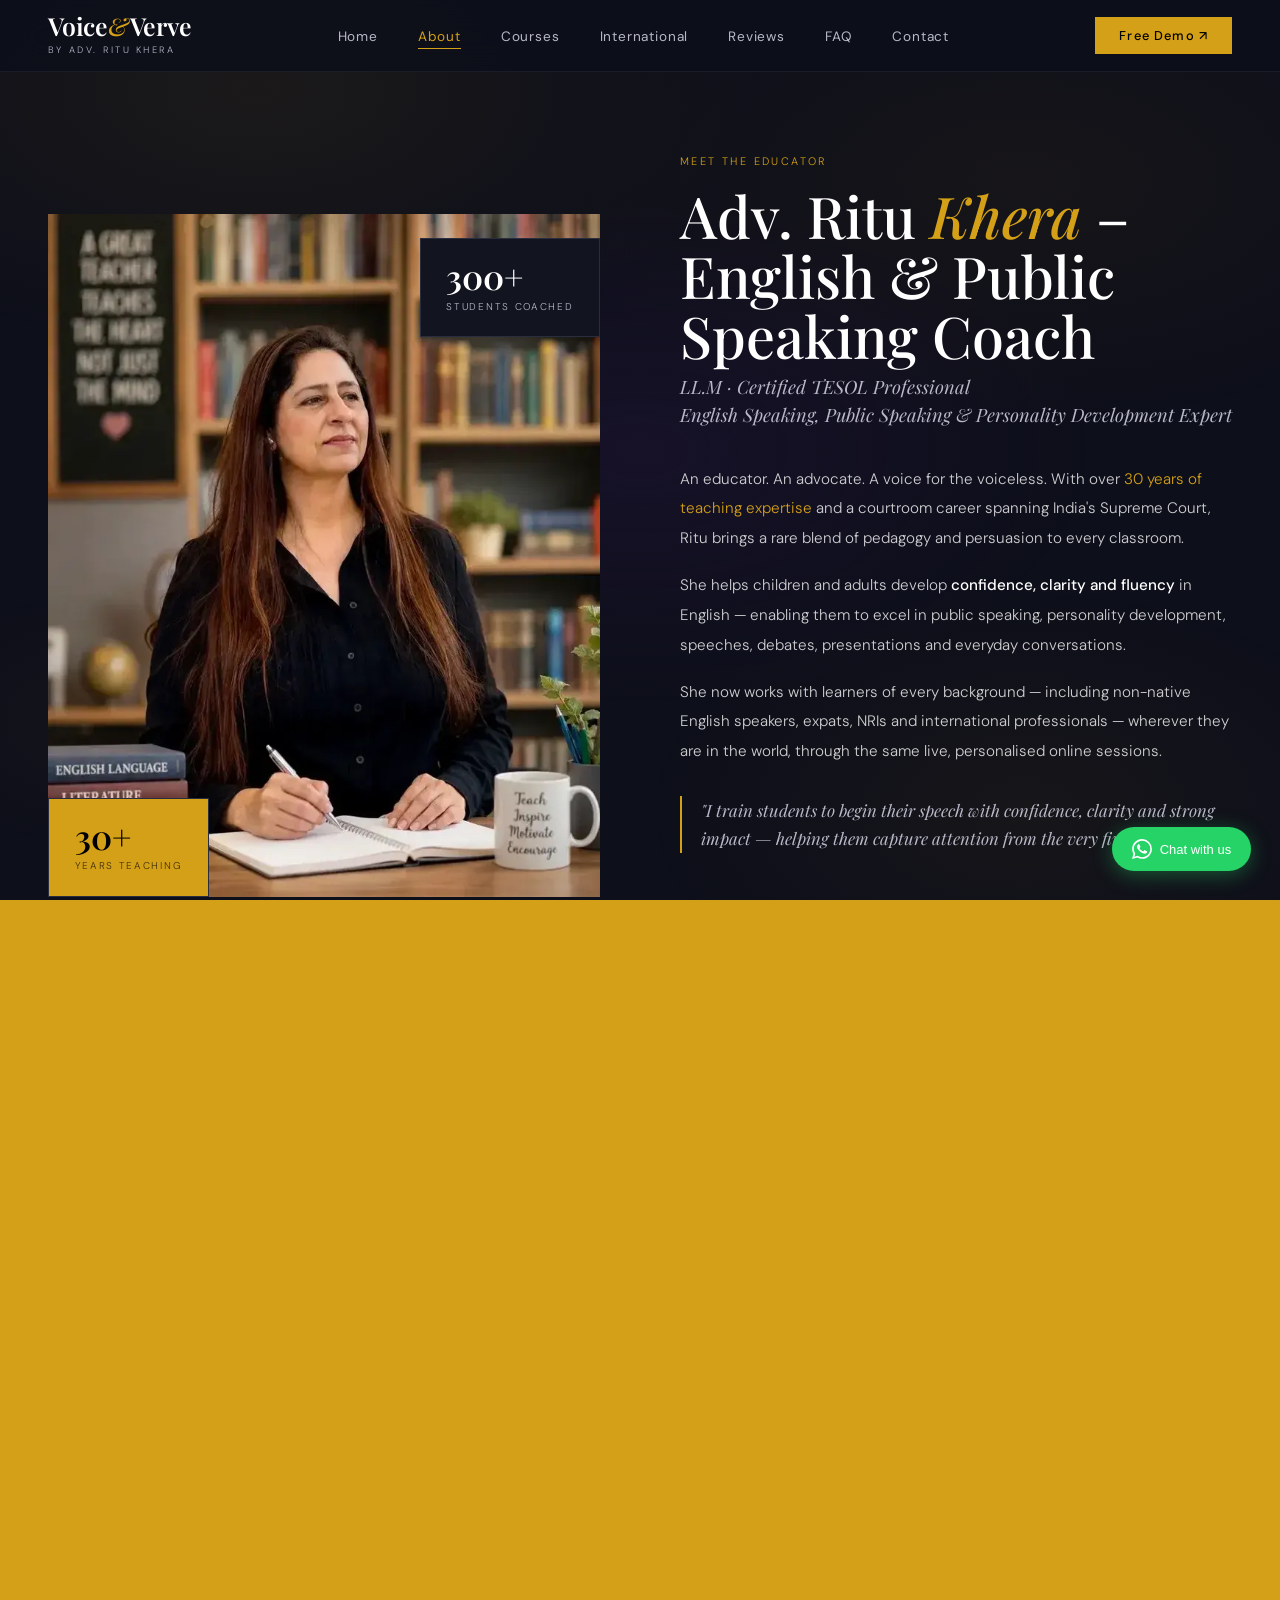
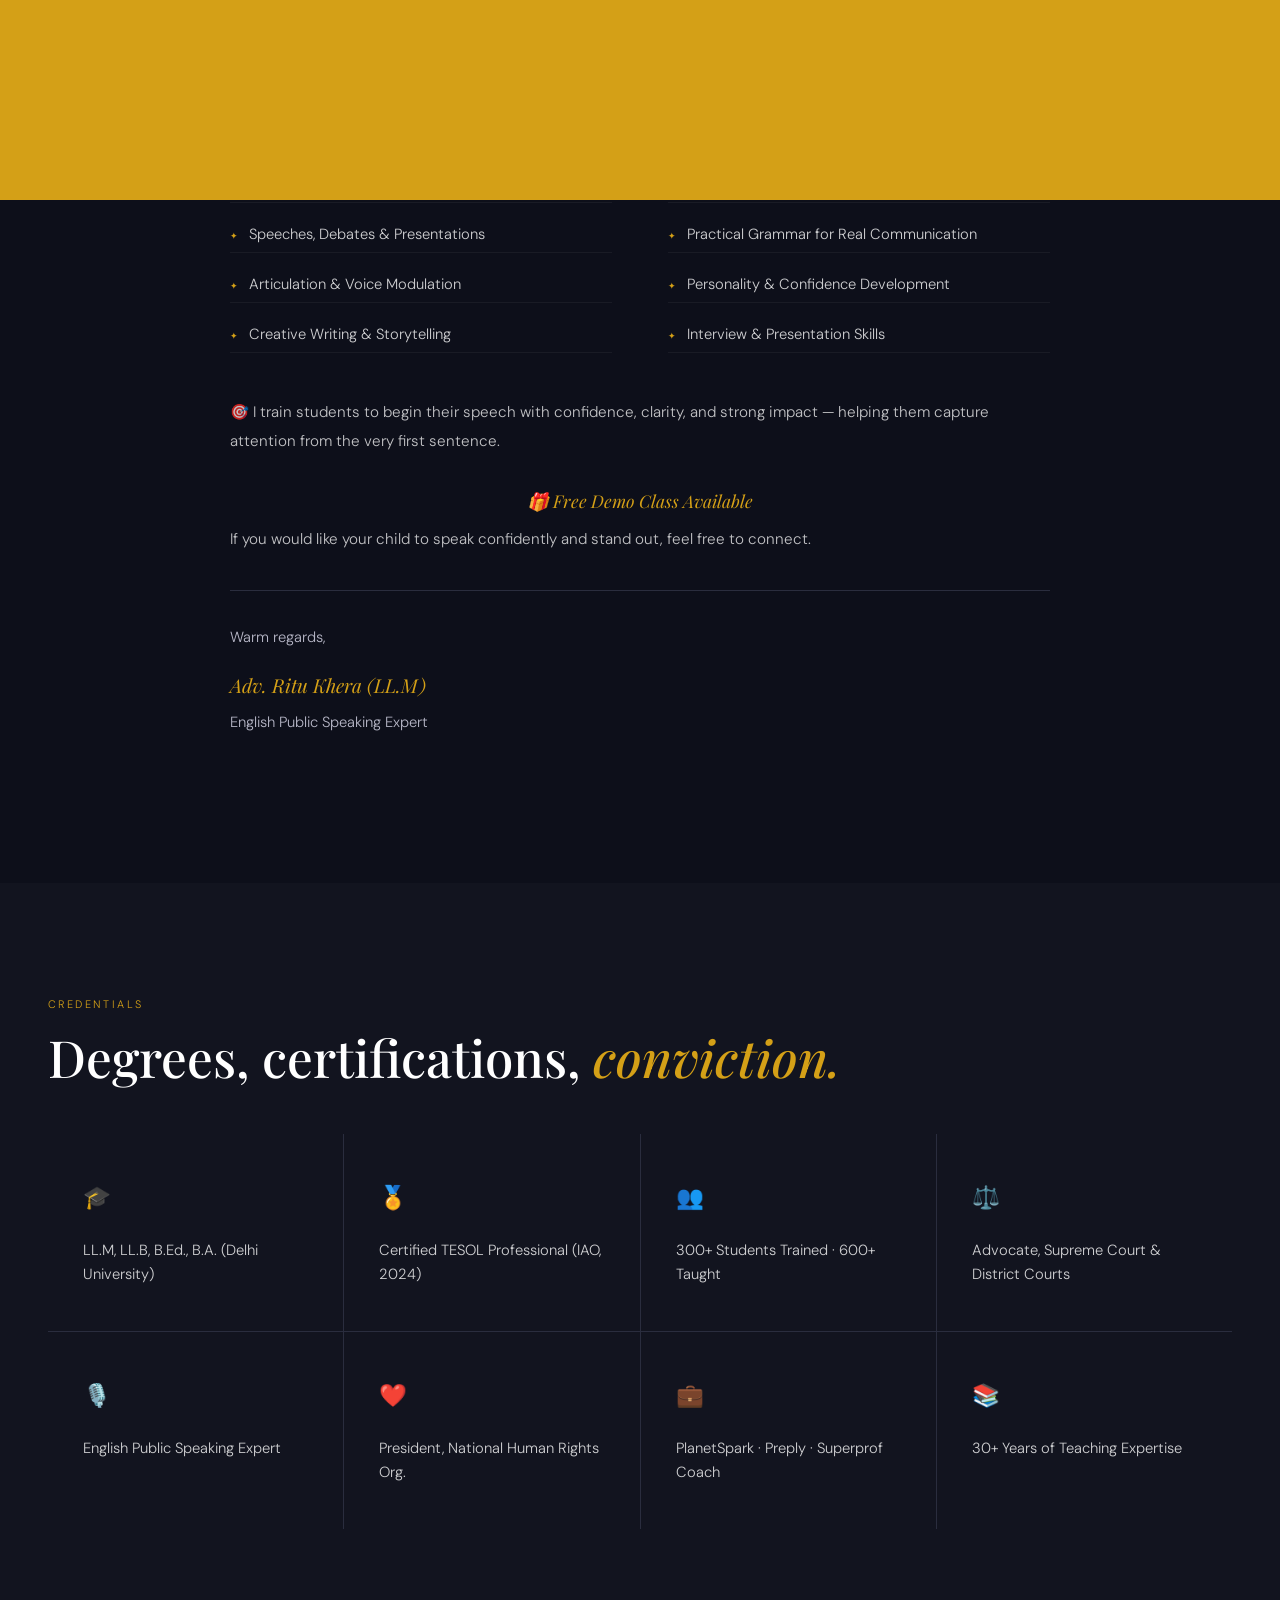
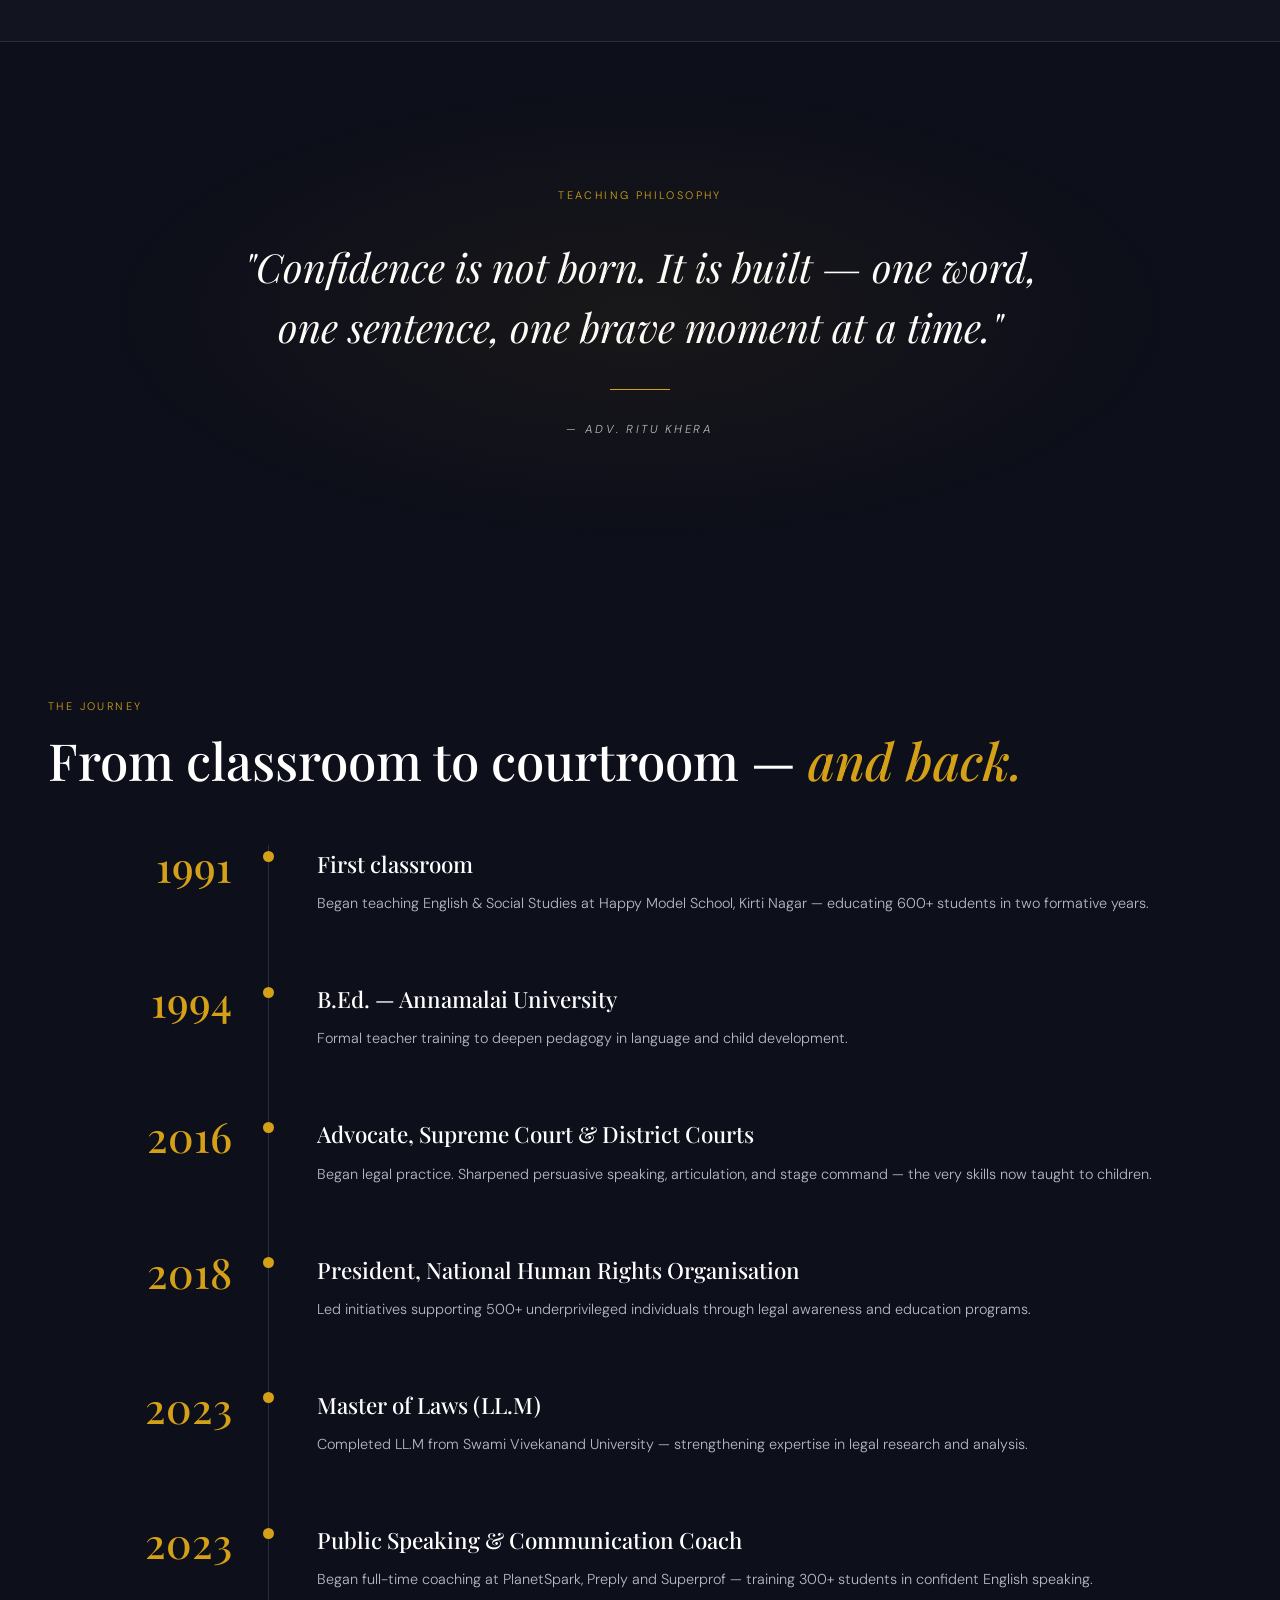
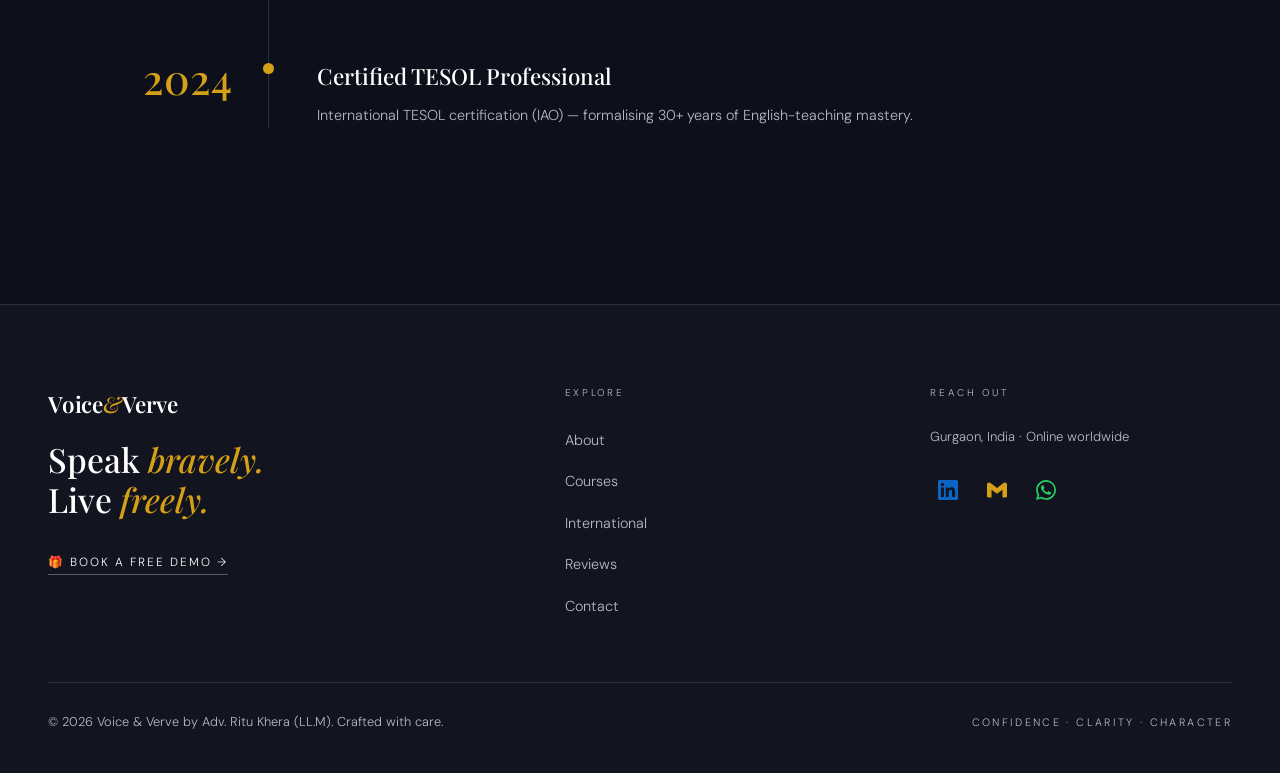
==== commit d8b1e3f6: "Add files via upload" ====
--- a/about.html
+++ b/about.html
@@ -3,22 +3,26 @@
 <head>
 <meta charset="UTF-8"/>
 <meta name="viewport" content="width=device-width, initial-scale=1.0"/>
-<title>About Adv. Ritu Khera – TESOL English Coach | Voice &amp; Verve</title>
-<meta name="description" content="Meet Adv. Ritu Khera — TESOL certified, Supreme Court Advocate, 20+ years teaching. Founder of Voice &amp; Verve. English &amp; public speaking coach."/>
+<title>About Adv. Ritu Khera – TESOL English Coach | Voice &amp; Verve | Worldwide</title>
+<meta name="description" content="Meet Adv. Ritu Khera — TESOL certified, Supreme Court Advocate, 30+ years teaching. Founder of Voice &amp; Verve. English &amp; public speaking coach."/>
 <meta name="author" content="Adv. Ritu Khera"/>
 <meta name="robots" content="index, follow"/>
 <link rel="canonical" href="https://voiceandverve.in/about.html"/>
 <link rel="sitemap" type="application/xml" href="https://voiceandverve.in/sitemap.xml"/>
 <meta property="og:type" content="website"/>
 <meta property="og:url" content="https://voiceandverve.in/about.html"/>
-<meta property="og:title" content="About Adv. Ritu Khera – TESOL English Coach | Voice &amp; Verve"/>
-<meta property="og:description" content="Meet Adv. Ritu Khera — TESOL certified, Supreme Court Advocate, 20+ years teaching. Founder of Voice &amp; Verve. English &amp; public speaking coach."/>
+<meta property="og:title" content="About Adv. Ritu Khera – TESOL English Coach | Voice &amp; Verve | Worldwide"/>
+<meta property="og:description" content="Meet Adv. Ritu Khera — TESOL certified, Supreme Court Advocate, 30+ years teaching. Founder of Voice &amp; Verve. English &amp; public speaking coach."/>
 <meta property="og:image" content="https://voiceandverve.in/og_image.webp"/>
 <meta property="og:image:width" content="1200"/>
 <meta property="og:image:height" content="630"/>
 <meta property="og:image:type" content="image/webp"/>
 <meta name="twitter:image" content="https://voiceandverve.in/og_image.webp"/>
 <meta property="og:locale" content="en_IN"/>
+<meta property="og:locale:alternate" content="en_US"/>
+<meta property="og:locale:alternate" content="en_GB"/>
+<meta property="og:locale:alternate" content="en_AU"/>
+<meta property="og:locale:alternate" content="en_CA"/>
 <meta property="og:site_name" content="Voice &amp; Verve"/>
 <meta name="twitter:card" content="summary_large_image"/>
 <meta name="geo.region" content="IN-HR"/>
@@ -55,7 +59,7 @@
       "@id": "https://voiceandverve.in/#person",
       "name": "Adv. Ritu Khera",
       "jobTitle": "English Speaking, Public Speaking & Personality Development Coach",
-      "description": "TESOL certified English educator, Supreme Court Advocate (LL.M), and personality development coach with 20+ years of teaching experience. Founder of Voice & Verve, Gurgaon.",
+      "description": "TESOL certified English educator, Supreme Court Advocate (LL.M), and personality development coach with 30+ years of teaching experience. Founder of Voice & Verve, Gurgaon. Also teaches students worldwide through live online classes.",
       "url": "https://voiceandverve.in/about.html",
       "image": "https://voiceandverve.in/ritu.webp",
       "alumniOf": [
@@ -84,6 +88,11 @@
   ]
 }
 </script>
+  <link rel="manifest" href="/site.webmanifest"/>
+  <link rel="icon" href="/favicon.ico" sizes="any"/>
+  <link rel="icon" type="image/png" sizes="32x32" href="/favicon-32x32.png"/>
+  <link rel="icon" type="image/png" sizes="16x16" href="/favicon-16x16.png"/>
+  <link rel="apple-touch-icon" href="/apple-touch-icon.png"/>
 </head>
 <body>
 
@@ -98,6 +107,7 @@
     <li><a href="/" >Home</a></li>
     <li><a href="/about.html" class="active">About</a></li>
     <li><a href="/courses.html" >Courses</a></li>
+    <li><a href="/international-students.html" >International</a></li>
     <li><a href="/reviews.html" >Reviews</a></li>
     <li><a href="/faq.html" >FAQ</a></li>
     <li><a href="/contact.html" >Contact</a></li>
@@ -112,6 +122,7 @@
   <a href="/">Home</a>
   <a href="/about.html">About</a>
   <a href="/courses.html">Courses</a>
+  <a href="/international-students.html">International</a>
   <a href="/reviews.html">Reviews</a>
   <a href="/faq.html">FAQ</a>
   <a href="/contact.html">Contact</a>
@@ -132,9 +143,9 @@
         Use a 3:4 portrait crop. JPG/WebP preferred.
         ══════════════════════════════════════════════════
       -->
-      <img src="ritu.webp" alt="Adv. Ritu Khera" width="600" height="800" fetchpriority="high" style="width:100%;height:auto;object-fit:contain;object-position:top center;display:block;background:var(--navy2)"/>
+      <img src="ritu.webp" alt="Adv. Ritu Khera, online English and public speaking coach for students worldwide" width="600" height="800" fetchpriority="high" style="width:100%;height:auto;object-fit:contain;object-position:top center;display:block;background:var(--navy2)"/>
       <div class="about-badge" style="bottom:0;left:0;right:auto;top:auto;background:var(--gold)">
-        <span class="num" style="color:#000">20+</span>
+        <span class="num" style="color:#000">30+</span>
         <span class="lbl" style="color:rgba(0,0,0,0.7)">Years Teaching</span>
       </div>
     </div>
@@ -142,8 +153,9 @@
       <div class="label">Meet the Educator</div>
       <h1>Adv. Ritu <em>Khera</em> – English & Public Speaking Coach</h1>
       <div class="subtitle">LL.M · Certified TESOL Professional<br>English Speaking, Public Speaking & Personality Development Expert</div>
-      <p>An educator. An advocate. A voice for the voiceless. With over <span class="hl">20 years of teaching expertise</span> and a courtroom career spanning India's Supreme Court, Ritu brings a rare blend of pedagogy and persuasion to every classroom.</p>
+      <p>An educator. An advocate. A voice for the voiceless. With over <span class="hl">30 years of teaching expertise</span> and a courtroom career spanning India's Supreme Court, Ritu brings a rare blend of pedagogy and persuasion to every classroom.</p>
       <p>She helps children and adults develop <strong>confidence, clarity and fluency</strong> in English — enabling them to excel in public speaking, personality development, speeches, debates, presentations and everyday conversations.</p>
+      <p>She now works with learners of every background — including non-native English speakers, expats, NRIs and international professionals — wherever they are in the world, through the same live, personalised online sessions.</p>
       <blockquote>"I train students to begin their speech with confidence, clarity and strong impact — helping them capture attention from the very first sentence."</blockquote>
       <button class="btn-gold mt2" onclick="openModal()">🎁 BOOK A FREE DEMO →</button>
     </div>
@@ -155,7 +167,7 @@
       <h2 class="reveal">Does your child hesitate to speak English in public?<br><em>Let's turn that hesitation into confidence.</em></h2>
       <div class="mt3 reveal">
         <p>Hello Parents,</p>
-        <p>I am <strong>Adv. Ritu Khera (LL.M)</strong> — an experienced English Language Educator with over <span class="text-gold">20 years of teaching expertise</span>, a <strong>Certified TESOL Professional</strong>, and an English Public Speaking Expert.</p>
+        <p>I am <strong>Adv. Ritu Khera (LL.M)</strong> — an experienced English Language Educator with over <span class="text-gold">30 years of teaching expertise</span>, a <strong>Certified TESOL Professional</strong>, and an English Public Speaking Expert.</p>
         <p>I help children develop confidence, clarity and fluency in English — enabling them to speak effectively in speeches, debates, presentations and everyday conversations.</p>
       </div>
       <div class="what-learn reveal">
@@ -193,7 +205,7 @@
       <div class="cred-card reveal"><span class="cred-icon">🎙️</span><div class="cred-text">English Public Speaking Expert</div></div>
       <div class="cred-card reveal reveal-delay-1"><span class="cred-icon">❤️</span><div class="cred-text">President, National Human Rights Org.</div></div>
       <div class="cred-card reveal reveal-delay-2"><span class="cred-icon">💼</span><div class="cred-text">PlanetSpark · Preply · Superprof Coach</div></div>
-      <div class="cred-card reveal reveal-delay-3"><span class="cred-icon">📚</span><div class="cred-text">20+ Years of Teaching Expertise</div></div>
+      <div class="cred-card reveal reveal-delay-3"><span class="cred-icon">📚</span><div class="cred-text">30+ Years of Teaching Expertise</div></div>
     </div>
   </section>
 
@@ -215,7 +227,7 @@
       <div class="timeline-item"><div class="timeline-year">2018</div><div class="timeline-dot"></div><div class="timeline-content"><h3>President, National Human Rights Organisation</h3><p>Led initiatives supporting 500+ underprivileged individuals through legal awareness and education programs.</p></div></div>
       <div class="timeline-item"><div class="timeline-year">2023</div><div class="timeline-dot"></div><div class="timeline-content"><h3>Master of Laws (LL.M)</h3><p>Completed LL.M from Swami Vivekanand University — strengthening expertise in legal research and analysis.</p></div></div>
       <div class="timeline-item"><div class="timeline-year">2023</div><div class="timeline-dot"></div><div class="timeline-content"><h3>Public Speaking & Communication Coach</h3><p>Began full-time coaching at PlanetSpark, Preply and Superprof — training 300+ students in confident English speaking.</p></div></div>
-      <div class="timeline-item"><div class="timeline-year">2024</div><div class="timeline-dot"></div><div class="timeline-content"><h3>Certified TESOL Professional</h3><p>International TESOL certification (IAO) — formalising 20+ years of English-teaching mastery.</p></div></div>
+      <div class="timeline-item"><div class="timeline-year">2024</div><div class="timeline-dot"></div><div class="timeline-content"><h3>Certified TESOL Professional</h3><p>International TESOL certification (IAO) — formalising 30+ years of English-teaching mastery.</p></div></div>
     </div>
   </section>
 </main>
@@ -233,6 +245,7 @@
       <ul>
         <li><a href="/about.html">About</a></li>
         <li><a href="/courses.html">Courses</a></li>
+        <li><a href="/international-students.html">International</a></li>
         <li><a href="/reviews.html">Reviews</a></li>
         <li><a href="/contact.html">Contact</a></li>
       </ul>
@@ -249,7 +262,7 @@
         <a href="https://mail.google.com/mail/?view=cm&to=ritukhera27%40gmail.com&su=Enquiry%20about%20Voice%20%26%20Verve%20Classes&body=Hi%20Ritu%20ma%27am%2C%0A%0AI%20came%20across%20Voice%20%26%20Verve%20and%20I%27m%20interested%20in%20learning%20more%20about%20your%20classes.%0A%0AMy%20name%3A%20%0AInterested%20in%3A%20%0AFor%20%28self%20%2F%20child%27s%20name%20%26%20age%29%3A%20%0A%0APlease%20let%20me%20know%20the%20next%20steps.%0A%0AThank%20you%21" target="_blank" rel="noopener" class="social-icon-btn" title="Email on Gmail" style="color:var(--gold)">
           <svg viewBox="0 0 24 24" xmlns="http://www.w3.org/2000/svg" style="width:20px;height:20px;fill:currentColor"><path d="M24 5.457v13.909c0 .904-.732 1.636-1.636 1.636h-3.819V11.73L12 16.64l-6.545-4.91v9.273H1.636A1.636 1.636 0 010 19.366V5.457c0-2.023 2.309-3.178 3.927-1.964L5.455 4.64 12 9.548l6.545-4.910 1.528-1.145C21.69 2.28 24 3.434 24 5.457z"/></svg>
         </a>
-        <button onclick="window.open('https://wa.me/919217378595','_blank')" class="social-icon-btn" title="WhatsApp" style="color:#25D366">
+        <button onclick="window.open('https://wa.me/919931090155','_blank')" class="social-icon-btn" title="WhatsApp" style="color:#25D366">
           <svg viewBox="0 0 24 24" xmlns="http://www.w3.org/2000/svg" style="width:20px;height:20px;fill:currentColor"><path d="M17.472 14.382c-.297-.149-1.758-.867-2.03-.967-.273-.099-.471-.148-.67.15-.197.297-.767.966-.94 1.164-.173.199-.347.223-.644.075-.297-.15-1.255-.463-2.39-1.475-.883-.788-1.48-1.761-1.653-2.059-.173-.297-.018-.458.13-.606.134-.133.298-.347.446-.52.149-.174.198-.298.298-.497.099-.198.05-.371-.025-.52-.075-.149-.669-1.612-.916-2.207-.242-.579-.487-.5-.669-.51-.173-.008-.371-.01-.57-.01-.198 0-.52.074-.792.372-.272.297-1.04 1.016-1.04 2.479 0 1.462 1.065 2.875 1.213 3.074.149.198 2.096 3.2 5.077 4.487.709.306 1.262.489 1.694.625.712.227 1.36.195 1.871.118.571-.085 1.758-.719 2.006-1.413.248-.694.248-1.289.173-1.413-.074-.124-.272-.198-.57-.347m-5.421 7.403h-.004a9.87 9.87 0 01-5.031-1.378l-.361-.214-3.741.982.998-3.648-.235-.374a9.86 9.86 0 01-1.51-5.26c.001-5.45 4.436-9.884 9.888-9.884 2.64 0 5.122 1.03 6.988 2.898a9.825 9.825 0 012.893 6.994c-.003 5.45-4.437 9.884-9.885 9.884m8.413-18.297A11.815 11.815 0 0012.05 0C5.495 0 .16 5.335.157 11.892c0 2.096.547 4.142 1.588 5.945L.057 24l6.305-1.654a11.882 11.882 0 005.683 1.448h.005c6.554 0 11.89-5.335 11.893-11.893a11.821 11.821 0 00-3.48-8.413z"/></svg>
         </button>
       </div>
@@ -319,7 +332,7 @@
 
 <script src="script.js" defer></script>
 <!-- WHATSAPP FLOAT -->
-<button onclick="window.open('https://wa.me/919217378595','_blank')" aria-label="Chat on WhatsApp"
+<button onclick="window.open('https://wa.me/919931090155','_blank')" aria-label="Chat on WhatsApp"
    style="position:fixed;bottom:1.8rem;right:1.8rem;z-index:999;background:#25D366;border:none;border-radius:50px;display:flex;align-items:center;gap:8px;padding:12px 20px;cursor:pointer;box-shadow:0 4px 20px rgba(37,211,102,0.35);transition:transform 0.2s,box-shadow 0.2s"
    onmouseover="this.style.transform='scale(1.05)';this.style.boxShadow='0 6px 28px rgba(37,211,102,0.5)'"
    onmouseout="this.style.transform='scale(1)';this.style.boxShadow='0 4px 20px rgba(37,211,102,0.35)'">
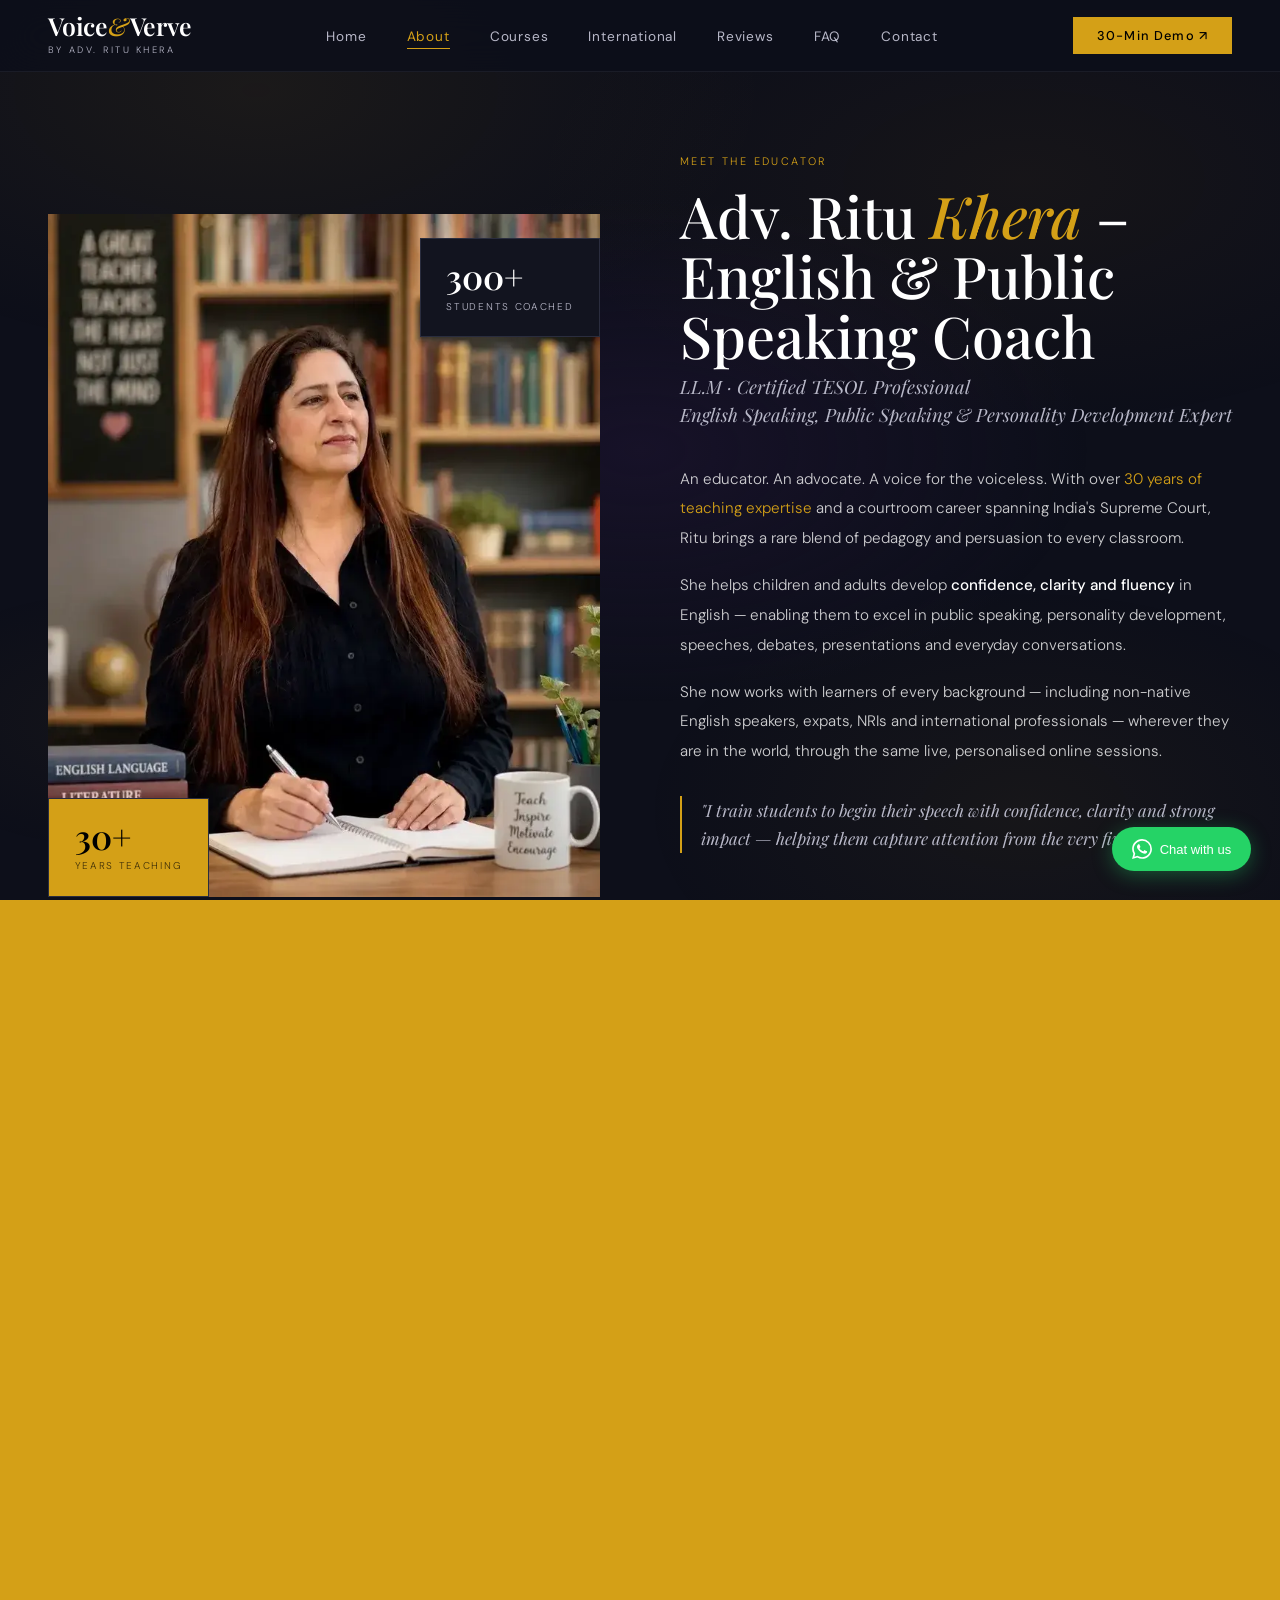
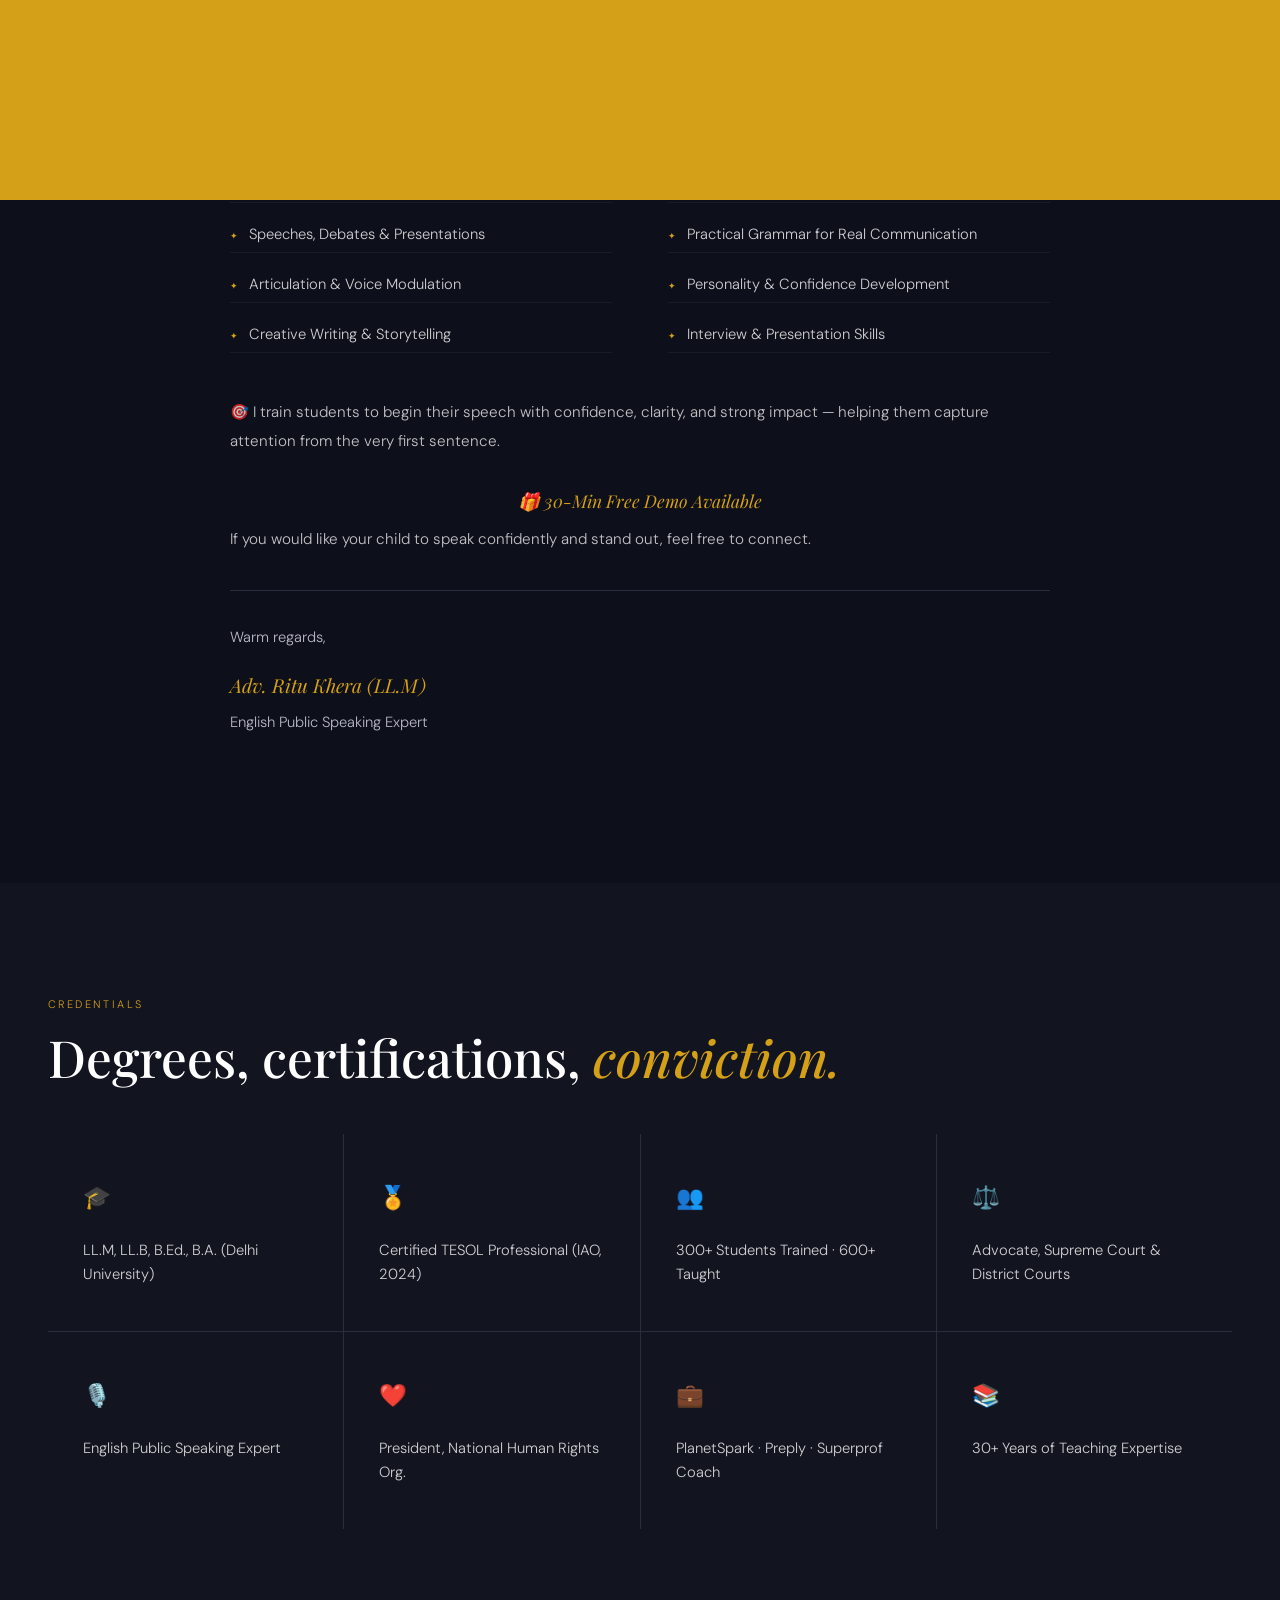
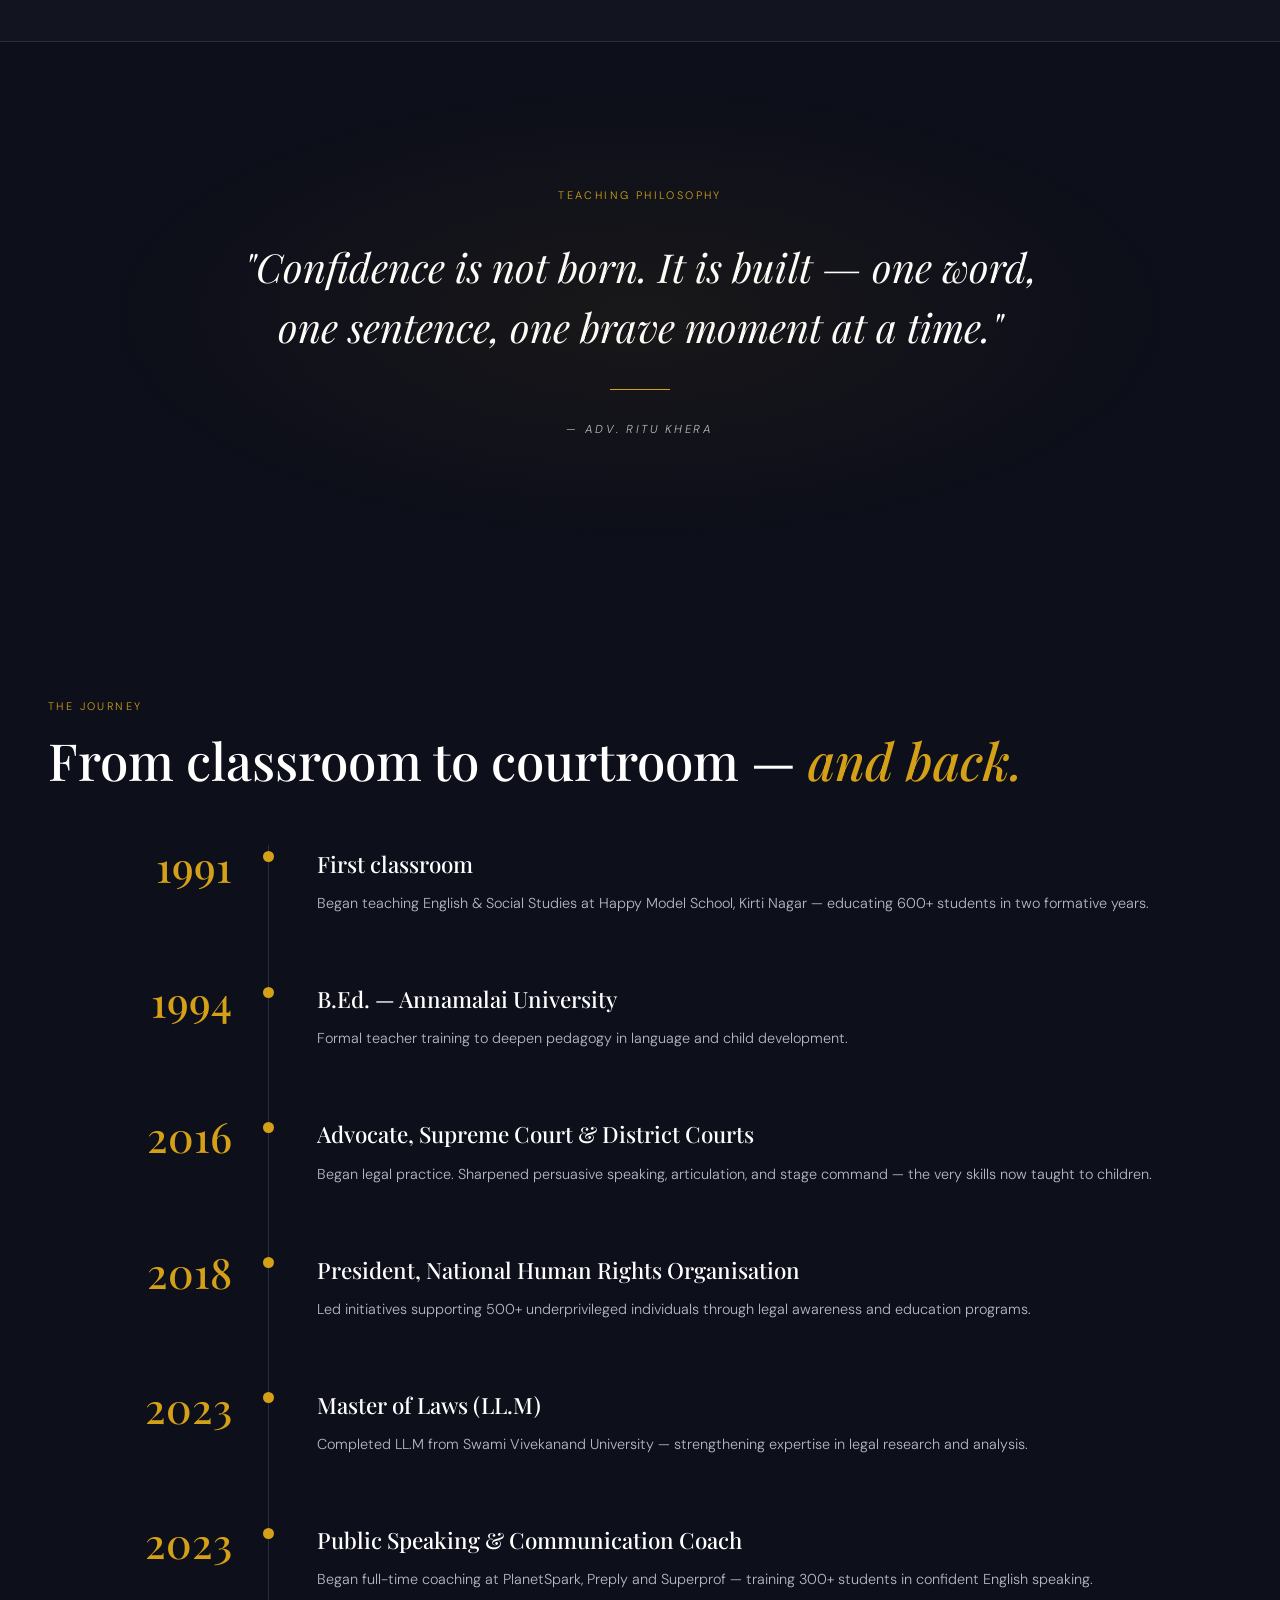
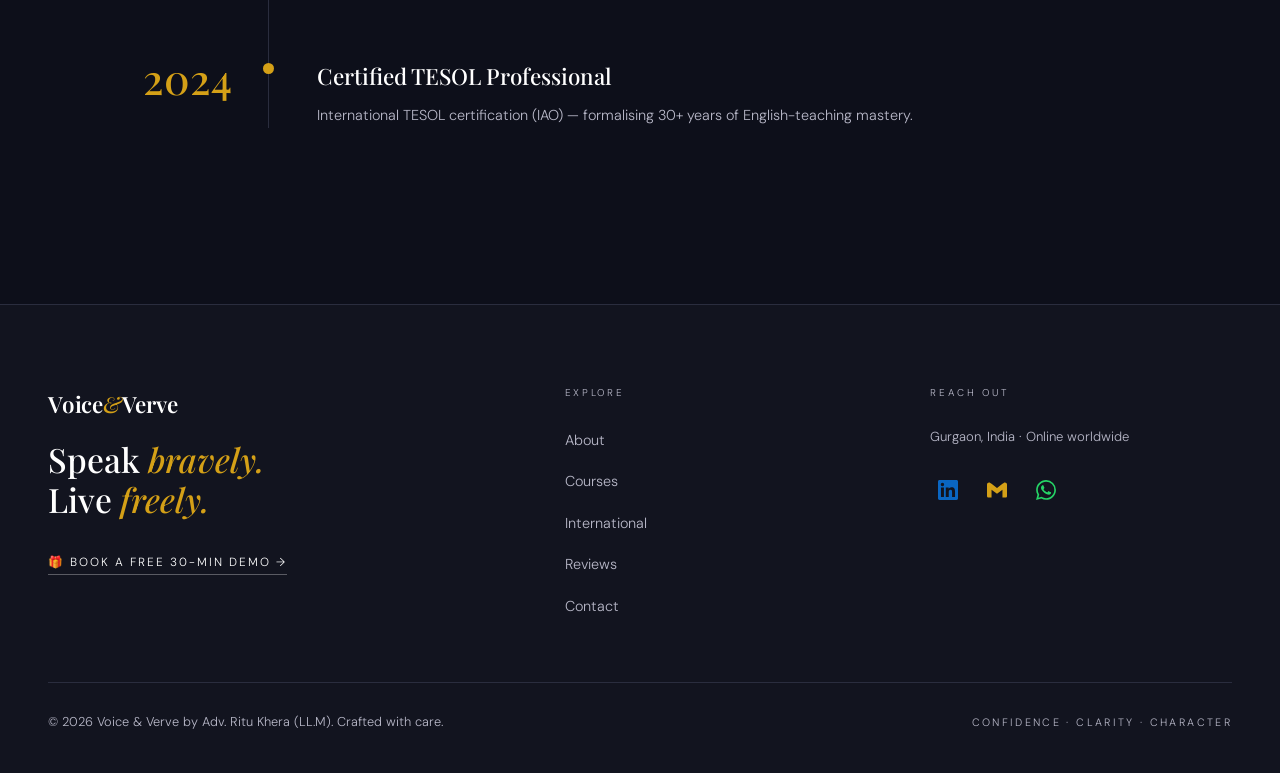
==== commit 26304247: "Add files via upload" ====
--- a/about.html
+++ b/about.html
@@ -112,7 +112,7 @@
     <li><a href="/faq.html" >FAQ</a></li>
     <li><a href="/contact.html" >Contact</a></li>
   </ul>
-  <button class="nav-cta" onclick="openModal()">Free Demo ↗</button>
+  <button class="nav-cta" onclick="openModal()">30-Min Demo ↗</button>
   <button class="burger" onclick="toggleMobileMenu()" aria-label="Menu">
     <span></span><span></span><span></span>
   </button>
@@ -126,7 +126,7 @@
   <a href="/reviews.html">Reviews</a>
   <a href="/faq.html">FAQ</a>
   <a href="/contact.html">Contact</a>
-  <a href="#" class="gold" onclick="openModal();toggleMobileMenu();return false">🎁 Book Free Demo →</a>
+  <a href="#" class="gold" onclick="openModal();toggleMobileMenu();return false">🎁 Book 30-Min Demo →</a>
 </div>
 
 <main>
@@ -157,7 +157,7 @@
       <p>She helps children and adults develop <strong>confidence, clarity and fluency</strong> in English — enabling them to excel in public speaking, personality development, speeches, debates, presentations and everyday conversations.</p>
       <p>She now works with learners of every background — including non-native English speakers, expats, NRIs and international professionals — wherever they are in the world, through the same live, personalised online sessions.</p>
       <blockquote>"I train students to begin their speech with confidence, clarity and strong impact — helping them capture attention from the very first sentence."</blockquote>
-      <button class="btn-gold mt2" onclick="openModal()">🎁 BOOK A FREE DEMO →</button>
+      <button class="btn-gold mt2" onclick="openModal()">🎁 BOOK A FREE 30-MIN DEMO →</button>
     </div>
   </section>
 
@@ -184,7 +184,7 @@
         </div>
       </div>
       <p class="reveal">🎯 I train students to begin their speech with confidence, clarity, and strong impact — helping them capture attention from the very first sentence.</p>
-      <div class="parent-cta reveal">Free Demo Class Available</div>
+      <div class="parent-cta reveal">30-Min Free Demo Available</div>
       <p class="reveal">If you would like your child to speak confidently and stand out, feel free to connect.</p>
       <div class="sign reveal">
         <p>Warm regards,</p>
@@ -238,7 +238,7 @@
     <div class="footer-brand">
       <div style="font-family:var(--serif);font-size:1.4rem;font-weight:600;color:var(--white);letter-spacing:-0.01em">Voice<span style="color:var(--gold);font-style:italic;font-weight:500">&amp;</span>Verve</div>
       <div class="tagline">Speak <em>bravely.</em><br>Live <em>freely.</em></div>
-      <a href="#" class="footer-book" onclick="openModal();return false">🎁 BOOK A FREE DEMO →</a>
+      <a href="#" class="footer-book" onclick="openModal();return false">🎁 BOOK A FREE 30-MIN DEMO →</a>
     </div>
     <div class="footer-col">
       <div class="footer-col-title">Explore</div>
@@ -293,7 +293,7 @@
     <div class="modal-right">
       <button class="modal-close" onclick="closeModal()">✕</button>
       <div id="demoFormContent">
-        <div class="free-label">Free Demo</div>
+        <div class="free-label">30-Min Free Demo</div>
         <h3>Tell us about you</h3>
         <form class="modal-form" onsubmit="submitDemo(event)">
           <div class="form-group">
@@ -316,7 +316,7 @@
           <input type="hidden" id="demo-email" value=""/>
           <input type="hidden" id="demo-type" value="Not specified"/>
           <input type="hidden" id="demo-note" value=""/>
-          <button type="submit" class="claim-btn">CLAIM MY FREE DEMO →</button>
+          <button type="submit" class="claim-btn">CLAIM MY FREE 30-MIN DEMO →</button>
           <p class="modal-note">⚡ We respond within 2 hours. No spam.</p>
         </form>
       </div>
